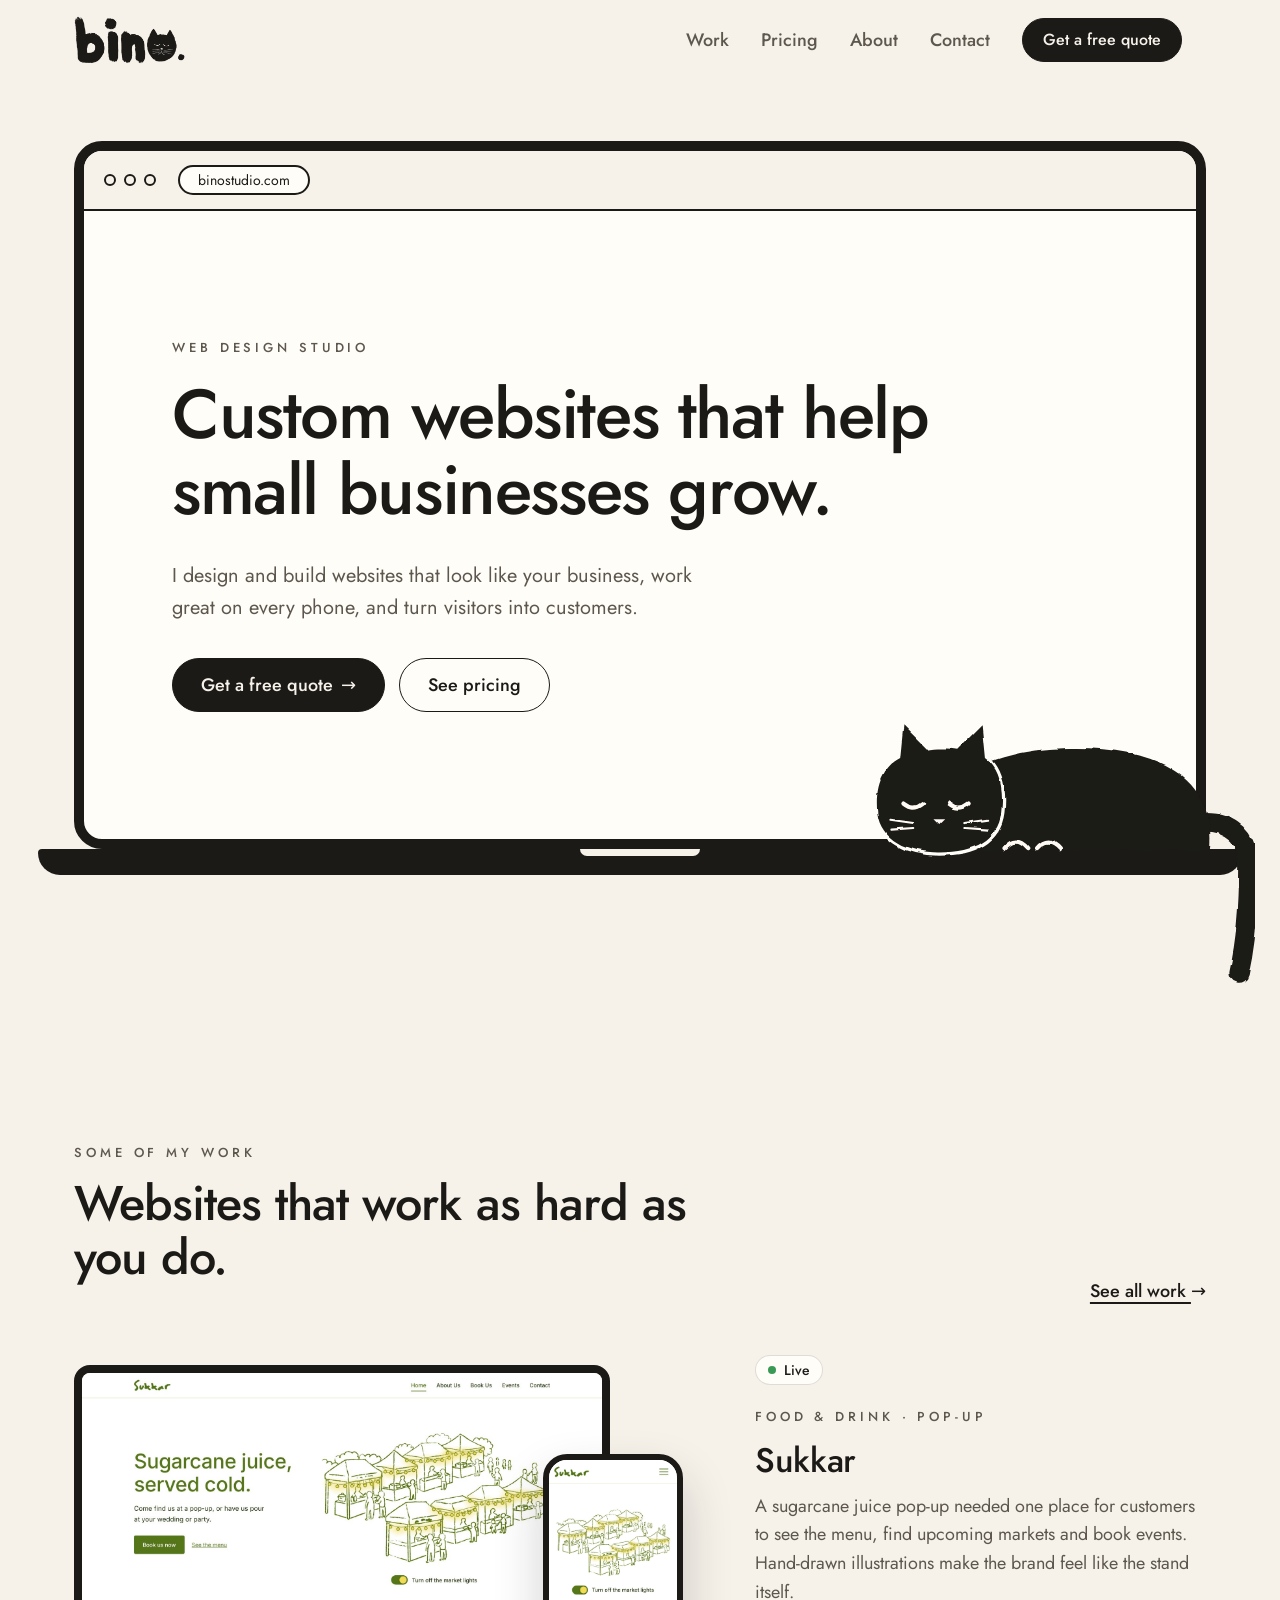
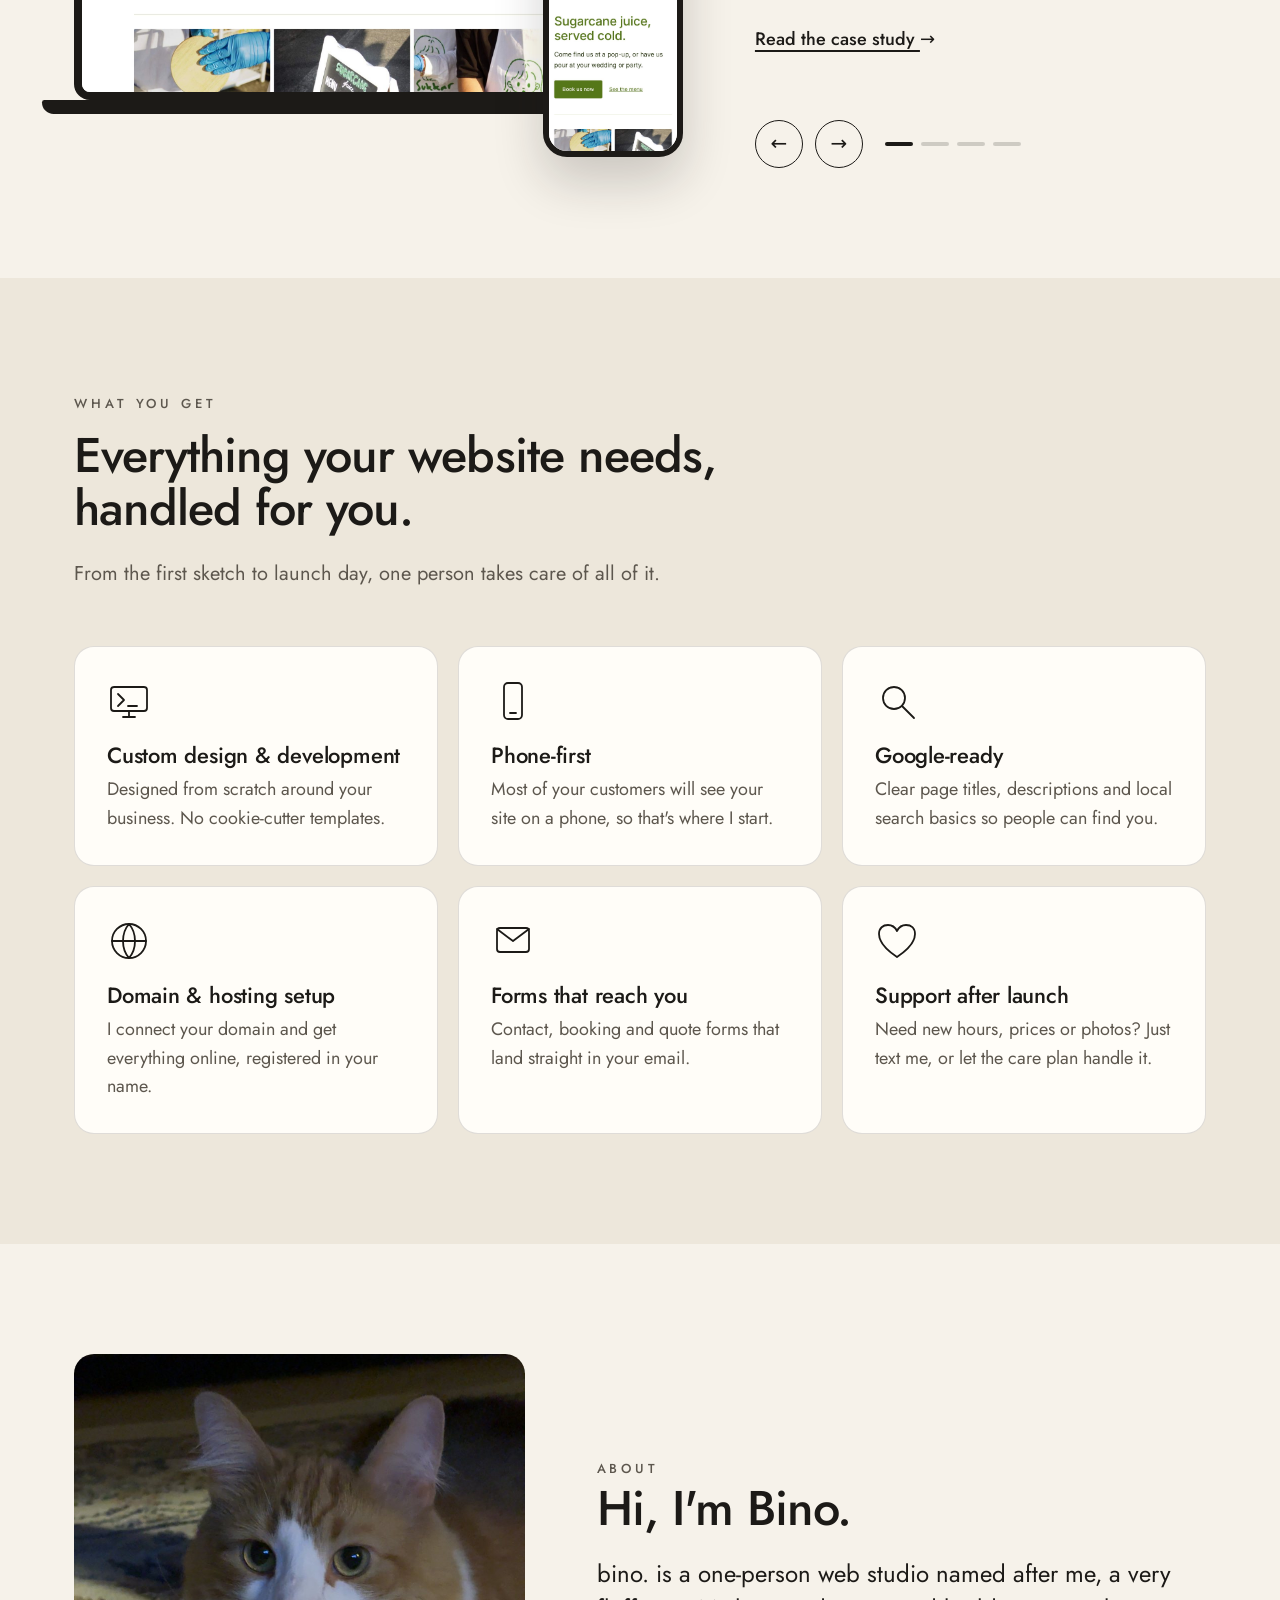
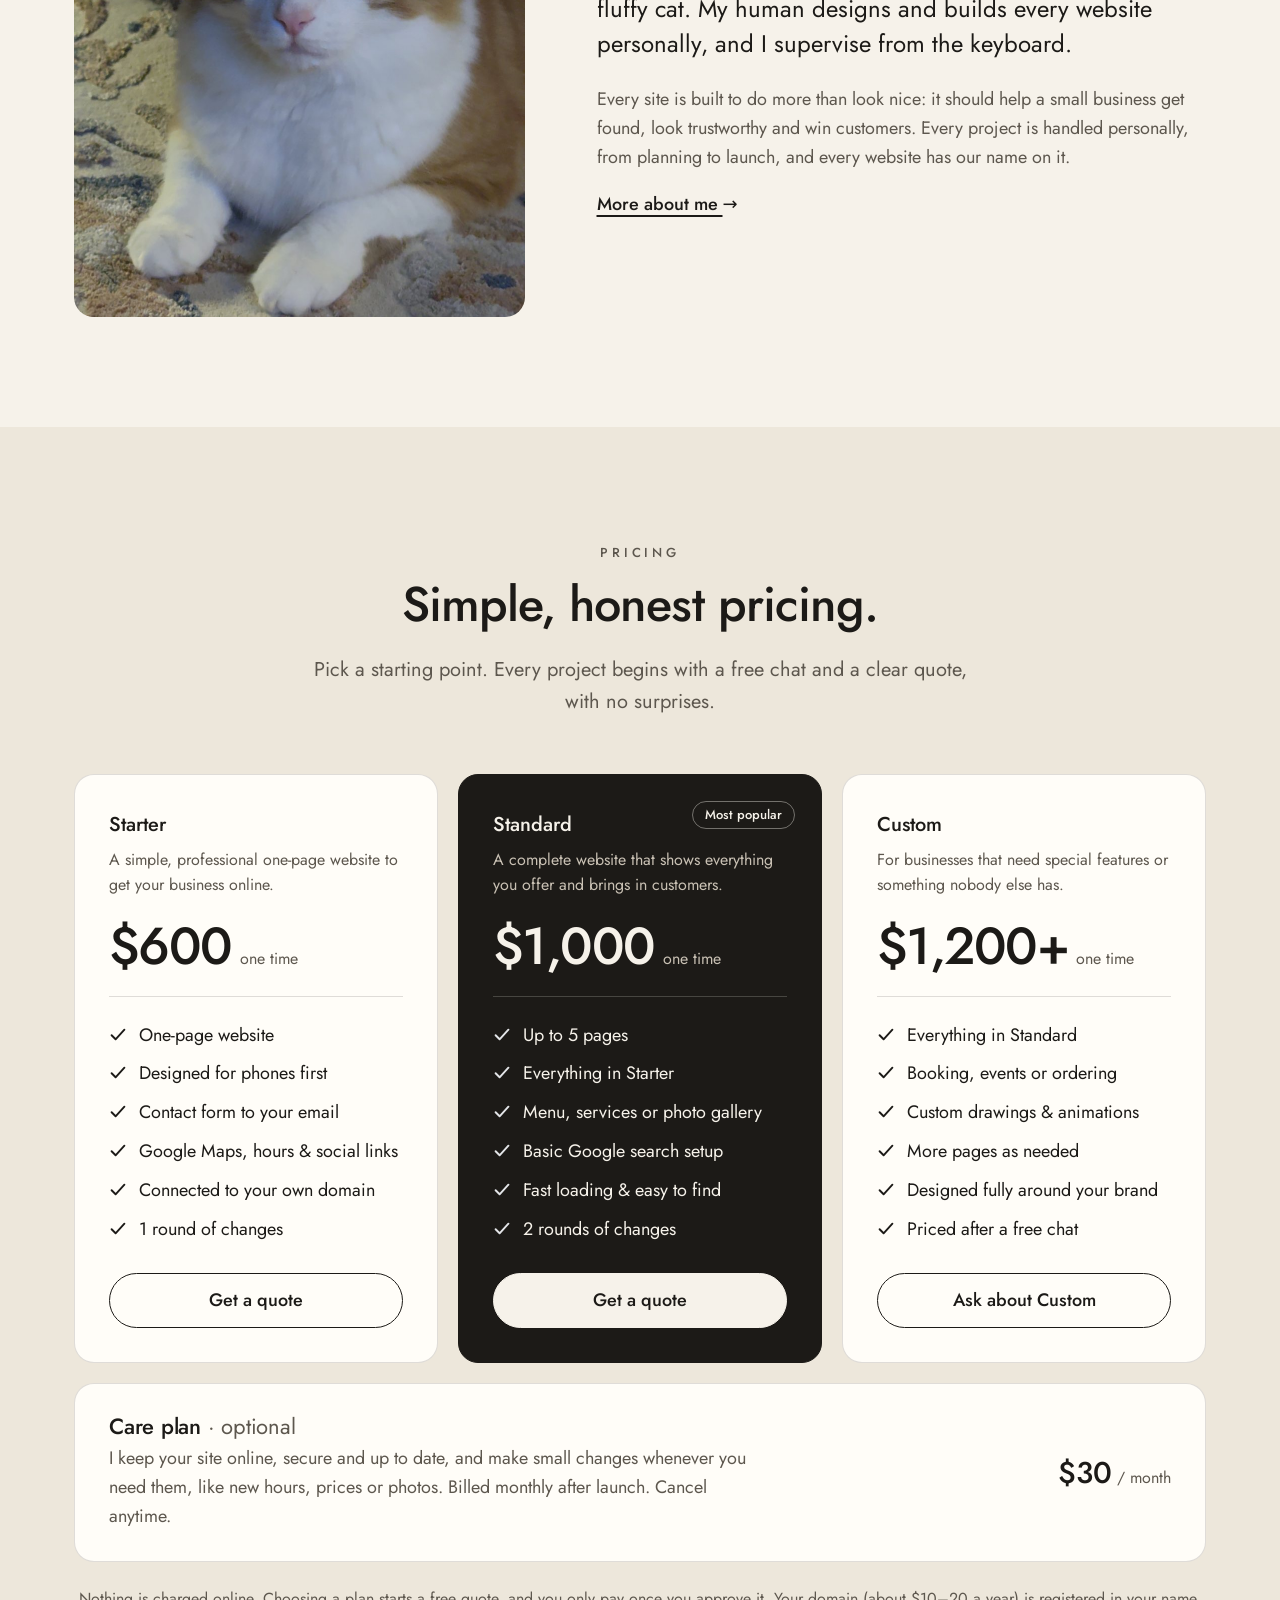
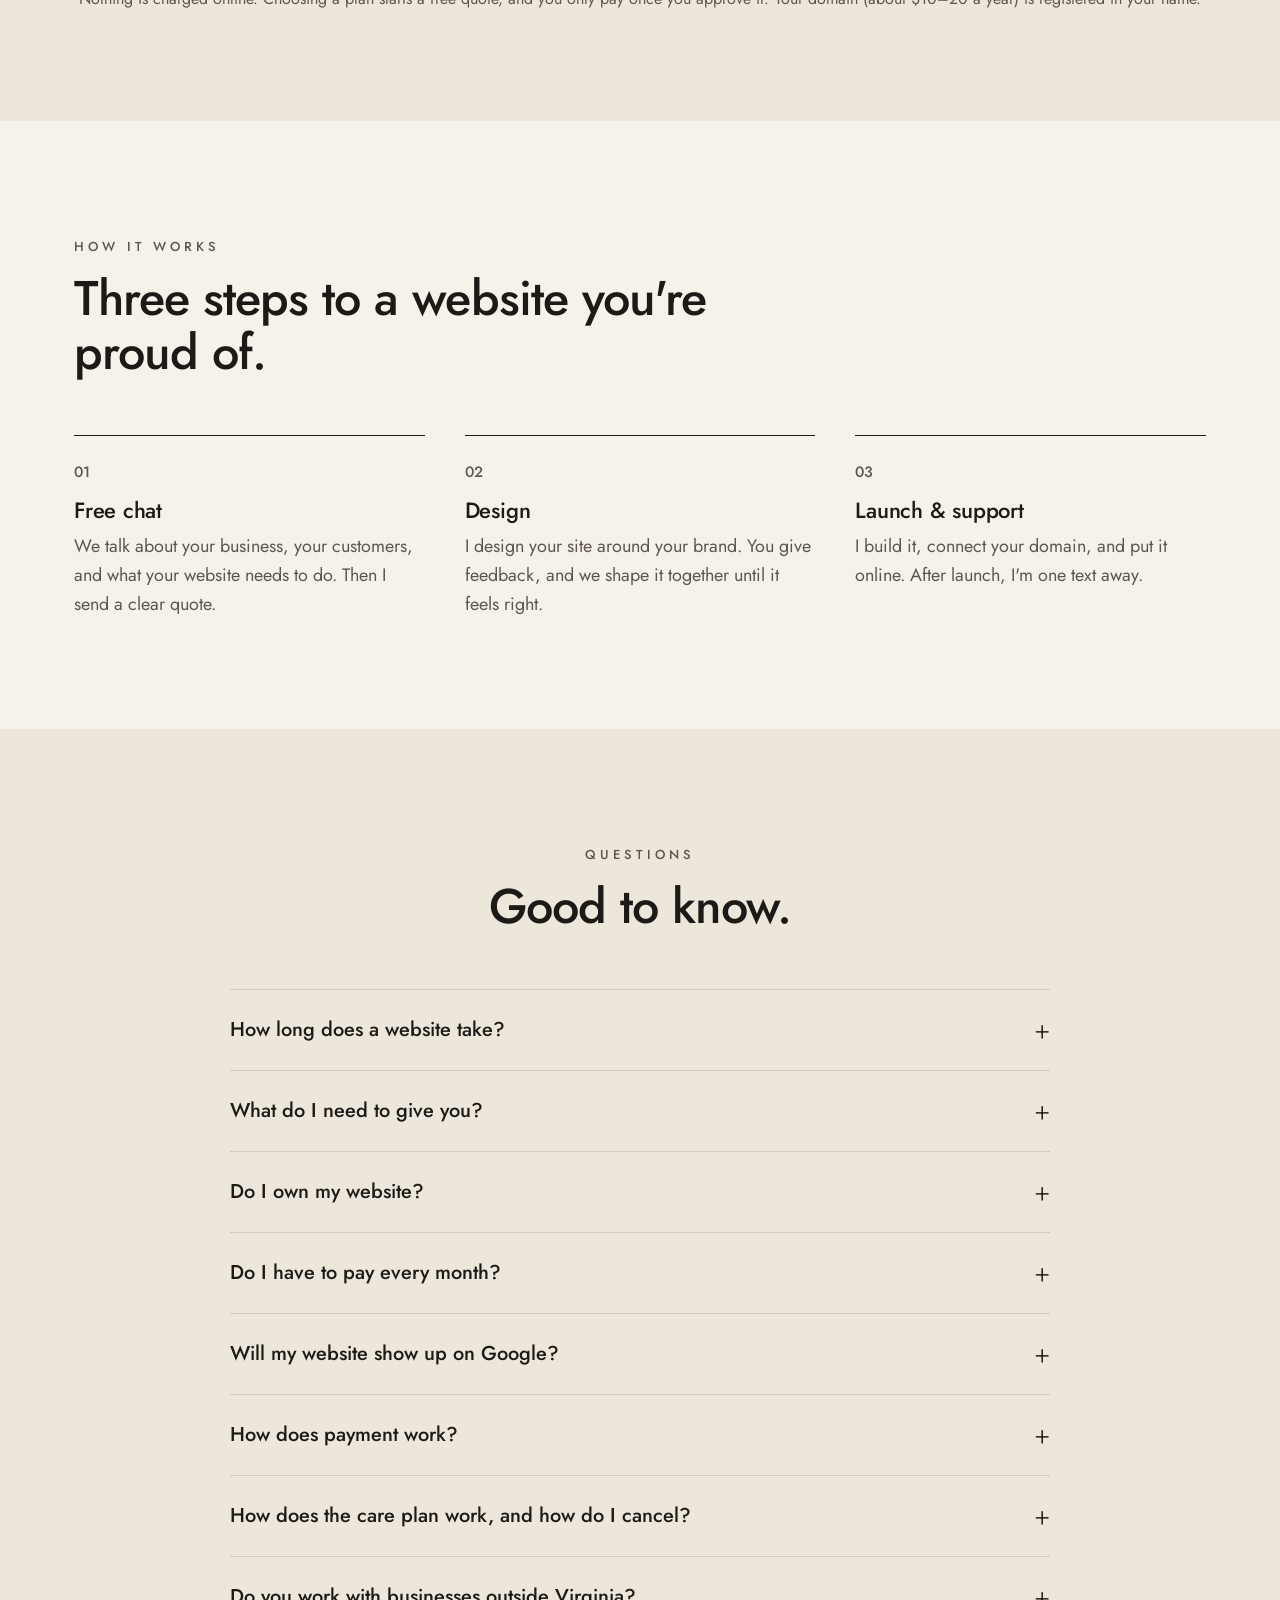
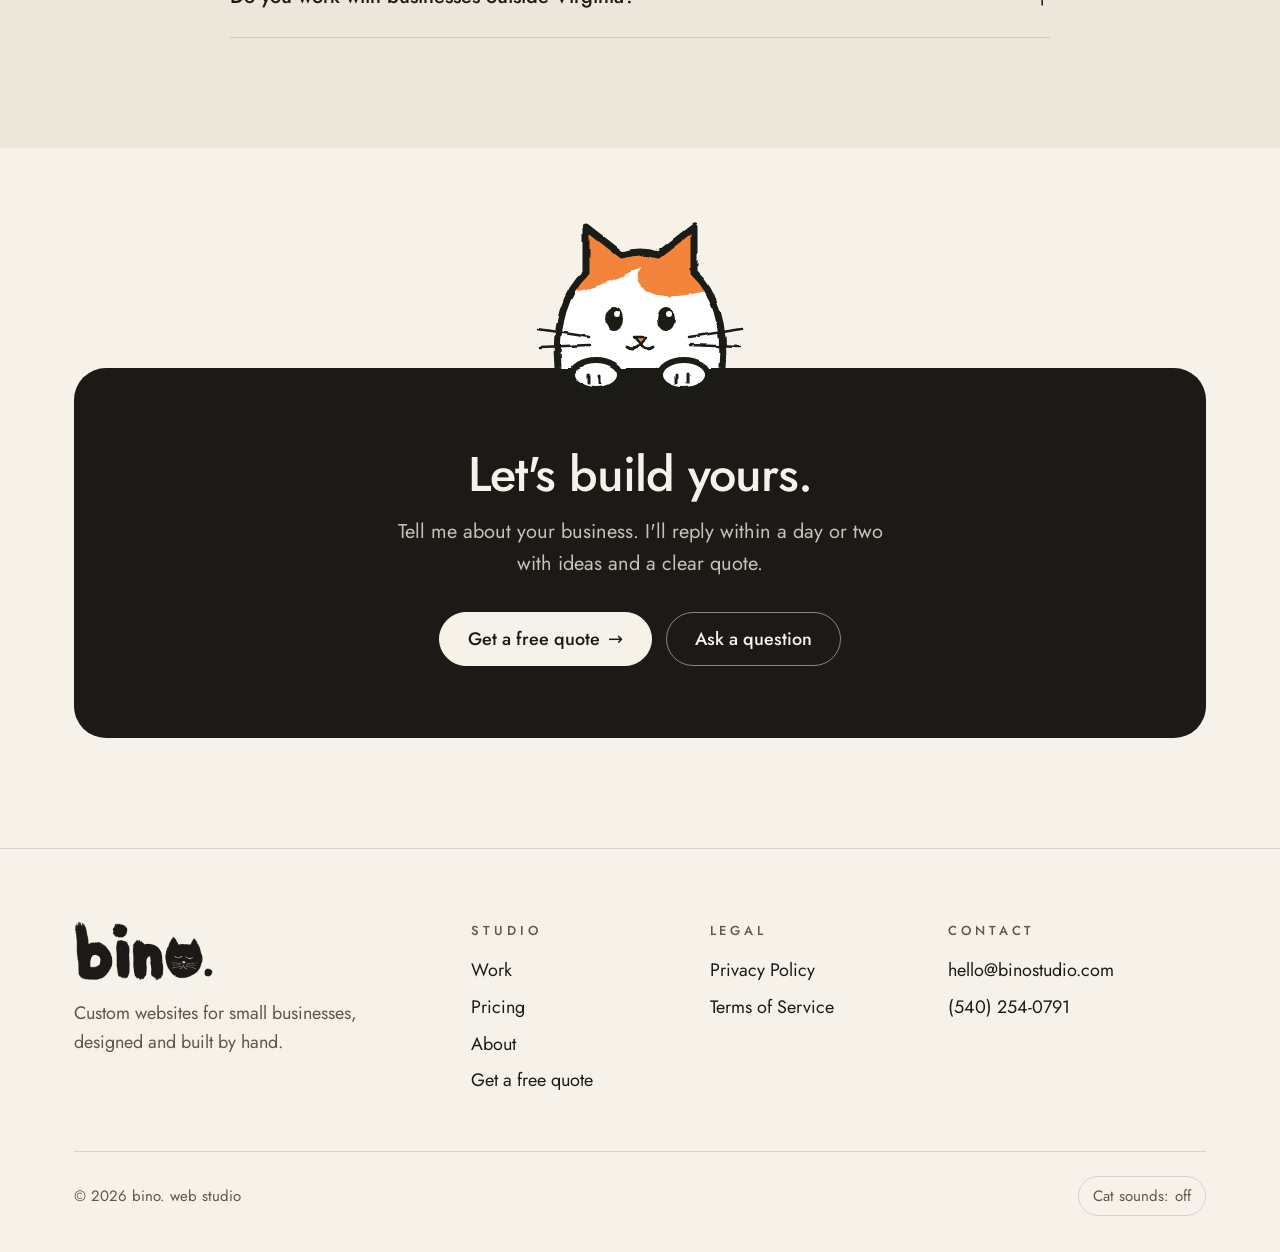
==== index.html @ 80530e07 "bino. web studio website" ====
<!DOCTYPE html>
<html lang="en">
<head>
  <!-- ====== PAGE SETTINGS (not visible on the page) ====== -->
  <meta charset="UTF-8">
  <meta name="viewport" content="width=device-width, initial-scale=1.0">
  <title>bino. web studio · Custom websites for small businesses</title>
  <meta name="description" content="bino. is a one-person web design studio that designs and builds custom websites to help small businesses get found and win customers.">

  <!-- How the page looks when the link is shared -->
  <meta property="og:title" content="bino. web studio · Custom websites for small businesses">
  <meta property="og:description" content="bino. is a one-person web design studio that designs and builds custom websites to help small businesses get found and win customers.">
  <meta property="og:image" content="https://binostudio.com/images/social-preview.png">
  <meta name="twitter:card" content="summary_large_image">

  <!-- Tab icon -->
  <link rel="icon" href="images/logo/favicon.png" type="image/png">
  <link rel="apple-touch-icon" href="images/logo/apple-touch-icon.png">

  <!-- The font lives in /fonts. Preloading makes the text show up faster. -->
  <link rel="preload" href="fonts/jost.woff" as="font" type="font/woff" crossorigin>

  <!-- Our styles, in order: foundation → layout → pieces → pages → cats -->
  <link rel="stylesheet" href="css/base.css">
  <link rel="stylesheet" href="css/layout.css">
  <link rel="stylesheet" href="css/components.css">
  <link rel="stylesheet" href="css/pages.css">
  <link rel="stylesheet" href="css/cats.css">

  <!-- Tells the CSS that JavaScript is on (so scroll animations can run) -->
  <script>document.documentElement.classList.add('js');</script>
</head>
<body>

  <!-- ====== HEADER (same on every page) ====== -->
  <header class="site-header">
    <div class="container">
      <a href="index.html" class="logo"><img src="images/logo/bino-logo.png" alt="bino. home" width="851" height="367"></a>

      <nav class="nav" aria-label="Main">
        <a href="work.html">Work</a>
        <a href="pricing.html">Pricing</a>
        <a href="about.html">About</a>
        <a href="contact.html">Contact</a>
        <a href="start.html" class="button button-small">Get a free quote</a>
      </nav>

      <div class="nav-tools">
        <button class="menu-button button button-outline button-small" type="button" aria-expanded="false">Menu</button>
      </div>
    </div>
  </header>


  <main>

    <!-- ====== 1. HERO: a laptop with a sleeping cat on it ======
         The headline and buttons live INSIDE the laptop screen.
         The cat is drawn in code (SVG) so its body, tail and Zzz's can move separately.
         Pet it with your mouse (or tap on a phone) and it purrs. -->
    <section class="hero">
      <div class="container">
        <div class="laptop">

          <div class="sleepy-cat" data-purr>
            <svg viewBox="0 0 270 240" role="img" aria-label="A black cat sleeping on the laptop, tail hanging off the side">
              <defs>
                <filter id="ink" x="-10%" y="-10%" width="120%" height="120%">
                  <feTurbulence type="fractalNoise" baseFrequency="0.07" numOctaves="3" seed="7" result="noise"/>
                  <feDisplacementMap in="SourceGraphic" in2="noise" scale="3" xChannelSelector="R" yChannelSelector="G"/>
                </filter>
              </defs>

              <!-- Tail: swings slowly from where it joins the body -->
              <g class="cat-tail" filter="url(#ink)">
                <path d="M222 124 C244 122 254 134 254 152 C254 178 252 198 248 216" stroke="#1c1a17" stroke-width="12" stroke-linecap="round" fill="none"/>
              </g>

              <!-- Body: grows a tiny bit taller and back down = breathing -->
              <g class="cat-body" filter="url(#ink)">
                <path d="M58 141 C54 100 90 78 148 78 C204 78 234 100 230 141 Z" fill="#1c1a17"/>
                <path d="M104 140 q7 -8 14 0 M124 140 q7 -8 14 0" stroke="#fffaf3" stroke-width="2.5" stroke-linecap="round" fill="none"/>
              </g>

              <!-- Head: rises a little with each breath -->
              <g class="cat-head" filter="url(#ink)">
                <path d="M26 118 C24 98 32 88 40 84 L42 64 L57 79 C62 78 70 78 75 79 L90 64 L92 84 C100 90 104 100 102 118 C100 134 86 142 64 142 C44 142 28 134 26 118 Z" fill="#1c1a17" stroke="#fffdf8" stroke-width="4" paint-order="stroke"/>
                <path d="M42 112 q6 5 12 0 M70 112 q6 5 12 0" stroke="#fffaf3" stroke-width="2.6" stroke-linecap="round" fill="none"/>
                <path d="M61 121 L67 121 L64 124 Z" fill="#fffaf3"/>
                <path d="M34 122 L48 124 M34 128 L48 127 M94 122 L80 124 M94 128 L80 127" stroke="#fffaf3" stroke-width="1.3" stroke-linecap="round"/>
              </g>
            </svg>

            <!-- The Zzz's float up from the cat's head, one after another -->
            <span class="zzz zzz-1" aria-hidden="true">Z</span>
            <span class="zzz zzz-2" aria-hidden="true">Z</span>
            <span class="zzz zzz-3" aria-hidden="true">z</span>
          </div>

          <!-- The screen -->
          <div class="laptop-screen">
            <div class="browser-bar" aria-hidden="true">
              <span class="browser-dot"></span>
              <span class="browser-dot"></span>
              <span class="browser-dot"></span>
              <span class="browser-address">binostudio.com</span>
            </div>

            <div class="screen-content">
              <span class="label">Web design studio</span>
              <h1>Custom websites that help small businesses grow.</h1>
              <p>I design and build websites that look like your business, work great on every phone, and turn visitors into customers.</p>
              <div class="button-row">
                <a href="start.html" class="button">Get a free quote <span class="arrow">→</span></a>
                <a href="#pricing" class="button button-outline">See pricing</a>
              </div>
            </div>
          </div>

          <!-- The keyboard part under the screen -->
          <div class="laptop-base" aria-hidden="true"></div>
        </div>
      </div>
    </section>


    <!-- ====== 2. SOME OF MY WORK (a slideshow) ======
         showcase.js changes the slides. Each slide has 3 parts with the same
         data-slide number: the laptop screenshot, the phone screenshot, and the text. -->
    <section class="section" id="work">
      <div class="container">
        <div class="section-head" data-reveal>
          <div class="section-intro">
            <span class="label">Some of my work</span>
            <h2>Websites that work as hard as you do.</h2>
          </div>
          <a href="work.html" class="text-link">See all work <span class="arrow">→</span></a>
        </div>

        <div class="showcase" data-showcase data-reveal>
          <div class="device-stage">
            <div class="mock-laptop">
              <div class="mock-screen">
                <img class="slide" data-slide="0" src="images/work/sukkar/sukkar-desktop.jpg" alt="Sukkar home page on a laptop" width="1600" height="1000">
                <img class="slide" data-slide="1" src="images/work/sukkar/sukkar-book-desktop.jpg" alt="Sukkar booking page on a laptop" width="1600" height="1000" loading="lazy">
                <img class="slide" data-slide="2" src="images/work/sukkar/sukkar-events-desktop.jpg" alt="Sukkar events calendar on a laptop" width="1600" height="1000" loading="lazy">
                <div class="slide slide-soon" data-slide="3">
                  <svg viewBox="0 0 320 220" role="img" aria-label="Drawing of a Turkish tea glass and a coffee cup">
                <defs>
                  <filter id="ink-cafe11" x="-10%" y="-10%" width="120%" height="120%">
                    <feTurbulence type="fractalNoise" baseFrequency="0.07" numOctaves="3" seed="4" result="noise"/>
                    <feDisplacementMap in="SourceGraphic" in2="noise" scale="3" xChannelSelector="R" yChannelSelector="G"/>
                  </filter>
                  <clipPath id="tea-glass11"><path d="M72 60 C76 92 98 104 98 124 C98 144 88 160 90 184 L130 184 C132 160 122 144 122 124 C122 104 144 92 148 60 Z"/></clipPath>
                </defs>
                <g filter="url(#ink-cafe11)">
                  <!-- steam -->
                  <path d="M100 48 C90 34 112 26 102 10 M122 50 C112 36 132 28 124 14" stroke="#1c1a17" stroke-width="4" stroke-linecap="round" fill="none"/>
                  <path d="M220 100 C210 86 230 78 220 62 M244 100 C234 86 254 76 244 58" stroke="#1c1a17" stroke-width="4" stroke-linecap="round" fill="none"/>
                  <!-- tea glass on a saucer -->
                  <ellipse cx="110" cy="190" rx="66" ry="12" fill="#ffffff" stroke="#1c1a17" stroke-width="5"/>
                  <rect x="60" y="76" width="100" height="112" fill="#1c1a17" clip-path="url(#tea-glass11)"/>
                  <path d="M72 60 C76 92 98 104 98 124 C98 144 88 160 90 184 L130 184 C132 160 122 144 122 124 C122 104 144 92 148 60 Z" fill="none" stroke="#1c1a17" stroke-width="5" stroke-linejoin="round"/>
                  <path d="M84 86 C88 100 100 108 104 120" stroke="#ffffff" stroke-width="4" stroke-linecap="round" fill="none"/>
                  <!-- coffee cup on a saucer -->
                  <ellipse cx="232" cy="190" rx="60" ry="11" fill="#ffffff" stroke="#1c1a17" stroke-width="5"/>
                  <path d="M266 132 C292 128 294 162 262 164" stroke="#1c1a17" stroke-width="8" stroke-linecap="round" fill="none"/>
                  <path d="M192 118 L272 118 C270 158 254 182 232 182 C210 182 194 158 192 118 Z" fill="#1c1a17"/>
                  <path d="M200 138 l8 -7 l8 7 l8 -7 l8 7 l8 -7 l8 7 l8 -7 l8 7" stroke="#ffffff" stroke-width="2.5" stroke-linejoin="round" stroke-linecap="round" fill="none"/>
                </g>
              </svg>
                  <span class="label">Turkish café · In progress</span>
                </div>
              </div>
            </div>
            <div class="mock-phone">
              <img class="slide" data-slide="0" src="images/work/sukkar/sukkar-phone.jpg" alt="" width="780" height="1688">
              <img class="slide" data-slide="1" src="images/work/sukkar/sukkar-book-phone.jpg" alt="" width="780" height="1688" loading="lazy">
              <img class="slide" data-slide="2" src="images/work/sukkar/sukkar-events-phone.jpg" alt="" width="780" height="1688" loading="lazy">
              <div class="slide slide-soon" data-slide="3"><svg viewBox="0 0 320 220" role="img" aria-label="Drawing of a Turkish tea glass and a coffee cup">
                <defs>
                  <filter id="ink-cafe21" x="-10%" y="-10%" width="120%" height="120%">
                    <feTurbulence type="fractalNoise" baseFrequency="0.07" numOctaves="3" seed="4" result="noise"/>
                    <feDisplacementMap in="SourceGraphic" in2="noise" scale="3" xChannelSelector="R" yChannelSelector="G"/>
                  </filter>
                  <clipPath id="tea-glass21"><path d="M72 60 C76 92 98 104 98 124 C98 144 88 160 90 184 L130 184 C132 160 122 144 122 124 C122 104 144 92 148 60 Z"/></clipPath>
                </defs>
                <g filter="url(#ink-cafe21)">
                  <!-- steam -->
                  <path d="M100 48 C90 34 112 26 102 10 M122 50 C112 36 132 28 124 14" stroke="#1c1a17" stroke-width="4" stroke-linecap="round" fill="none"/>
                  <path d="M220 100 C210 86 230 78 220 62 M244 100 C234 86 254 76 244 58" stroke="#1c1a17" stroke-width="4" stroke-linecap="round" fill="none"/>
                  <!-- tea glass on a saucer -->
                  <ellipse cx="110" cy="190" rx="66" ry="12" fill="#ffffff" stroke="#1c1a17" stroke-width="5"/>
                  <rect x="60" y="76" width="100" height="112" fill="#1c1a17" clip-path="url(#tea-glass21)"/>
                  <path d="M72 60 C76 92 98 104 98 124 C98 144 88 160 90 184 L130 184 C132 160 122 144 122 124 C122 104 144 92 148 60 Z" fill="none" stroke="#1c1a17" stroke-width="5" stroke-linejoin="round"/>
                  <path d="M84 86 C88 100 100 108 104 120" stroke="#ffffff" stroke-width="4" stroke-linecap="round" fill="none"/>
                  <!-- coffee cup on a saucer -->
                  <ellipse cx="232" cy="190" rx="60" ry="11" fill="#ffffff" stroke="#1c1a17" stroke-width="5"/>
                  <path d="M266 132 C292 128 294 162 262 164" stroke="#1c1a17" stroke-width="8" stroke-linecap="round" fill="none"/>
                  <path d="M192 118 L272 118 C270 158 254 182 232 182 C210 182 194 158 192 118 Z" fill="#1c1a17"/>
                  <path d="M200 138 l8 -7 l8 7 l8 -7 l8 7 l8 -7 l8 7 l8 -7 l8 7" stroke="#ffffff" stroke-width="2.5" stroke-linejoin="round" stroke-linecap="round" fill="none"/>
                </g>
              </svg></div>
            </div>
          </div>

          <div>
            <div class="showcase-info" aria-live="polite">
              <div class="info" data-slide="0">
                <span class="status">Live</span><br>
                <span class="label">Food &amp; drink · Pop-up</span>
                <h3>Sukkar</h3>
                <p>A sugarcane juice pop-up needed one place for customers to see the menu, find upcoming markets and book events. Hand-drawn illustrations make the brand feel like the stand itself.</p>
                <a href="sukkar.html" class="text-link">Read the case study <span class="arrow">→</span></a>
              </div>
              <div class="info" data-slide="1">
                <span class="status">Live</span><br>
                <span class="label">Sukkar · Booking</span>
                <h3>Event booking, made simple</h3>
                <p>Couples and party hosts fill out one clear form with their date, guest count and event type, so every booking request arrives with everything needed to send a quote.</p>
                <a href="sukkar.html#solution" class="text-link">See how it works <span class="arrow">→</span></a>
              </div>
              <div class="info" data-slide="2">
                <span class="status">Live</span><br>
                <span class="label">Sukkar · Events</span>
                <h3>A calendar customers actually use</h3>
                <p>An events calendar shows where Sukkar pops up next, so regulars can find the stand without digging through social media.</p>
                <a href="https://sukkarcane.com" class="text-link" target="_blank" rel="noopener">Visit sukkarcane.com <span class="arrow">↗</span></a>
              </div>
              <div class="info" data-slide="3">
                <span class="status status-soon">In progress</span><br>
                <span class="label">Café · Prototype</span>
                <h3>Turkish café</h3>
                <p>A warm, easy-to-use website for a local Turkish café, with the menu, photos, hours and events in one place. Launching soon.</p>
                <a href="work.html#turkish-cafe" class="text-link">More about this project <span class="arrow">→</span></a>
              </div>
            </div>

            <div class="showcase-controls">
              <button class="round-button" type="button" data-prev aria-label="Previous project">←</button>
              <button class="round-button" type="button" data-next aria-label="Next project">→</button>
              <div class="dots">
                <button class="dot" type="button" aria-label="Slide 1"></button>
                <button class="dot" type="button" aria-label="Slide 2"></button>
                <button class="dot" type="button" aria-label="Slide 3"></button>
                <button class="dot" type="button" aria-label="Slide 4"></button>
              </div>
            </div>
          </div>
        </div>
      </div>
    </section>


    <!-- ====== 3. WHAT YOU GET ====== -->
    <section class="section section-soft">
      <div class="container">
        <div class="section-intro" data-reveal>
          <span class="label">What you get</span>
          <h2>Everything your website needs, handled for you.</h2>
          <p>From the first sketch to launch day, one person takes care of all of it.</p>
        </div>

        <div class="icon-grid">
          <div class="card" data-reveal><svg class="icon" viewBox="0 0 44 44" aria-hidden="true"><rect x="4" y="8" width="36" height="24" rx="3"/><path d="M16 38 H28 M22 32 V38 M11 15 L17 21 L11 27 M21 27 H30"/></svg><h3>Custom design &amp; development</h3><p>Designed from scratch around your business. No cookie-cutter templates.</p></div>
          <div class="card" data-reveal><svg class="icon" viewBox="0 0 44 44" aria-hidden="true"><rect x="13" y="4" width="18" height="36" rx="4"/><path d="M19 34 H25"/></svg><h3>Phone-first</h3><p>Most of your customers will see your site on a phone, so that's where I start.</p></div>
          <div class="card" data-reveal><svg class="icon" viewBox="0 0 44 44" aria-hidden="true"><circle cx="19" cy="19" r="11"/><path d="M27 27 L39 39"/></svg><h3>Google-ready</h3><p>Clear page titles, descriptions and local search basics so people can find you.</p></div>
          <div class="card" data-reveal><svg class="icon" viewBox="0 0 44 44" aria-hidden="true"><circle cx="22" cy="22" r="17"/><path d="M5 22 H39 M22 5 C14 14 14 30 22 39 M22 5 C30 14 30 30 22 39"/></svg><h3>Domain &amp; hosting setup</h3><p>I connect your domain and get everything online, registered in your name.</p></div>
          <div class="card" data-reveal><svg class="icon" viewBox="0 0 44 44" aria-hidden="true"><path d="M6 10 L22 22 L38 10"/><rect x="6" y="9" width="32" height="24" rx="3"/></svg><h3>Forms that reach you</h3><p>Contact, booking and quote forms that land straight in your email.</p></div>
          <div class="card" data-reveal><svg class="icon" viewBox="0 0 44 44" aria-hidden="true"><path d="M22 38 C10 30 4 23 4 15 C4 9 8 6 13 6 C17 6 20 8 22 12 C24 8 27 6 31 6 C36 6 40 9 40 15 C40 23 34 30 22 38 Z"/></svg><h3>Support after launch</h3><p>Need new hours, prices or photos? Just text me, or let the care plan handle it.</p></div>
        </div>
      </div>
    </section>


    <!-- ====== 4. ABOUT (short) ====== -->
    <section class="section">
      <div class="container about-grid">
        <div data-reveal>
          <div class="portrait"><img src="images/about/bino-1.jpg" alt="Bino, a fluffy orange and white cat" width="900" height="1125" loading="lazy"></div>
        </div>
        <div data-reveal>
          <span class="label">About</span>
          <h2>Hi, I'm Bino.</h2>
          <p class="lead">bino. is a one-person web studio named after me, a very fluffy cat. My human designs and builds every website personally, and I supervise from the keyboard.</p>
          <p>Every site is built to do more than look nice: it should help a small business get found, look trustworthy and win customers. Every project is handled personally, from planning to launch, and every website has our name on it.</p>
          <a href="about.html" class="text-link">More about me <span class="arrow">→</span></a>
        </div>
      </div>
    </section>


    <!-- ====== 5. PRICING ====== -->
    <section class="section section-soft" id="pricing">
      <div class="container">
        <div class="section-intro is-centered" data-reveal>
          <span class="label">Pricing</span>
          <h2>Simple, honest pricing.</h2>
          <p>Pick a starting point. Every project begins with a free chat and a clear quote, with no surprises.</p>
        </div>

        <div class="plan-grid">
          <article class="plan-card" data-reveal>
            <span class="plan-name">Starter</span>
            <p class="plan-for">A simple, professional one-page website to get your business online.</p>
            <div class="price"><strong>$600</strong><span>one time</span></div>
            <ul class="check-list">
              <li>One-page website</li>
              <li>Designed for phones first</li>
              <li>Contact form to your email</li>
              <li>Google Maps, hours &amp; social links</li>
              <li>Connected to your own domain</li>
              <li>1 round of changes</li>
            </ul>
            <a href="start.html?package=starter" class="button button-outline">Get a quote</a>
          </article>

          <article class="plan-card plan-card-featured" data-reveal>
            <span class="plan-badge">Most popular</span>
            <span class="plan-name">Standard</span>
            <p class="plan-for">A complete website that shows everything you offer and brings in customers.</p>
            <div class="price"><strong>$1,000</strong><span>one time</span></div>
            <ul class="check-list">
              <li>Up to 5 pages</li>
              <li>Everything in Starter</li>
              <li>Menu, services or photo gallery</li>
              <li>Basic Google search setup</li>
              <li>Fast loading &amp; easy to find</li>
              <li>2 rounds of changes</li>
            </ul>
            <a href="start.html?package=standard" class="button button-light">Get a quote</a>
          </article>

          <article class="plan-card" data-reveal>
            <span class="plan-name">Custom</span>
            <p class="plan-for">For businesses that need special features or something nobody else has.</p>
            <div class="price"><strong>$1,200+</strong><span>one time</span></div>
            <ul class="check-list">
              <li>Everything in Standard</li>
              <li>Booking, events or ordering</li>
              <li>Custom drawings &amp; animations</li>
              <li>More pages as needed</li>
              <li>Designed fully around your brand</li>
              <li>Priced after a free chat</li>
            </ul>
            <a href="start.html?package=custom" class="button button-outline">Ask about Custom</a>
          </article>
        </div>

        <div class="care-plan" data-reveal>
          <div>
            <h3>Care plan <span class="optional">· optional</span></h3>
            <p>I keep your site online, secure and up to date, and make small changes whenever you need them, like new hours, prices or photos. Billed monthly after launch. Cancel anytime.</p>
          </div>
          <div class="care-price">$30<span> / month</span></div>
        </div>

        <p class="pricing-note">Nothing is charged online. Choosing a plan starts a free quote, and you only pay once you approve it. Your domain (about $10–20 a year) is registered in your name.</p>

      </div>
    </section>


    <!-- ====== 6. HOW IT WORKS ====== -->
    <section class="section">
      <div class="container">
        <div class="section-intro" data-reveal>
          <span class="label">How it works</span>
          <h2>Three steps to a website you're proud of.</h2>
        </div>

        <ol class="steps">
          <li data-reveal>
            <span class="step-number">01</span>
            <h3>Free chat</h3>
            <p>We talk about your business, your customers, and what your website needs to do. Then I send a clear quote.</p>
          </li>
          <li data-reveal>
            <span class="step-number">02</span>
            <h3>Design</h3>
            <p>I design your site around your brand. You give feedback, and we shape it together until it feels right.</p>
          </li>
          <li data-reveal>
            <span class="step-number">03</span>
            <h3>Launch &amp; support</h3>
            <p>I build it, connect your domain, and put it online. After launch, I'm one text away.</p>
          </li>
        </ol>
      </div>
    </section>


    <!-- ====== 7. FAQ ====== -->
    <section class="section section-soft">
      <div class="container">
        <div class="section-intro is-centered" data-reveal>
          <span class="label">Questions</span>
          <h2>Good to know.</h2>
        </div>

        <div class="faq">
          <details>
            <summary>How long does a website take?</summary>
            <p>Most sites are ready in 1 to 4 weeks. It depends on the size of the site and how quickly I get your photos and text.</p>
          </details>
          <details>
            <summary>What do I need to give you?</summary>
            <p>Your logo, photos, and the details of what you sell. If you don't have everything, that's okay. I'll send you a simple checklist and help with the rest.</p>
          </details>
          <details>
            <summary>Do I own my website?</summary>
            <p>Yes. Once the project is paid in full, the website and its content are yours, and your domain is always registered in your name.</p>
          </details>
          <details>
            <summary>Do I have to pay every month?</summary>
            <p>No. The care plan is optional. Without it, I set up your hosting in your name and hand everything over. You can always ask me for changes later.</p>
          </details>
          <details>
            <summary>Will my website show up on Google?</summary>
            <p>Every Standard and Custom site gets a basic Google setup: clear page titles, descriptions, and a Google Business Profile link. Nobody can promise the #1 spot, but you'll be set up the right way.</p>
          </details>
          <details>
            <summary>How does payment work?</summary>
            <p>Nothing is charged on this website. Choosing a plan just starts a free quote request. After a short chat, I send a written quote. When you're happy with it, you pay a 50% deposit through a secure online invoice (card or bank transfer), and the rest before your site goes live.</p>
          </details>
          <details>
            <summary>How does the care plan work, and how do I cancel?</summary>
            <p>The care plan is optional and only starts after your site launches. It's billed automatically once a month to the card you choose. You can cancel anytime by emailing hello@binostudio.com, or from the billing link in your receipt, and it stops at the end of that month.</p>
          </details>
          <details>
            <summary>Do you work with businesses outside Virginia?</summary>
            <p>Yes. Everything can be done over email, phone and video calls, so it doesn't matter where your business is.</p>
          </details>
        </div>

      </div>
    </section>

    <!-- ====== CALL TO ACTION: Bino peeks over the black box ======
         Bino's eyes follow your mouse. Click him and he meows (if cat sounds are on). -->
    <section class="section">
      <div class="container">
        <div class="cta" data-reveal>
          <button class="peek-cat" type="button" data-meow aria-label="Bino the cat. Click to say hi.">
            <svg viewBox="0 0 220 200" aria-hidden="true">
              <defs>
                <filter id="ink-peek" x="-10%" y="-10%" width="120%" height="120%">
                  <feTurbulence type="fractalNoise" baseFrequency="0.06" numOctaves="3" seed="5" result="noise"/>
                  <feDisplacementMap in="SourceGraphic" in2="noise" scale="3.5" xChannelSelector="R" yChannelSelector="G"/>
                </filter>
                <clipPath id="peek-head"><path d="M28 171 C24 128 36 94 56 76 L56 30 L92 58 C104 54 116 54 128 58 L164 30 L164 76 C184 94 196 128 192 171 Z"/></clipPath>
              </defs>
              <g filter="url(#ink-peek)">
                <!-- head: white with an orange cap, like the real Bino -->
                <path d="M28 171 C24 128 36 94 56 76 L56 30 L92 58 C104 54 116 54 128 58 L164 30 L164 76 C184 94 196 128 192 171 Z" fill="#ffffff"/>
                <path class="peek-ear-left" d="M0 0 H220 V96 C186 84 160 104 128 98 C110 94 104 82 110 70 C96 78 70 90 40 96 C24 99 10 96 0 92 Z" fill="#f2853a" clip-path="url(#peek-head)"/>
                <path d="M28 171 C24 128 36 94 56 76 L56 30 L92 58 C104 54 116 54 128 58 L164 30 L164 76 C184 94 196 128 192 171" fill="none" stroke="#1c1a17" stroke-width="7" stroke-linejoin="round"/>
                <!-- open eyes (they follow your mouse) -->
                <g class="peek-eyes">
                  <g class="peek-pupil">
                    <ellipse cx="84" cy="122" rx="9" ry="12" fill="#1c1a17"/>
                    <ellipse cx="136" cy="122" rx="9" ry="12" fill="#1c1a17"/>
                    <circle cx="87" cy="117" r="3" fill="#ffffff"/>
                    <circle cx="139" cy="117" r="3" fill="#ffffff"/>
                  </g>
                </g>
                <!-- happy eyes ^ ^ (show after a click) -->
                <path class="peek-happy" d="M74 126 Q84 112 94 126 M126 126 Q136 112 146 126" stroke="#1c1a17" stroke-width="5" stroke-linecap="round" fill="none"/>
                <!-- nose, mouth, whiskers -->
                <path d="M104 140 L116 140 L110 147 Z" fill="#f2853a" stroke="#1c1a17" stroke-width="2.5" stroke-linejoin="round"/>
                <path d="M110 147 q-6 8 -13 3 M110 147 q6 8 13 3" stroke="#1c1a17" stroke-width="3" stroke-linecap="round" fill="none"/>
                <path d="M8 132 L60 140 M10 150 L60 148 M212 132 L160 140 M210 150 L160 148" stroke="#1c1a17" stroke-width="2.5" stroke-linecap="round"/>
                <!-- paws resting on the edge of the box -->
                <g fill="#ffffff" stroke="#1c1a17" stroke-width="6">
                  <ellipse cx="66" cy="178" rx="24" ry="15"/>
                  <ellipse cx="154" cy="178" rx="24" ry="15"/>
                </g>
                <path d="M58 186 v-8 M70 186 v-8 M146 186 v-8 M158 186 v-8" stroke="#1c1a17" stroke-width="3" stroke-linecap="round"/>
              </g>
            </svg>
          </button>

          <h2>Let's build yours.</h2>
          <p>Tell me about your business. I'll reply within a day or two with ideas and a clear quote.</p>
          <div class="button-row">
            <a href="start.html" class="button button-light">Get a free quote <span class="arrow">→</span></a>
            <a href="contact.html" class="button button-outline">Ask a question</a>
          </div>
        </div>
      </div>
    </section>

  </main>

  <!-- ====== FOOTER (same on every page) ====== -->
  <footer class="site-footer">
    <div class="container">
      <div class="footer-grid">
        <div>
          <a href="index.html" class="logo logo-footer"><img src="images/logo/bino-logo.png" alt="bino. home" width="851" height="367"></a>
          <p class="footer-tagline">Custom websites for small businesses, designed and built by hand.</p>
        </div>
        <div>
          <span class="label footer-title">Studio</span>
          <ul>
            <li><a href="work.html">Work</a></li>
            <li><a href="pricing.html">Pricing</a></li>
            <li><a href="about.html">About</a></li>
            <li><a href="start.html">Get a free quote</a></li>
          </ul>
        </div>
        <div>
          <span class="label footer-title">Legal</span>
          <ul>
            <li><a href="privacy.html">Privacy Policy</a></li>
            <li><a href="terms.html">Terms of Service</a></li>
          </ul>
        </div>
        <div>
          <span class="label footer-title">Contact</span>
          <ul>
            <li><a href="mailto:hello@binostudio.com">hello@binostudio.com</a></li>
            <li><a href="tel:+15402540791">(540) 254-0791</a></li>
          </ul>
        </div>
      </div>
      <p class="footer-bottom">
        <span>© <span class="year">2026</span> bino. web studio</span>
        <button class="sound-toggle" type="button" aria-pressed="false">Cat sounds: <span class="sound-state">off</span></button>
      </p>
    </div>
  </footer>


  <!-- Scripts go at the end so the page shows up first -->
  <script src="js/main.js"></script>
  <script src="js/sound.js"></script>
  <script src="js/cats.js"></script>
  <script src="js/showcase.js"></script>
</body>
</html>
---- css/base.css ----
/* ==========================================================
   base.css — the foundation of the whole site
   ----------------------------------------------------------
   1. Font (saved in the /fonts folder, so it loads fast)
   2. Brand colors & sizes (change them here, they update everywhere)
   3. Reset (removes browser default spacing)
   4. Text styles (headings, paragraphs, links)
   ========================================================== */


/* ---------- 1. Font ----------
   Jost: clean and friendly. One file has every weight. */
@font-face {
  font-family: 'Jost';
  src: url('../fonts/jost.woff') format('woff');
  font-weight: 100 900;
  font-display: swap;
}


/* ---------- 2. Brand colors & sizes ----------
   Black and off-white. (The only orange on the site is Bino himself.)
   Use them anywhere like:  color: var(--ink);                       */
:root {
  --ink: #1c1a17;          /* our black (warm, like the logo ink) */
  --paper: #f6f2ea;        /* off-white page background */
  --card: #fffdf8;         /* slightly lighter, for cards and the laptop screen */
  --soft: #ede7db;         /* slightly darker, for alternating sections */
  --line: rgba(28, 26, 23, 0.14); /* thin borders */
  --muted: #5d574e;        /* softer text for descriptions */

  --font: 'Jost', system-ui, sans-serif;

  --page-width: 1180px;    /* max width of the content */
  --gutter: 24px;          /* space on the left/right edges on phones */
  --radius: 20px;          /* how round our corners are */
}


/* ---------- 3. Reset ---------- */
*,
*::before,
*::after {
  box-sizing: border-box; /* padding no longer makes boxes bigger */
}

html {
  scroll-behavior: smooth;
}

/* When a link jumps to a section (like #pricing), leave room for the sticky header */
[id] {
  scroll-margin-top: 96px;
}

body {
  margin: 0;
  background: var(--paper);
  color: var(--ink);
  font-family: var(--font);
  font-size: 18px;
  line-height: 1.6;
  -webkit-font-smoothing: antialiased;
}

img,
svg {
  display: block;
  max-width: 100%;
}

::selection {
  background: var(--ink);
  color: var(--paper);
}


/* ---------- 4. Text styles ---------- */
h1,
h2,
h3 {
  margin: 0 0 0.45em;
  line-height: 1.1;
  font-weight: 500;
  letter-spacing: -0.02em;
}

h1 { font-size: clamp(40px, 5.4vw, 70px); }  /* clamp = small on phones, big on laptops */
h2 { font-size: clamp(32px, 3.8vw, 50px); }
h3 { font-size: 22px; letter-spacing: -0.01em; }

p { margin: 0 0 1em; }

a { color: inherit; }

/* The small spaced-out uppercase labels, like "WEB STUDIO" in the logo */
.label {
  display: inline-block;
  font-size: 13px;
  font-weight: 500;
  letter-spacing: 0.3em;
  text-transform: uppercase;
  color: var(--muted);
}

/* Text that is hidden on screen but still read by screen readers */
.sr-only {
  position: absolute;
  width: 1px;
  height: 1px;
  overflow: hidden;
  clip: rect(0 0 0 0);
  white-space: nowrap;
}

/* A visible outline when someone uses the keyboard (Tab key) to move around */
:focus-visible {
  outline: 3px solid var(--ink);
  outline-offset: 3px;
  border-radius: 8px;
}
---- css/layout.css ----
/* ==========================================================
   layout.css — the big building blocks of every page
   ----------------------------------------------------------
   1. Container (keeps content centered and not too wide)
   2. Header + navigation
   3. Sections (the stacked parts of each page)
   4. Footer
   ========================================================== */


/* ---------- 1. Container ---------- */
.container {
  width: 100%;
  max-width: var(--page-width);
  margin: 0 auto;
  padding: 0 var(--gutter);
}

.container-narrow {
  max-width: 820px;
}


/* ---------- 2. Header + navigation ----------
   The header sticks to the top while you scroll. */
.site-header {
  position: sticky;
  top: 0;
  z-index: 40;
  padding: 16px 0;
  background: rgba(246, 242, 234, 0.92);
  backdrop-filter: blur(8px);
  -webkit-backdrop-filter: blur(8px);
  border-bottom: 1px solid transparent;
  transition: border-color 0.2s ease;
}

/* main.js adds "is-scrolled" once you scroll down a bit */
.site-header.is-scrolled {
  border-bottom-color: var(--line);
}

.site-header .container {
  display: flex;
  align-items: center;
  justify-content: space-between;
  gap: 24px;
}

/* Your hand-drawn "bino." logo in the top left */
.logo {
  display: block;
  flex-shrink: 0;
}

.logo img {
  height: 48px;  /* change this number to make the logo bigger or smaller */
  width: auto;
}

.nav {
  margin-left: auto; /* pushes the menu to the right side */
  display: flex;
  align-items: center;
  gap: 32px;
}

.nav a:not(.button) {
  text-decoration: none;
  font-weight: 500;
  color: var(--muted);
  transition: color 0.15s ease;
}

.nav a:not(.button):hover,
.nav a[aria-current="page"] {
  color: var(--ink);
}

.nav a[aria-current="page"] {
  text-decoration: underline;
  text-underline-offset: 8px;
  text-decoration-thickness: 2px;
}

.nav-tools {
  display: flex;
  align-items: center;
  gap: 10px;
}

/* The "Menu" button only shows on phones
   (".nav-tools" in front makes this rule stronger than the .button style) */
.nav-tools .menu-button {
  display: none;
}

/* ---- Phone layout for the header (screens smaller than 860px) ---- */
@media (max-width: 860px) {
  .nav-tools .menu-button {
    display: inline-flex;
  }

  .logo img {
    height: 40px;
  }

  /* The nav becomes a dropdown panel under the header */
  .nav {
    display: none;
    position: absolute;
    top: calc(100% + 6px);
    left: var(--gutter);
    right: var(--gutter);
    flex-direction: column;
    align-items: flex-start;
    gap: 20px;
    padding: 26px;
    background: var(--card);
    border: 1px solid var(--line);
    border-radius: var(--radius);
    box-shadow: 0 20px 40px rgba(28, 26, 23, 0.12);
    font-size: 20px;
  }

  .nav a:not(.button) {
    color: var(--ink);
  }

  /* main.js adds the class "is-open" when you tap Menu */
  .nav.is-open {
    display: flex;
  }
}


/* ---------- 3. Sections ---------- */
.section {
  padding: 110px 0;
}

/* A section with a slightly darker background */
.section-soft {
  background: var(--soft);
}

.section-intro {
  max-width: 660px;
  margin-bottom: 56px;
}

.section-intro.is-centered {
  margin-left: auto;
  margin-right: auto;
  text-align: center;
}

.section-intro .label {
  margin-bottom: 14px;
}

.section-intro p {
  color: var(--muted);
  font-size: 20px;
  margin: 0;
}

/* A heading row with a link on the right ("See all work →") */
.section-head {
  display: flex;
  flex-wrap: wrap;
  align-items: flex-end;
  justify-content: space-between;
  gap: 24px;
  margin-bottom: 48px;
}

.section-head .section-intro {
  margin-bottom: 0;
}

@media (max-width: 860px) {
  .section {
    padding: 72px 0;
  }

  .section-intro {
    margin-bottom: 40px;
  }
}


/* ---------- 4. Footer ---------- */
.site-footer {
  border-top: 1px solid var(--line);
  padding: 72px 0 36px;
}

.footer-grid {
  display: grid;
  grid-template-columns: 1.8fr 1fr 1fr 1.3fr;
  gap: 40px;
}

.logo-footer img {
  height: 60px;
}

.footer-tagline {
  margin: 18px 0 0;
  max-width: 300px;
  color: var(--muted);
}

.footer-title {
  display: block;
  margin-bottom: 14px;
}

.footer-grid ul {
  list-style: none;
  margin: 0;
  padding: 0;
  display: flex;
  flex-direction: column;
  gap: 8px;
}

.footer-grid a {
  text-decoration: none;
}

.footer-grid a:hover {
  text-decoration: underline;
  text-underline-offset: 4px;
}

.footer-bottom {
  margin: 56px 0 0;
  padding-top: 24px;
  border-top: 1px solid var(--line);
  font-size: 15px;
  color: var(--muted);
  display: flex;
  flex-wrap: wrap;
  justify-content: space-between;
  align-items: center;
  gap: 12px;
}

@media (max-width: 900px) {
  .footer-grid {
    grid-template-columns: 1fr 1fr;
  }

  .footer-grid > :first-child {
    grid-column: 1 / -1;
  }
}
---- css/components.css ----
/* ==========================================================
   components.css — small reusable pieces (used on many pages)
   ----------------------------------------------------------
   1. Buttons + links
   2. Sound toggle (footer)
   3. Scroll reveal (things gently fade up as you scroll)
   4. Page header (top of each inside page)
   5. Cards + icon cards ("What you get")
   6. Steps ("How it works")
   7. Pricing
   8. FAQ (questions you can click open)
   9. Call-to-action box (Bino peeks over it)
   10. Forms (Get a quote + Contact)
   11. Contact page layout
   12. Legal pages (Privacy + Terms)
   ========================================================== */


/* ---------- 1. Buttons + links ---------- */
.button {
  display: inline-flex;
  align-items: center;
  justify-content: center;
  gap: 8px;
  min-height: 52px;            /* big enough to tap with a thumb */
  padding: 12px 28px;
  border: 1.5px solid var(--ink);
  border-radius: 999px;        /* fully rounded "pill" shape */
  background: var(--ink);
  color: var(--paper);
  font: inherit;
  font-weight: 500;
  text-decoration: none;
  cursor: pointer;
  transition: transform 0.15s ease, background 0.15s ease, color 0.15s ease;
}

.button:hover {
  transform: translateY(-2px);
}

/* An outlined version of the button */
.button-outline {
  background: transparent;
  color: var(--ink);
}

.button-outline:hover {
  background: var(--ink);
  color: var(--paper);
}

/* A light version, used on the black box */
.button-light {
  background: var(--paper);
  color: var(--ink);
  border-color: var(--paper);
}

.button-small {
  min-height: 44px;
  padding: 8px 20px;
  font-size: 16px;
}

.button-row {
  display: flex;
  flex-wrap: wrap;
  gap: 14px;
}

/* Little arrow that slides on hover */
.arrow {
  display: inline-block;
  transition: transform 0.2s ease;
}

a:hover .arrow {
  transform: translateX(4px);
}

/* A simple underlined text link */
.text-link {
  font-weight: 500;
  text-decoration: underline;
  text-decoration-thickness: 1.5px;
  text-underline-offset: 5px;
}


/* ---------- 2. Sound toggle (footer) ---------- */
.sound-toggle {
  display: inline-flex;
  align-items: center;
  gap: 6px;
  min-height: 40px;
  padding: 4px 14px;
  border: 1px solid var(--line);
  border-radius: 999px;
  background: none;
  color: inherit;
  font: inherit;
  font-size: 15px;
  cursor: pointer;
}

.sound-toggle[aria-pressed="true"] {
  border-color: var(--ink);
  color: var(--ink);
}


/* ---------- 3. Scroll reveal ----------
   Anything with  data-reveal  fades up when it scrolls into view.
   (Only when JavaScript is running, so nothing is ever hidden by mistake.) */
.js [data-reveal] {
  opacity: 0;
  translate: 0 24px;
  transition: opacity 0.7s ease, translate 0.7s ease;
}

.js [data-reveal].is-visible {
  opacity: 1;
  translate: 0 0;
}


/* ---------- 4. Page header (top of each inside page) ---------- */
.page-header {
  padding: 80px 0 40px;
}

.page-header .label {
  margin-bottom: 16px;
}

.page-header h1 {
  max-width: 860px;
}

.page-header p {
  max-width: 620px;
  color: var(--muted);
  font-size: 20px;
}

.page-header.is-centered {
  text-align: center;
}

.page-header.is-centered h1,
.page-header.is-centered p {
  margin-left: auto;
  margin-right: auto;
}

.page-header.is-centered .button-row {
  justify-content: center;
}

/* "Home / Work / Sukkar" */
.breadcrumb {
  display: flex;
  gap: 10px;
  margin-bottom: 28px;
  font-size: 15px;
  color: var(--muted);
}

.breadcrumb a {
  text-decoration: none;
}

.breadcrumb a:hover {
  text-decoration: underline;
}


/* ---------- 5. Cards + icon cards ---------- */
.card {
  padding: 32px;
  background: var(--card);
  border: 1px solid var(--line);
  border-radius: var(--radius);
}

.card h3 {
  margin-bottom: 8px;
}

.card p {
  margin: 0;
  color: var(--muted);
}

.icon-grid {
  display: grid;
  grid-template-columns: repeat(3, minmax(0, 1fr));
  gap: 20px;
}

.icon {
  width: 44px;
  height: 44px;
  margin-bottom: 20px;
  fill: none;
  stroke: var(--ink);
  stroke-width: 1.8;
  stroke-linecap: round;
  stroke-linejoin: round;
}

@media (max-width: 900px) {
  .icon-grid {
    grid-template-columns: repeat(2, minmax(0, 1fr));
  }
}

@media (max-width: 600px) {
  .icon-grid {
    grid-template-columns: 1fr;
  }
}


/* ---------- 6. Steps ("How it works") ---------- */
.steps {
  list-style: none;
  margin: 0;
  padding: 0;
  display: grid;
  grid-template-columns: repeat(3, minmax(0, 1fr));
  gap: 40px;
}

.steps li {
  border-top: 1.5px solid var(--ink);
  padding-top: 24px;
}

.steps p {
  margin: 0;
  color: var(--muted);
}

.step-number {
  display: block;
  margin-bottom: 14px;
  font-size: 15px;
  font-weight: 500;
  color: var(--muted);
}

@media (max-width: 860px) {
  .steps {
    grid-template-columns: 1fr;
    gap: 32px;
  }
}


/* ---------- 7. Pricing ---------- */
.plan-grid {
  display: grid;
  grid-template-columns: repeat(3, minmax(0, 1fr));
  gap: 20px;
  align-items: stretch;
}

.plan-card {
  position: relative;
  display: flex;
  flex-direction: column;
  padding: 34px;
  background: var(--card);
  border: 1px solid var(--line);
  border-radius: var(--radius);
}

.plan-name {
  font-size: 20px;
  font-weight: 500;
  margin-bottom: 6px;
}

.plan-for {
  min-height: 3.2em;
  margin: 0 0 22px;
  color: var(--muted);
  font-size: 16px;
}

.price {
  display: flex;
  align-items: baseline;
  gap: 8px;
  margin-bottom: 24px;
  padding-bottom: 24px;
  border-bottom: 1px solid var(--line);
}

.price strong {
  font-size: 52px;
  font-weight: 500;
  letter-spacing: -0.03em;
  line-height: 1;
}

.price span {
  color: var(--muted);
  font-size: 16px;
}

/* The featured plan is black */
.plan-card-featured {
  background: var(--ink);
  color: var(--paper);
  border-color: var(--ink);
}

.plan-card-featured .plan-for,
.plan-card-featured .price span {
  color: #c9c1b4;
}

.plan-card-featured .price {
  border-color: rgba(246, 242, 234, 0.2);
}

.plan-card-featured .check-list li::before {
  filter: invert(1);
}

.plan-badge {
  position: absolute;
  top: 26px;
  right: 26px;
  padding: 3px 12px;
  border: 1px solid rgba(246, 242, 234, 0.4);
  border-radius: 999px;
  font-size: 13px;
  font-weight: 500;
}

/* The button sits at the bottom of every card, even if the lists are different lengths */
.plan-card .button {
  margin-top: auto;
}

/* A list with little check marks */
.check-list {
  list-style: none;
  margin: 0 0 30px;
  padding: 0;
  display: flex;
  flex-direction: column;
  gap: 10px;
}

.check-list li {
  position: relative;
  padding-left: 30px;
}

.check-list li::before {
  content: "";
  position: absolute;
  left: 0;
  top: 7px;
  width: 17px;
  height: 13px;
  background: url("data:image/svg+xml,%3Csvg xmlns='http://www.w3.org/2000/svg' viewBox='0 0 20 16'%3E%3Cpath d='M2 9 L7 14 L18 2' stroke='%231c1a17' stroke-width='2.4' fill='none' stroke-linecap='round' stroke-linejoin='round'/%3E%3C/svg%3E") no-repeat center / contain;
}

/* The wide "Care plan" row under the cards */
.care-plan {
  display: flex;
  align-items: center;
  justify-content: space-between;
  gap: 32px;
  margin-top: 20px;
  padding: 30px 34px;
  background: var(--card);
  border: 1px solid var(--line);
  border-radius: var(--radius);
}

.care-plan h3 {
  margin: 0 0 6px;
}

.care-plan p {
  margin: 0;
  max-width: 640px;
  color: var(--muted);
}

.care-price {
  flex-shrink: 0;
  font-size: 30px;
  font-weight: 500;
}

.care-price span {
  font-size: 16px;
  color: var(--muted);
  font-weight: 400;
}

.pricing-note {
  margin: 24px 0 0;
  color: var(--muted);
  font-size: 16px;
  text-align: center;
}

@media (max-width: 960px) {
  .plan-grid {
    grid-template-columns: 1fr;
  }

  .plan-for {
    min-height: 0;
  }

  .care-plan {
    flex-direction: column;
    align-items: flex-start;
  }
}


/* ---------- 8. FAQ ---------- */
.faq {
  max-width: 820px;
  margin: 0 auto;
  border-top: 1px solid var(--line);
}

.faq details {
  border-bottom: 1px solid var(--line);
}

.faq summary {
  display: flex;
  justify-content: space-between;
  align-items: center;
  gap: 16px;
  padding: 24px 0;
  font-size: 20px;
  font-weight: 500;
  cursor: pointer;
  list-style: none; /* hides the default little triangle */
}

.faq summary::-webkit-details-marker {
  display: none;
}

/* A "+" that turns into a "–" when the question is open */
.faq summary::after {
  content: "+";
  flex-shrink: 0;
  font-size: 28px;
  font-weight: 300;
  line-height: 1;
}

.faq details[open] summary::after {
  content: "–";
}

.faq details p {
  margin: 0 0 24px;
  max-width: 680px;
  color: var(--muted);
}


/* ---------- 9. Call-to-action box (Bino peeks over the top) ---------- */
.cta {
  position: relative;
  margin-top: 110px; /* room for Bino's head above the box */
  padding: 80px 40px 72px;
  background: var(--ink);
  color: var(--paper);
  border-radius: 32px;
  text-align: center;
}

.cta h2 {
  margin-bottom: 14px;
}

.cta p {
  max-width: 520px;
  margin: 0 auto 32px;
  color: #c9c1b4;
  font-size: 20px;
}

.cta .button-row {
  justify-content: center;
}

.cta .button-outline {
  color: var(--paper);
  border-color: rgba(246, 242, 234, 0.5);
}

.cta .button-outline:hover {
  background: var(--paper);
  color: var(--ink);
}

@media (max-width: 700px) {
  .cta {
    padding: 64px 22px 52px;
    margin-top: 90px;
  }
}


/* ---------- 10. Forms ---------- */
.form-section {
  padding: 24px 0 110px;
}

.form {
  display: flex;
  flex-direction: column;
  gap: 24px;
  max-width: 820px;
  margin: 0 auto;
}

/* Each group of questions ("About you", "Your business"...) */
.form fieldset {
  margin: 0;
  padding: 34px;
  background: var(--card);
  border: 1px solid var(--line);
  border-radius: var(--radius);
  display: flex;
  flex-direction: column;
  gap: 22px;
}

.form legend {
  float: left;          /* puts the title inside the box instead of on the border */
  width: 100%;
  margin-bottom: 4px;
  font-size: 13px;
  font-weight: 500;
  letter-spacing: 0.3em;
  text-transform: uppercase;
  color: var(--muted);
}

/* Two questions side by side (stack on phones) */
.field-row {
  display: grid;
  grid-template-columns: repeat(2, minmax(0, 1fr));
  gap: 22px;
}

.field {
  display: flex;
  flex-direction: column;
  gap: 8px;
}

.field label,
.field-title {
  font-weight: 500;
}

.optional {
  font-weight: 400;
  color: var(--muted);
}

/* Text boxes, dropdowns and big text areas all look the same */
.form input[type="text"],
.form input[type="email"],
.form input[type="tel"],
.form select,
.form textarea {
  width: 100%;
  min-height: 52px;
  padding: 12px 16px;
  border: 1px solid rgba(28, 26, 23, 0.3);
  border-radius: 12px;
  background: var(--paper);
  color: var(--ink);
  font: inherit;
}

.form input:focus,
.form select:focus,
.form textarea:focus {
  outline: none;
  border-color: var(--ink);
  box-shadow: 0 0 0 3px rgba(28, 26, 23, 0.12);
}

.form textarea {
  resize: vertical;
}

.form input::placeholder,
.form textarea::placeholder {
  color: #8c8579;
}

/* The round/square choices become pill buttons */
.choice-list {
  display: flex;
  flex-wrap: wrap;
  gap: 10px;
}

.choice {
  display: inline-flex;
  align-items: center;
  gap: 8px;
  min-height: 44px;
  padding: 8px 16px;
  border: 1px solid rgba(28, 26, 23, 0.3);
  border-radius: 999px;
  cursor: pointer;
}

.choice input {
  accent-color: var(--paper);
  width: 18px;
  height: 18px;
  margin: 0;
}

/* A choice that is picked turns black */
.choice:has(input:checked) {
  background: var(--ink);
  border-color: var(--ink);
  color: var(--paper);
}

.form > .button {
  align-self: flex-start;
}

.form-note {
  margin: 0;
  color: var(--muted);
  font-size: 15px;
}

@media (max-width: 700px) {
  .form fieldset {
    padding: 24px 20px;
  }

  .field-row {
    grid-template-columns: 1fr;
  }
}


/* ---------- 11. Contact page layout ---------- */
.contact-grid {
  display: grid;
  grid-template-columns: 1fr 1.4fr;
  gap: 56px;
  align-items: start;
}

.contact-details {
  display: flex;
  flex-direction: column;
}

.contact-item {
  padding: 22px 0;
  border-bottom: 1px solid var(--line);
}

.contact-item:first-child {
  border-top: 1px solid var(--line);
}

.contact-item .label {
  display: block;
  margin-bottom: 4px;
}

.contact-item p {
  margin: 0;
  font-size: 22px;
}

.contact-item a {
  text-decoration: none;
}

.contact-item a:hover {
  text-decoration: underline;
  text-underline-offset: 5px;
}

.contact-grid .form {
  margin: 0;
  width: 100%;
  padding: 34px;
  background: var(--card);
  border: 1px solid var(--line);
  border-radius: var(--radius);
}

@media (max-width: 860px) {
  .contact-grid {
    grid-template-columns: 1fr;
  }

  .contact-grid .form {
    padding: 24px 20px;
  }
}


/* ---------- 12. Legal pages (Privacy + Terms) ---------- */
.legal {
  padding-bottom: 110px;
}

.legal h2 {
  margin: 48px 0 12px;
  font-size: 26px;
}

.legal p,
.legal li {
  color: var(--muted);
}

.legal ul {
  padding-left: 22px;
}

.legal li {
  margin-bottom: 6px;
}

.legal strong {
  color: var(--ink);
  font-weight: 500;
}

.legal-updated {
  color: var(--muted);
  font-size: 16px;
}
---- css/pages.css ----
/* ==========================================================
   pages.css — bigger pieces used on certain pages
   ----------------------------------------------------------
   1. Device mockups (laptop + phone frames for screenshots)
   2. "Some of my work" showcase that rotates (Home page)
   3. Work page list
   4. Case study page
   5. About (Home preview + About page)
   ========================================================== */


/* ---------- 1. Device mockups ---------- */
.device {
  position: relative;
}

/* Laptop: black frame + screen + thin keyboard base */
.mock-laptop {
  position: relative;
}

.mock-screen {
  position: relative;
  aspect-ratio: 16 / 10;
  overflow: hidden;
  border: 8px solid var(--ink);
  border-radius: 16px;
  background: var(--card);
}

.mock-laptop::after {
  content: "";
  display: block;
  height: 14px;
  margin: 0 -6%;
  background: var(--ink);
  border-radius: 3px 3px 14px 14px;
}

/* Phone: rounded black frame */
.mock-phone {
  position: absolute;
  right: 0;
  bottom: 0;
  width: 23%;
  aspect-ratio: 390 / 844;
  overflow: hidden;
  border: 6px solid var(--ink);
  border-radius: 24px;
  background: var(--card);
  box-shadow: 0 24px 50px rgba(28, 26, 23, 0.2);
}

.mock-screen img,
.mock-phone img {
  position: absolute;
  inset: 0;
  width: 100%;
  height: 100%;
  object-fit: cover;
  object-position: top;
}

/* The stage leaves room on the right/bottom for the phone */
.device-stage {
  position: relative;
  padding: 0 12% 7% 0;
}


/* ---------- 2. "Some of my work" showcase ----------
   Every screenshot is stacked in the same place; only the one with
   "is-active" is visible. showcase.js moves "is-active" every few seconds. */
.showcase {
  display: grid;
  grid-template-columns: 1.35fr 1fr;
  gap: 72px;
  align-items: center;
}

.slide {
  opacity: 0;
  transform: scale(1.03);
  transition: opacity 0.8s ease, transform 1.2s ease;
}

.slide.is-active {
  opacity: 1;
  transform: none;
}

/* The phone gently rises each time the slide changes */
.mock-phone.is-moving {
  animation: phone-rise 0.9s ease;
}

@keyframes phone-rise {
  0%   { transform: translateY(14px); }
  100% { transform: none; }
}

/* A "coming soon" screen for projects that are still being built */
.slide-soon {
  position: absolute;
  inset: 0;
  display: flex;
  flex-direction: column;
  align-items: center;
  justify-content: center;
  gap: 12px;
  padding: 24px;
  background: var(--soft);
  text-align: center;
}

.slide-soon svg {
  width: 44%;
}

.slide-soon .label {
  font-size: 11px;
}

.mock-phone .slide-soon svg {
  width: 80%;
}

.mock-phone .slide-soon .label {
  display: none;
}

/* The text on the right that changes with the slides */
.showcase-info {
  position: relative;
  min-height: 330px;
}

.info {
  display: none;
}

.info.is-active {
  display: block;
  animation: info-in 0.6s ease;
}

@keyframes info-in {
  from { opacity: 0; translate: 0 12px; }
  to   { opacity: 1; translate: 0 0; }
}

.info .label {
  margin-bottom: 14px;
}

.info h3 {
  font-size: 34px;
  margin-bottom: 12px;
}

.info p {
  color: var(--muted);
}

.status {
  display: inline-flex;
  align-items: center;
  gap: 8px;
  margin-bottom: 16px;
  padding: 3px 12px;
  border: 1px solid var(--line);
  border-radius: 999px;
  font-size: 14px;
  font-weight: 500;
  background: var(--card);
}

.status::before {
  content: "";
  width: 8px;
  height: 8px;
  border-radius: 50%;
  background: #3a9a55;
}

.status-soon::before {
  background: #b8b0a2;
}

/* Arrows, dots and the "01 / 04" counter */
.showcase-controls {
  display: flex;
  align-items: center;
  gap: 12px;
  margin-top: 36px;
}

.round-button {
  display: grid;
  place-items: center;
  width: 48px;
  height: 48px;
  border: 1px solid var(--ink);
  border-radius: 50%;
  background: transparent;
  color: var(--ink);
  font: inherit;
  font-size: 20px;
  cursor: pointer;
  transition: background 0.15s ease, color 0.15s ease;
}

.round-button:hover {
  background: var(--ink);
  color: var(--paper);
}

.dots {
  display: flex;
  gap: 8px;
  margin: 0 10px;
}

.dot {
  width: 28px;
  height: 4px;
  padding: 0;
  border: 0;
  border-radius: 4px;
  background: rgba(28, 26, 23, 0.18);
  cursor: pointer;
}

.dot[aria-current="true"] {
  background: var(--ink);
}

@media (max-width: 960px) {
  .showcase {
    grid-template-columns: 1fr;
    gap: 44px;
  }

  .showcase-info {
    min-height: 0;
  }
}


/* ---------- 3. Work page list ---------- */
.project {
  display: grid;
  grid-template-columns: 1.3fr 1fr;
  gap: 64px;
  align-items: center;
  padding: 64px 0;
  border-top: 1px solid var(--line);
}

.project:first-child {
  border-top: 0;
  padding-top: 0;
}

.project h2 {
  font-size: clamp(32px, 3.4vw, 44px);
}

.project p {
  color: var(--muted);
}

.project .label {
  margin-bottom: 14px;
}

.project-meta {
  display: flex;
  flex-wrap: wrap;
  gap: 8px;
  margin: 0 0 28px;
  padding: 0;
  list-style: none;
}

.project-meta li {
  padding: 4px 12px;
  border: 1px solid var(--line);
  border-radius: 999px;
  font-size: 14px;
  color: var(--muted);
}

@media (max-width: 960px) {
  .project {
    grid-template-columns: 1fr;
    gap: 36px;
  }
}


/* ---------- 4. Case study page ---------- */
.case-hero {
  max-width: 1000px;
  margin: 0 auto;
}

.case-facts {
  display: grid;
  grid-template-columns: repeat(4, minmax(0, 1fr));
  gap: 0;
  margin: 80px 0 0;
  border-top: 1px solid var(--line);
  border-bottom: 1px solid var(--line);
}

.case-facts div {
  padding: 24px 24px 24px 0;
}

.case-facts dt {
  margin-bottom: 6px;
}

.case-facts dd {
  margin: 0;
}

.case-body {
  display: grid;
  grid-template-columns: 220px 1fr;
  gap: 72px;
  align-items: start;
}

/* Table of contents that stays in view while you read */
.toc {
  position: sticky;
  top: 110px;
}

.toc ol {
  list-style: none;
  margin: 14px 0 0;
  padding: 0;
  display: flex;
  flex-direction: column;
  gap: 10px;
}

.toc a {
  color: var(--muted);
  text-decoration: none;
}

.toc a:hover {
  color: var(--ink);
}

.case-section {
  padding-bottom: 56px;
  margin-bottom: 56px;
  border-bottom: 1px solid var(--line);
}

.case-section:last-child {
  border-bottom: 0;
  margin-bottom: 0;
}

.case-section h2 {
  font-size: 36px;
}

.case-section p,
.case-section li {
  color: var(--muted);
  font-size: 19px;
}

.case-section ul {
  padding-left: 22px;
}

.case-section li {
  margin-bottom: 8px;
}

.case-section strong {
  color: var(--ink);
  font-weight: 500;
}

.case-photos {
  display: grid;
  grid-template-columns: 1fr 1fr 1.2fr;
  gap: 20px;
  align-items: center;
  margin-top: 36px;
}

.case-photos img {
  width: 100%;
  height: auto;
  border-radius: 16px;
}

.case-phones {
  display: flex;
  gap: 20px;
  margin-top: 36px;
}

.case-phones .mock-phone {
  position: relative;
  width: 31%;
  box-shadow: none;
}

@media (max-width: 960px) {
  .case-facts {
    grid-template-columns: 1fr 1fr;
  }

  .case-body {
    grid-template-columns: 1fr;
    gap: 32px;
  }

  .toc {
    position: static;
  }

  .case-photos {
    grid-template-columns: 1fr 1fr;
  }

  .case-photos img:last-child {
    grid-column: 1 / -1;
  }
}


/* ---------- 5. About ---------- */
.about-grid {
  display: grid;
  grid-template-columns: 0.85fr 1.15fr;
  gap: 72px;
  align-items: center;
}

.portrait {
  position: relative;
  aspect-ratio: 4 / 5;
  overflow: hidden;
  border-radius: var(--radius);
  background: var(--soft);
}

.portrait img {
  width: 100%;
  height: 100%;
  object-fit: cover;
}

/* Until there's a photo, Bino sits in the frame */
.portrait-placeholder {
  display: grid;
  place-items: center;
}

.portrait-placeholder svg {
  width: 48%;
}

.about-grid .lead {
  font-size: 24px;
  line-height: 1.45;
}

.about-grid p {
  color: var(--muted);
}

.about-grid .lead {
  color: var(--ink);
}

.signature {
  margin-top: 28px;
  font-weight: 500;
}

@media (max-width: 860px) {
  .about-grid {
    grid-template-columns: 1fr;
    gap: 40px;
  }

  .portrait {
    max-width: 360px;
  }
}
---- css/cats.css ----
/* ==========================================================
   cats.css — everything about the cats 🐾
   ----------------------------------------------------------
   1. Hero: laptop screen + the sleeping, breathing cat
   2. Bino peeking over the black box (eyes follow your mouse)
   3. Little "hop" when a cat is clicked
   4. Reduced motion (for visitors who turn animations off)
   ========================================================== */


/* ---------- 1. Hero: laptop + sleeping cat ---------- */
.hero {
  position: relative;
  padding: 36px 0 20px;
  overflow-x: clip; /* the tail never causes sideways scrolling on phones */
}

/* The hero is a bit wider than the rest of the page so the laptop can be big */
.hero .container {
  position: relative;
  max-width: 1260px;
  padding: 0 64px;
}

/* The whole laptop. --cat-size controls how big the cat is. */
.laptop {
  --cat-size: 440px;   /* how big the cat is */
  --base-height: 26px; /* how thick the keyboard part is */
  position: relative;
  width: 100%;
  margin: 24px auto calc(var(--cat-size) * 0.3); /* room under the laptop for the hanging tail */
}

/* The screen: a thick ink frame with rounded corners.
   aspect-ratio 16 / 10 gives it the shape of a real laptop screen */
.laptop-screen {
  position: relative;
  aspect-ratio: 16 / 10;
  display: flex;
  flex-direction: column;
  border: 10px solid var(--ink);
  border-radius: 28px;
  background: var(--card);
  overflow: hidden;
}

/* The fake browser bar at the top of the screen */
.browser-bar {
  display: flex;
  align-items: center;
  gap: 8px;
  padding: 14px 20px;
  border-bottom: 2px solid var(--ink);
  background: var(--paper);
}

.browser-dot {
  width: 12px;
  height: 12px;
  border-radius: 50%;
  border: 2px solid var(--ink);
}

.browser-address {
  margin-left: 14px;
  padding: 2px 18px;
  border: 2px solid var(--ink);
  border-radius: 999px;
  background: var(--card);
  font-size: 14px;
}

/* The text and buttons inside the screen, centered from top to bottom */
.screen-content {
  position: relative;
  flex-grow: 1;
  display: flex;
  flex-direction: column;
  justify-content: center;
  padding: 48px 88px;
}

.screen-content .label {
  display: block;
  margin-bottom: 18px;
  color: var(--muted);
}

.screen-content h1 {
  max-width: 880px;
}

.screen-content p {
  max-width: 560px;
  font-size: 20px;
  margin-bottom: 34px;
  color: var(--muted);
}

/* The keyboard base: a bit wider than the screen, with a little notch */
.laptop-base {
  position: relative;
  height: var(--base-height);
  margin: 0 -36px;
  background: var(--ink);
  border-radius: 4px 4px 22px 22px;
}

.laptop-base::after {
  content: "";
  position: absolute;
  top: 0;
  left: 50%;
  width: 120px;
  height: 7px;
  transform: translateX(-50%);
  background: var(--paper);
  border-radius: 0 0 10px 10px;
}


/* ---------- The sleeping cat ----------
   The cat lies on the keyboard at the right end, in front of the screen,
   with its tail hanging off the edge of the laptop.
   (The numbers line up the bottom of the drawn body with the top of the keyboard.) */
.sleepy-cat {
  position: absolute;
  z-index: 2;
  width: var(--cat-size);
  right: calc(-36px - var(--cat-size) * 0.075);
  bottom: calc(var(--base-height) - var(--cat-size) * 0.3667 - 2px);
  pointer-events: none; /* the empty space around the cat doesn't block clicks... */
}

.sleepy-cat svg {
  width: 100%;
  overflow: visible;
}

/* ...only the cat itself can be petted */
.sleepy-cat svg g {
  pointer-events: visiblePainted;
  cursor: grab;
}

/* Breathing: the body gets a little taller, then relaxes (every 3.6 seconds) */
.cat-body {
  transform-box: view-box;
  transform-origin: 145px 141px; /* the bottom of the body stays put */
  animation: breathe 3.6s ease-in-out infinite;
}

.cat-head {
  animation: head-bob 3.6s ease-in-out infinite;
}

@keyframes breathe {
  0%, 100% { transform: scaleY(1); }
  45%      { transform: scaleY(1.07); }
}

@keyframes head-bob {
  0%, 100% { transform: translateY(0); }
  45%      { transform: translateY(-2px); }
}

/* Tail: gently swings back and forth from where it joins the body */
.cat-tail {
  transform-box: view-box;
  transform-origin: 222px 124px;
  animation: tail-swing 2.8s ease-in-out infinite;
}

@keyframes tail-swing {
  0%, 100% { transform: rotate(-5deg); }
  50%      { transform: rotate(6deg); }
}

/* Zzz's: each one floats up from the head, grows, and fades away */
.zzz {
  position: absolute;
  left: 22%;
  top: 22%;
  font-weight: 500;
  color: var(--ink);
  line-height: 1;
  opacity: 0;
  animation: float-zzz 4.5s ease-out infinite;
}

.zzz-1 { font-size: 26px; animation-delay: 0s; }
.zzz-2 { font-size: 36px; animation-delay: 1.5s; }
.zzz-3 { font-size: 24px; animation-delay: 3s; }

@keyframes float-zzz {
  0%   { opacity: 0; transform: translate(0, 0) rotate(-8deg) scale(0.6); }
  15%  { opacity: 1; }
  80%  { opacity: 1; }
  100% { opacity: 0; transform: translate(-40px, -90px) rotate(8deg) scale(1.2); }
}

/* Purring: the sleeping cat trembles softly while you pet it */
.sleepy-cat.is-talking svg {
  animation: purr-shake 0.12s linear infinite;
}

.sleepy-cat.is-talking .zzz {
  animation-play-state: paused;
  opacity: 0;
}

@keyframes purr-shake {
  0%, 100% { translate: 0 0; }
  50%      { translate: 0.6px -0.6px; }
}


/* ---------- 2. Bino peeking over the black box ---------- */
.peek-cat {
  position: absolute;
  left: 50%;
  top: 0;
  width: 220px;
  transform: translate(-50%, -85.5%); /* lines the bottom of Bino's head up with the top of the box */
  cursor: pointer;
  background: none;
  border: 0;
  padding: 0;
}

.peek-cat svg {
  width: 100%;
  overflow: visible;
}

/* the pupils move with your mouse (cats.js) */
.peek-pupil {
  transition: transform 0.08s linear;
}

/* the ears twitch when you hover */
.peek-cat:hover .peek-ear-left {
  animation: ear-twitch 0.5s ease;
}

.peek-ear-left {
  transform-box: view-box;
  transform-origin: 110px 120px;
}

@keyframes ear-twitch {
  30% { transform: rotate(-4deg); }
  60% { transform: rotate(2deg); }
}

/* happy squint after a click: open eyes hide, ^ ^ eyes show */
.peek-happy {
  opacity: 0;
}

.peek-cat.is-happy .peek-eyes {
  opacity: 0;
}

.peek-cat.is-happy .peek-happy {
  opacity: 1;
}

@media (max-width: 700px) {
  .peek-cat {
    width: 170px;
  }
}


/* ---------- Phones: smaller laptop + cat ---------- */
@media (max-width: 760px) {
  .hero .container {
    padding: 0 var(--gutter);
  }

  .laptop {
    --cat-size: 230px;
    --base-height: 16px;
  }

  /* On phones the screen is taller than wide, so it grows to fit the text */
  .laptop-screen {
    aspect-ratio: auto;
    border-width: 7px;
    border-radius: 20px;
  }

  .browser-bar {
    padding: 10px 14px;
  }

  .browser-address {
    display: none;
  }

  .screen-content {
    padding: 34px 22px calc(var(--cat-size) * 0.45); /* leaves room so the cat doesn't cover the buttons */
  }

  .screen-content p {
    font-size: 18px;
  }

  .laptop-base {
    margin: 0 -14px;
  }

  .sleepy-cat {
    right: calc(-14px - var(--cat-size) * 0.075);
  }

  /* on small screens the Zzz's would float over the buttons, so they rest */
  .zzz {
    display: none;
  }

  .screen-content h1 {
    font-size: clamp(34px, 9.6vw, 44px);
  }
}


/* ---------- 3. Hop ---------- */
.hop {
  animation: hop 0.4s ease;
}

@keyframes hop {
  0%, 100% { translate: 0 0; }
  40%      { translate: 0 -14px; }
}


/* ---------- 4. Reduced motion ----------
   Some people get dizzy from movement and turn it off on their device.
   For them, everything stays still. */
@media (prefers-reduced-motion: reduce) {
  .cat-body,
  .cat-head,
  .cat-tail,
  .zzz,
  .hop,
  .sleepy-cat.is-talking svg,
  .mock-phone.is-moving,
  .info.is-active {
    animation: none;
  }

  .slide {
    transition: none;
  }

  .zzz-2 {
    opacity: 1;
    transform: translate(-20px, -40px);
  }

  .js [data-reveal] {
    opacity: 1;
    translate: 0 0;
  }

  html {
    scroll-behavior: auto;
  }
}
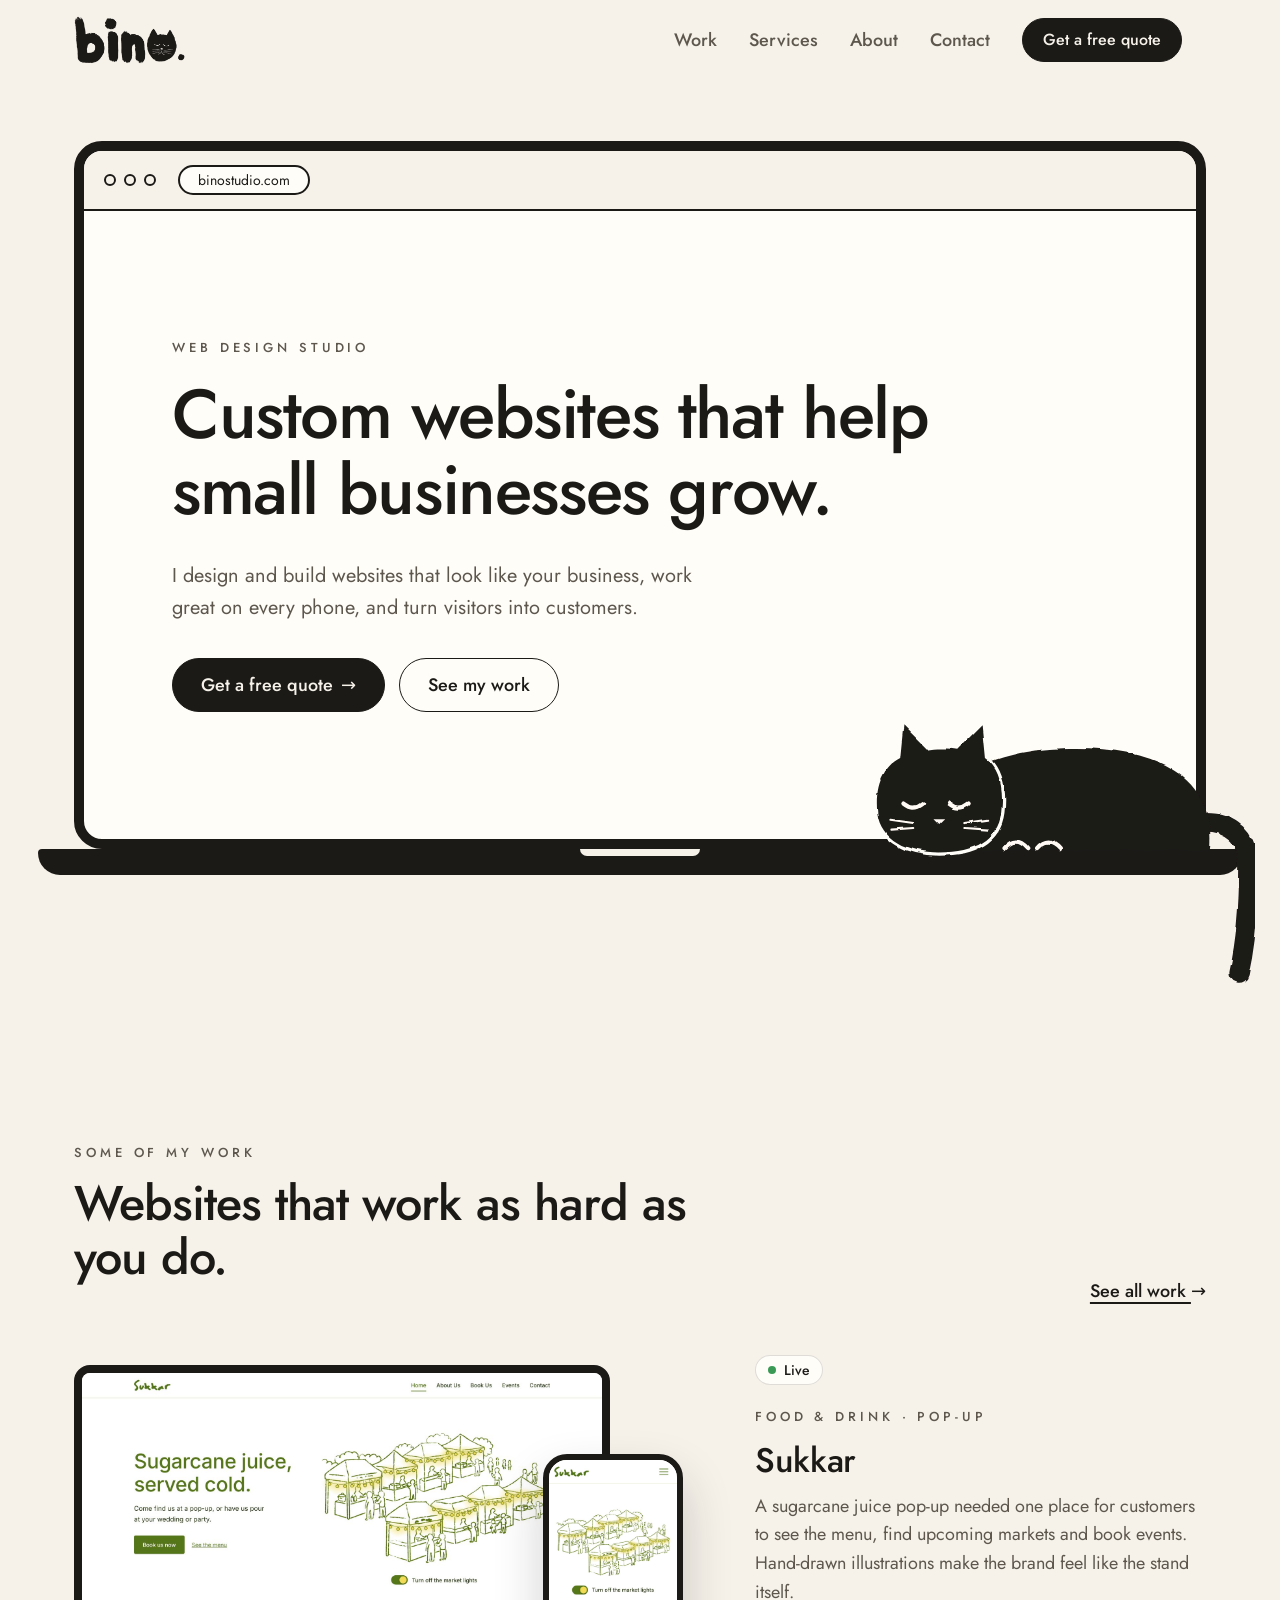
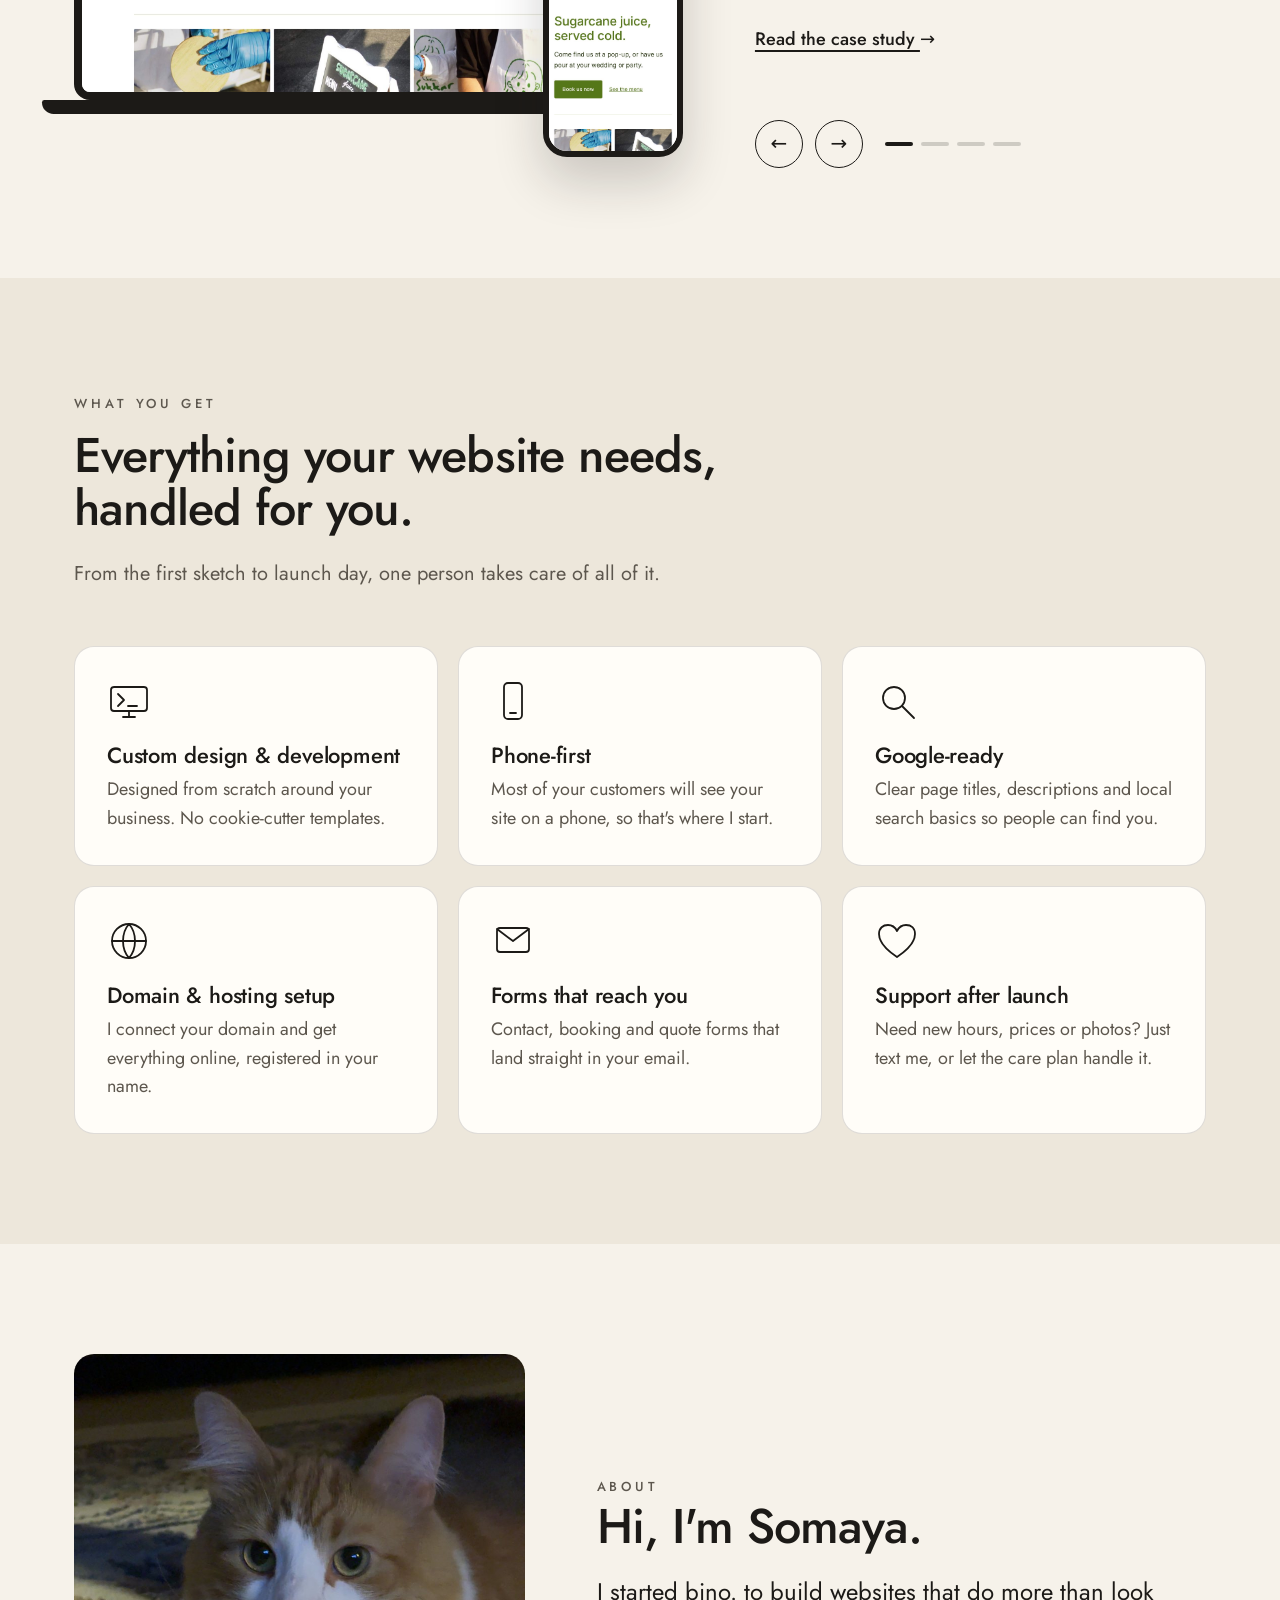
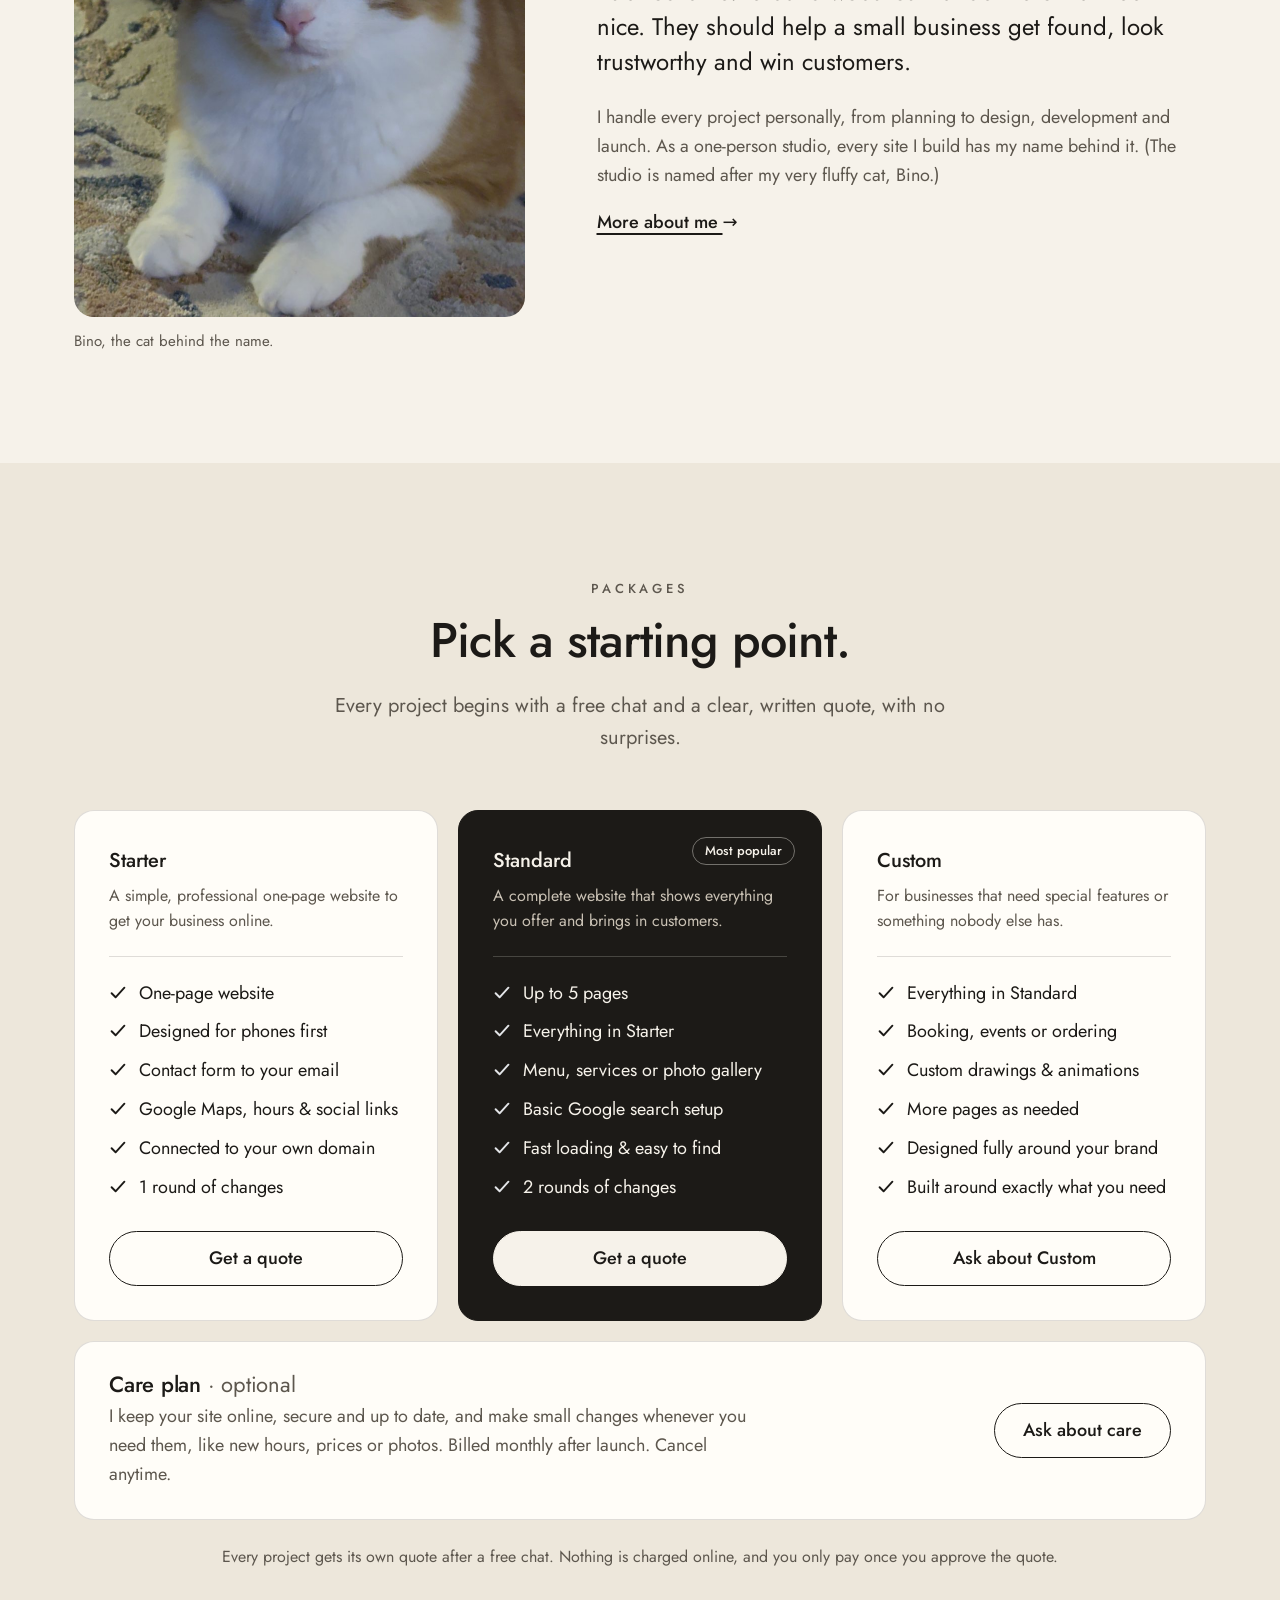
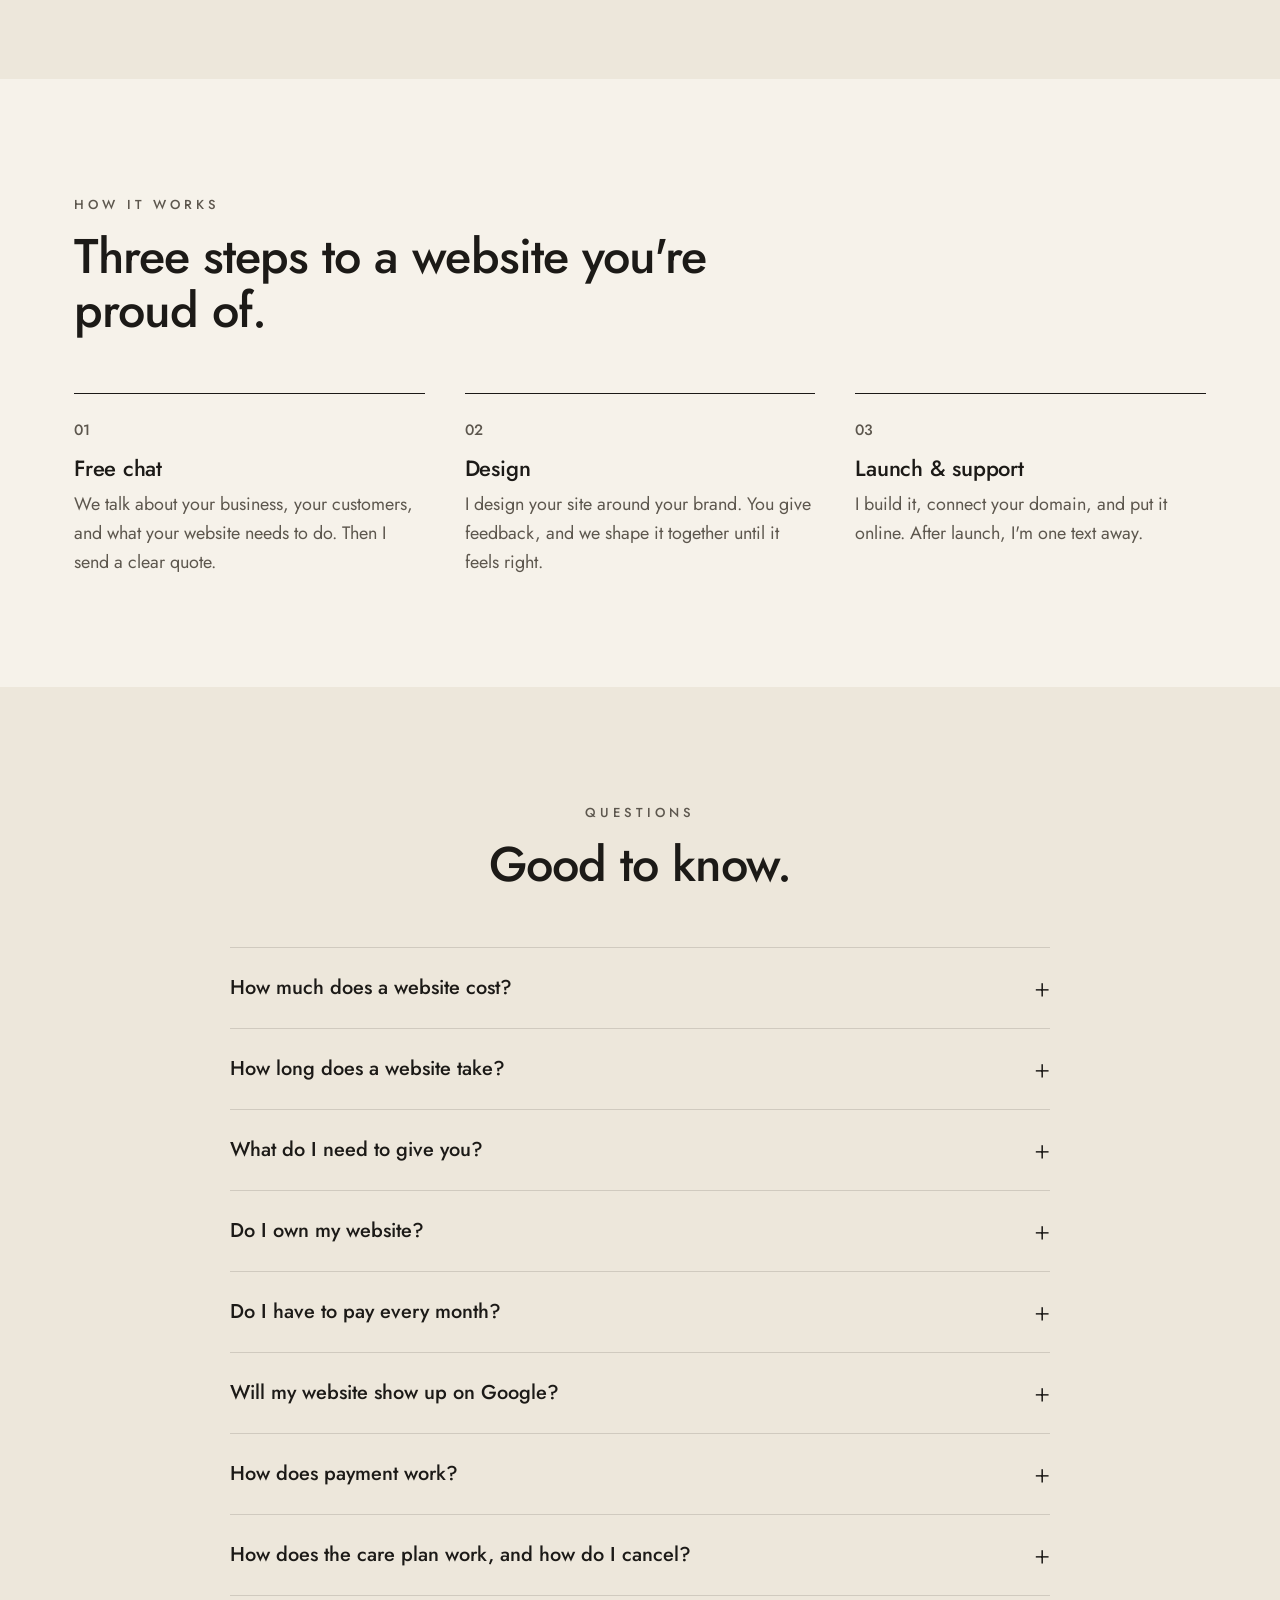
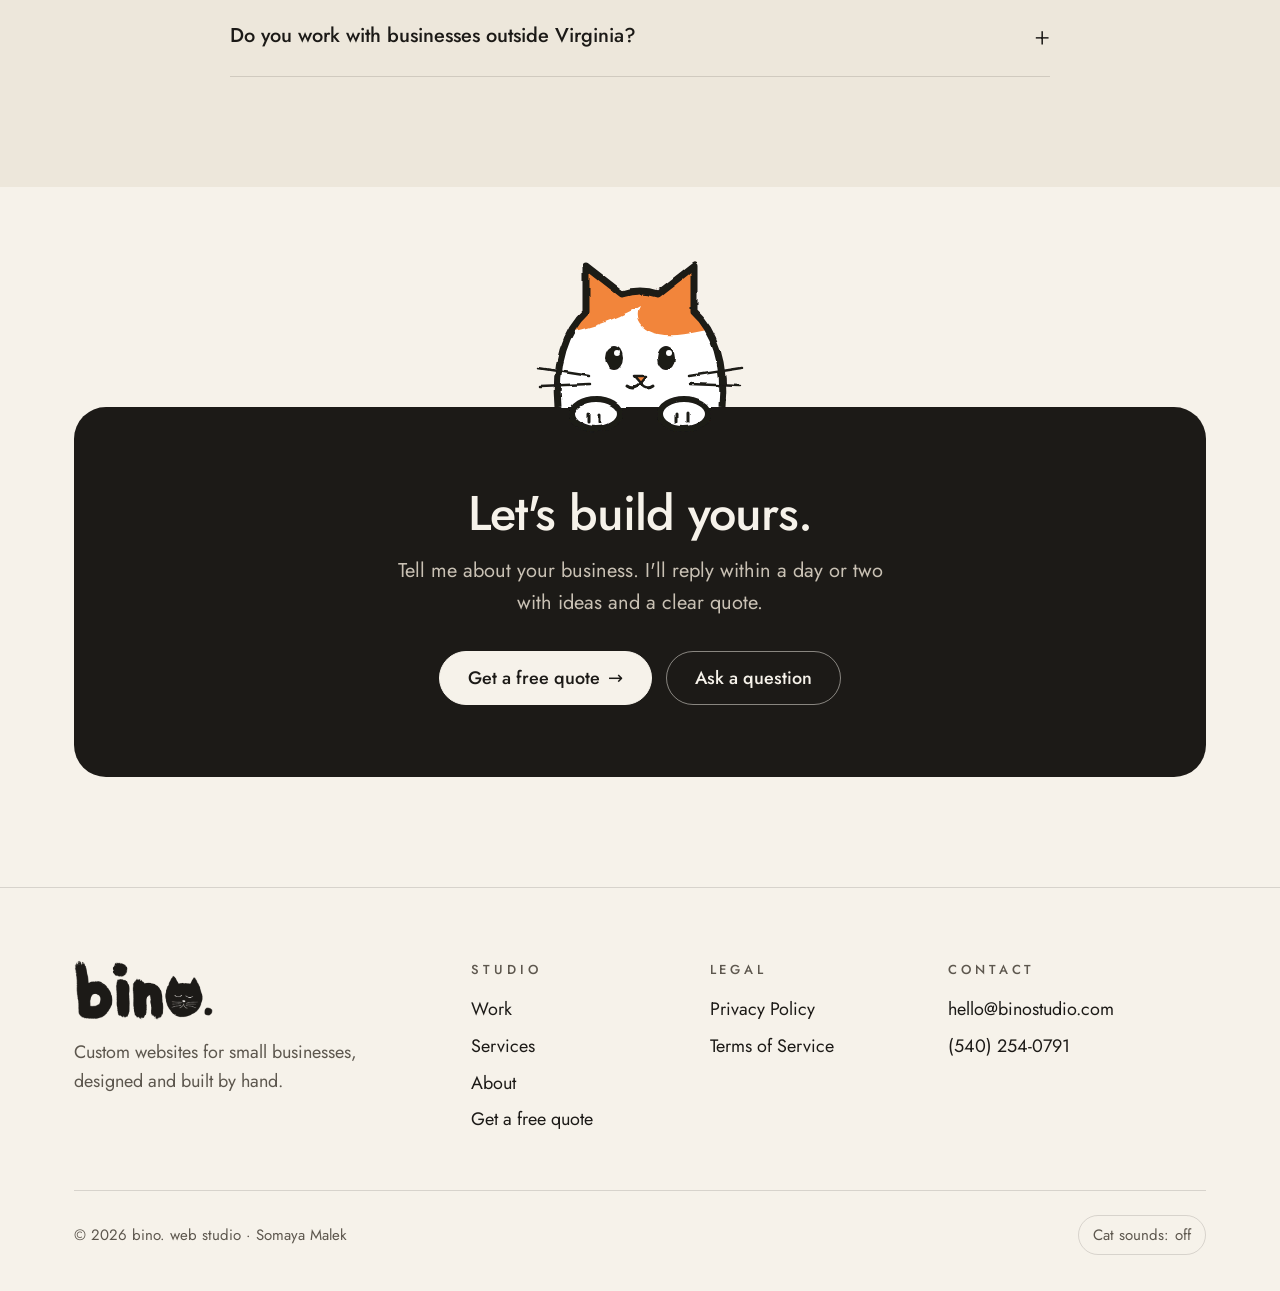
==== commit c8056840: "Remove prices, add Somaya Malek, rename Pricing to Services" ====
--- a/index.html
+++ b/index.html
@@ -39,7 +39,7 @@
 
       <nav class="nav" aria-label="Main">
         <a href="work.html">Work</a>
-        <a href="pricing.html">Pricing</a>
+        <a href="services.html">Services</a>
         <a href="about.html">About</a>
         <a href="contact.html">Contact</a>
         <a href="start.html" class="button button-small">Get a free quote</a>
@@ -112,7 +112,7 @@
               <p>I design and build websites that look like your business, work great on every phone, and turn visitors into customers.</p>
               <div class="button-row">
                 <a href="start.html" class="button">Get a free quote <span class="arrow">→</span></a>
-                <a href="#pricing" class="button button-outline">See pricing</a>
+                <a href="#work" class="button button-outline">See my work</a>
               </div>
             </div>
           </div>
@@ -147,19 +147,19 @@
                 <div class="slide slide-soon" data-slide="3">
                   <svg viewBox="0 0 320 220" role="img" aria-label="Drawing of a Turkish tea glass and a coffee cup">
                 <defs>
-                  <filter id="ink-cafe11" x="-10%" y="-10%" width="120%" height="120%">
+                  <filter id="ink-cafe111" x="-10%" y="-10%" width="120%" height="120%">
                     <feTurbulence type="fractalNoise" baseFrequency="0.07" numOctaves="3" seed="4" result="noise"/>
                     <feDisplacementMap in="SourceGraphic" in2="noise" scale="3" xChannelSelector="R" yChannelSelector="G"/>
                   </filter>
-                  <clipPath id="tea-glass11"><path d="M72 60 C76 92 98 104 98 124 C98 144 88 160 90 184 L130 184 C132 160 122 144 122 124 C122 104 144 92 148 60 Z"/></clipPath>
+                  <clipPath id="tea-glass111"><path d="M72 60 C76 92 98 104 98 124 C98 144 88 160 90 184 L130 184 C132 160 122 144 122 124 C122 104 144 92 148 60 Z"/></clipPath>
                 </defs>
-                <g filter="url(#ink-cafe11)">
+                <g filter="url(#ink-cafe111)">
                   <!-- steam -->
                   <path d="M100 48 C90 34 112 26 102 10 M122 50 C112 36 132 28 124 14" stroke="#1c1a17" stroke-width="4" stroke-linecap="round" fill="none"/>
                   <path d="M220 100 C210 86 230 78 220 62 M244 100 C234 86 254 76 244 58" stroke="#1c1a17" stroke-width="4" stroke-linecap="round" fill="none"/>
                   <!-- tea glass on a saucer -->
                   <ellipse cx="110" cy="190" rx="66" ry="12" fill="#ffffff" stroke="#1c1a17" stroke-width="5"/>
-                  <rect x="60" y="76" width="100" height="112" fill="#1c1a17" clip-path="url(#tea-glass11)"/>
+                  <rect x="60" y="76" width="100" height="112" fill="#1c1a17" clip-path="url(#tea-glass111)"/>
                   <path d="M72 60 C76 92 98 104 98 124 C98 144 88 160 90 184 L130 184 C132 160 122 144 122 124 C122 104 144 92 148 60 Z" fill="none" stroke="#1c1a17" stroke-width="5" stroke-linejoin="round"/>
                   <path d="M84 86 C88 100 100 108 104 120" stroke="#ffffff" stroke-width="4" stroke-linecap="round" fill="none"/>
                   <!-- coffee cup on a saucer -->
@@ -179,19 +179,19 @@
               <img class="slide" data-slide="2" src="images/work/sukkar/sukkar-events-phone.jpg" alt="" width="780" height="1688" loading="lazy">
               <div class="slide slide-soon" data-slide="3"><svg viewBox="0 0 320 220" role="img" aria-label="Drawing of a Turkish tea glass and a coffee cup">
                 <defs>
-                  <filter id="ink-cafe21" x="-10%" y="-10%" width="120%" height="120%">
+                  <filter id="ink-cafe211" x="-10%" y="-10%" width="120%" height="120%">
                     <feTurbulence type="fractalNoise" baseFrequency="0.07" numOctaves="3" seed="4" result="noise"/>
                     <feDisplacementMap in="SourceGraphic" in2="noise" scale="3" xChannelSelector="R" yChannelSelector="G"/>
                   </filter>
-                  <clipPath id="tea-glass21"><path d="M72 60 C76 92 98 104 98 124 C98 144 88 160 90 184 L130 184 C132 160 122 144 122 124 C122 104 144 92 148 60 Z"/></clipPath>
+                  <clipPath id="tea-glass211"><path d="M72 60 C76 92 98 104 98 124 C98 144 88 160 90 184 L130 184 C132 160 122 144 122 124 C122 104 144 92 148 60 Z"/></clipPath>
                 </defs>
-                <g filter="url(#ink-cafe21)">
+                <g filter="url(#ink-cafe211)">
                   <!-- steam -->
                   <path d="M100 48 C90 34 112 26 102 10 M122 50 C112 36 132 28 124 14" stroke="#1c1a17" stroke-width="4" stroke-linecap="round" fill="none"/>
                   <path d="M220 100 C210 86 230 78 220 62 M244 100 C234 86 254 76 244 58" stroke="#1c1a17" stroke-width="4" stroke-linecap="round" fill="none"/>
                   <!-- tea glass on a saucer -->
                   <ellipse cx="110" cy="190" rx="66" ry="12" fill="#ffffff" stroke="#1c1a17" stroke-width="5"/>
-                  <rect x="60" y="76" width="100" height="112" fill="#1c1a17" clip-path="url(#tea-glass21)"/>
+                  <rect x="60" y="76" width="100" height="112" fill="#1c1a17" clip-path="url(#tea-glass211)"/>
                   <path d="M72 60 C76 92 98 104 98 124 C98 144 88 160 90 184 L130 184 C132 160 122 144 122 124 C122 104 144 92 148 60 Z" fill="none" stroke="#1c1a17" stroke-width="5" stroke-linejoin="round"/>
                   <path d="M84 86 C88 100 100 108 104 120" stroke="#ffffff" stroke-width="4" stroke-linecap="round" fill="none"/>
                   <!-- coffee cup on a saucer -->
@@ -277,33 +277,35 @@
     <section class="section">
       <div class="container about-grid">
         <div data-reveal>
-          <div class="portrait"><img src="images/about/bino-1.jpg" alt="Bino, a fluffy orange and white cat" width="900" height="1125" loading="lazy"></div>
+          <figure class="portrait-figure">
+            <div class="portrait"><img src="images/about/bino-1.jpg" alt="Bino, a fluffy orange and white cat" width="900" height="1125" loading="lazy"></div>
+            <figcaption>Bino, the cat behind the name.</figcaption>
+          </figure>
         </div>
         <div data-reveal>
           <span class="label">About</span>
-          <h2>Hi, I'm Bino.</h2>
-          <p class="lead">bino. is a one-person web studio named after me, a very fluffy cat. My human designs and builds every website personally, and I supervise from the keyboard.</p>
-          <p>Every site is built to do more than look nice: it should help a small business get found, look trustworthy and win customers. Every project is handled personally, from planning to launch, and every website has our name on it.</p>
+          <h2>Hi, I'm Somaya.</h2>
+          <p class="lead">I started bino. to build websites that do more than look nice. They should help a small business get found, look trustworthy and win customers.</p>
+          <p>I handle every project personally, from planning to design, development and launch. As a one-person studio, every site I build has my name behind it. (The studio is named after my very fluffy cat, Bino.)</p>
           <a href="about.html" class="text-link">More about me <span class="arrow">→</span></a>
         </div>
       </div>
     </section>
 
 
-    <!-- ====== 5. PRICING ====== -->
-    <section class="section section-soft" id="pricing">
+    <!-- ====== 5. PACKAGES ====== -->
+    <section class="section section-soft" id="services">
       <div class="container">
         <div class="section-intro is-centered" data-reveal>
-          <span class="label">Pricing</span>
-          <h2>Simple, honest pricing.</h2>
-          <p>Pick a starting point. Every project begins with a free chat and a clear quote, with no surprises.</p>
+          <span class="label">Packages</span>
+          <h2>Pick a starting point.</h2>
+          <p>Every project begins with a free chat and a clear, written quote, with no surprises.</p>
         </div>
 
         <div class="plan-grid">
           <article class="plan-card" data-reveal>
             <span class="plan-name">Starter</span>
             <p class="plan-for">A simple, professional one-page website to get your business online.</p>
-            <div class="price"><strong>$600</strong><span>one time</span></div>
             <ul class="check-list">
               <li>One-page website</li>
               <li>Designed for phones first</li>
@@ -319,7 +321,6 @@
             <span class="plan-badge">Most popular</span>
             <span class="plan-name">Standard</span>
             <p class="plan-for">A complete website that shows everything you offer and brings in customers.</p>
-            <div class="price"><strong>$1,000</strong><span>one time</span></div>
             <ul class="check-list">
               <li>Up to 5 pages</li>
               <li>Everything in Starter</li>
@@ -334,14 +335,13 @@
           <article class="plan-card" data-reveal>
             <span class="plan-name">Custom</span>
             <p class="plan-for">For businesses that need special features or something nobody else has.</p>
-            <div class="price"><strong>$1,200+</strong><span>one time</span></div>
             <ul class="check-list">
               <li>Everything in Standard</li>
               <li>Booking, events or ordering</li>
               <li>Custom drawings &amp; animations</li>
               <li>More pages as needed</li>
               <li>Designed fully around your brand</li>
-              <li>Priced after a free chat</li>
+              <li>Built around exactly what you need</li>
             </ul>
             <a href="start.html?package=custom" class="button button-outline">Ask about Custom</a>
           </article>
@@ -352,10 +352,10 @@
             <h3>Care plan <span class="optional">· optional</span></h3>
             <p>I keep your site online, secure and up to date, and make small changes whenever you need them, like new hours, prices or photos. Billed monthly after launch. Cancel anytime.</p>
           </div>
-          <div class="care-price">$30<span> / month</span></div>
-        </div>
-
-        <p class="pricing-note">Nothing is charged online. Choosing a plan starts a free quote, and you only pay once you approve it. Your domain (about $10–20 a year) is registered in your name.</p>
+          <a href="start.html?package=care" class="button button-outline">Ask about care</a>
+        </div>
+
+        <p class="pricing-note">Every project gets its own quote after a free chat. Nothing is charged online, and you only pay once you approve the quote.</p>
 
       </div>
     </section>
@@ -399,6 +399,10 @@
         </div>
 
         <div class="faq">
+          <details>
+            <summary>How much does a website cost?</summary>
+            <p>It depends on how many pages and features you need. After a short, free chat, I send you a clear written quote with no surprises. You only pay once you approve it.</p>
+          </details>
           <details>
             <summary>How long does a website take?</summary>
             <p>Most sites are ready in 1 to 4 weeks. It depends on the size of the site and how quickly I get your photos and text.</p>
@@ -504,7 +508,7 @@
           <span class="label footer-title">Studio</span>
           <ul>
             <li><a href="work.html">Work</a></li>
-            <li><a href="pricing.html">Pricing</a></li>
+            <li><a href="services.html">Services</a></li>
             <li><a href="about.html">About</a></li>
             <li><a href="start.html">Get a free quote</a></li>
           </ul>
@@ -525,7 +529,7 @@
         </div>
       </div>
       <p class="footer-bottom">
-        <span>© <span class="year">2026</span> bino. web studio</span>
+        <span>© <span class="year">2026</span> bino. web studio · Somaya Malek</span>
         <button class="sound-toggle" type="button" aria-pressed="false">Cat sounds: <span class="sound-state">off</span></button>
       </p>
     </div>
--- a/css/pages.css
+++ b/css/pages.css
@@ -501,3 +501,24 @@
     max-width: 360px;
   }
 }
+
+/* The caption under Bino's photo */
+.portrait-figure {
+  margin: 0;
+}
+
+.portrait-figure figcaption {
+  margin-top: 12px;
+  font-size: 15px;
+  color: var(--muted);
+}
+
+/* Packages without prices: a thin line between the description and the list */
+.plan-for {
+  padding-bottom: 22px;
+  border-bottom: 1px solid var(--line);
+}
+
+.plan-card-featured .plan-for {
+  border-color: rgba(246, 242, 234, 0.2);
+}
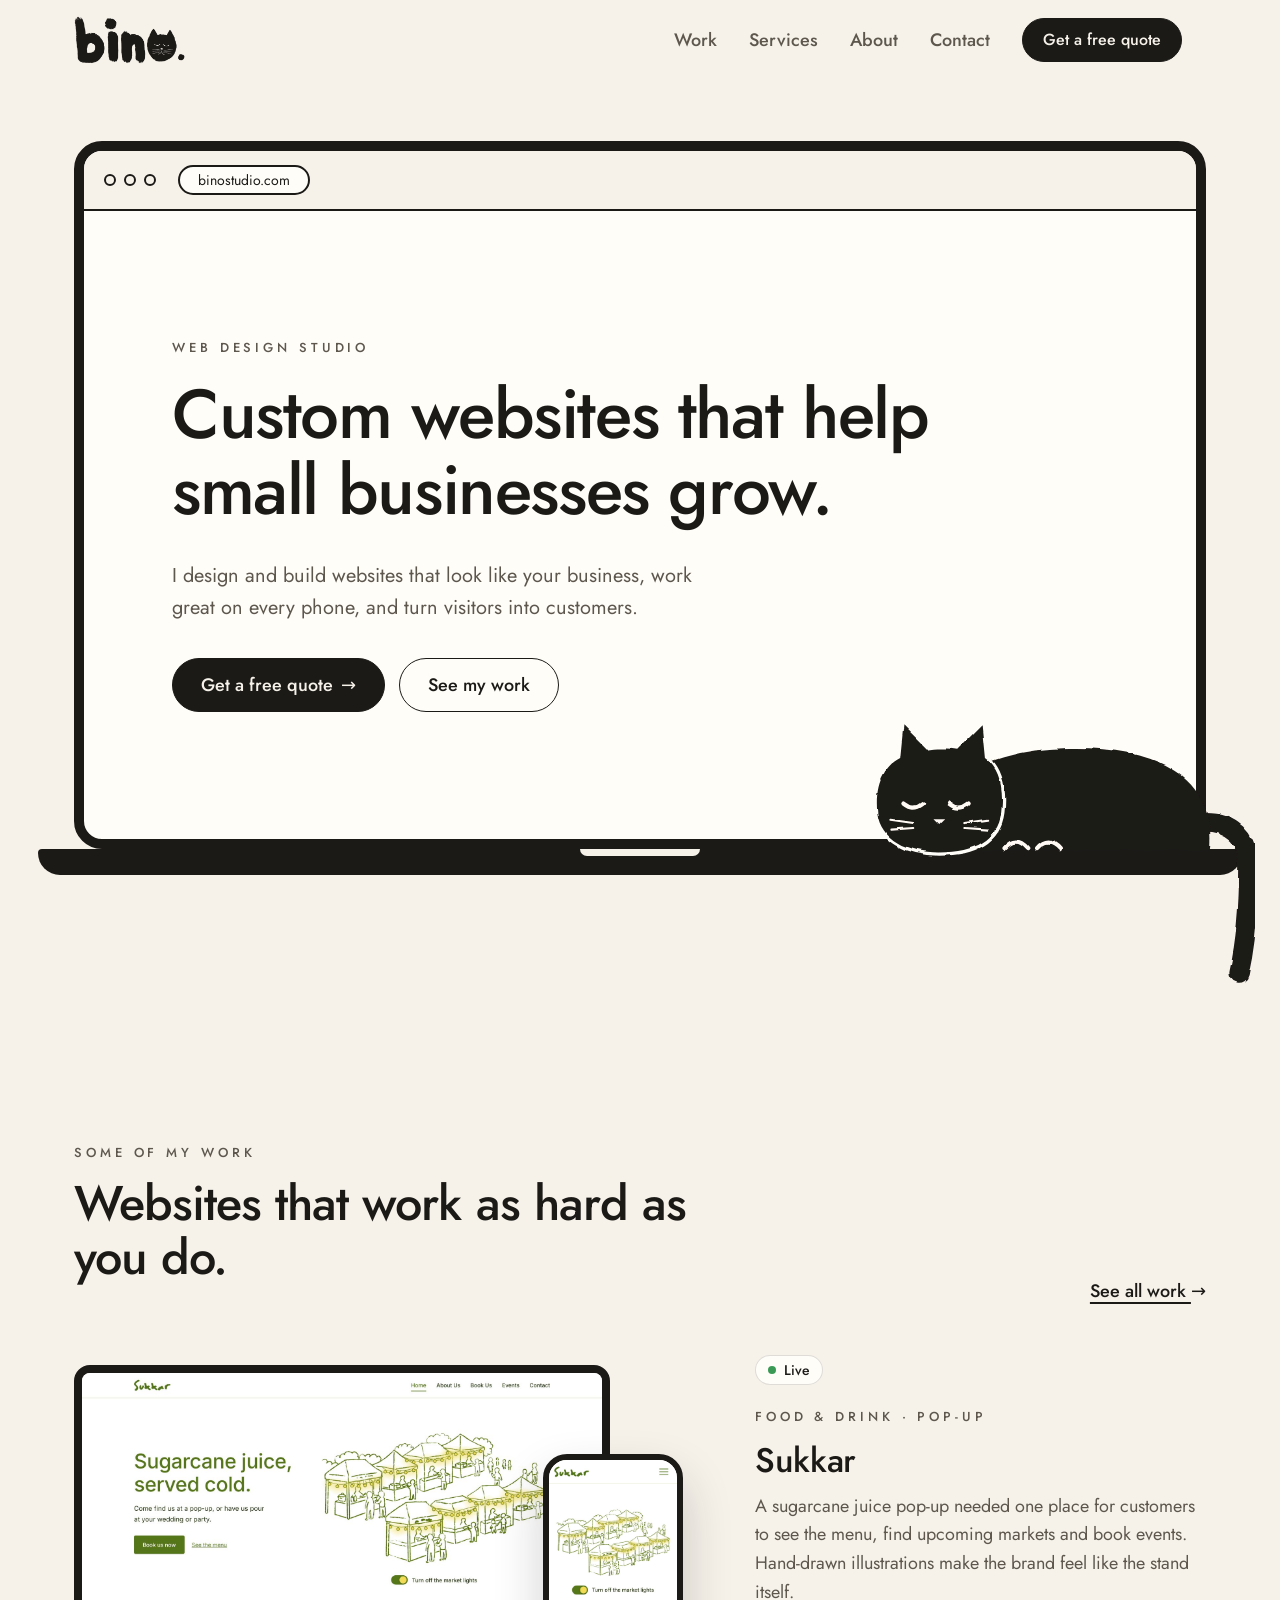
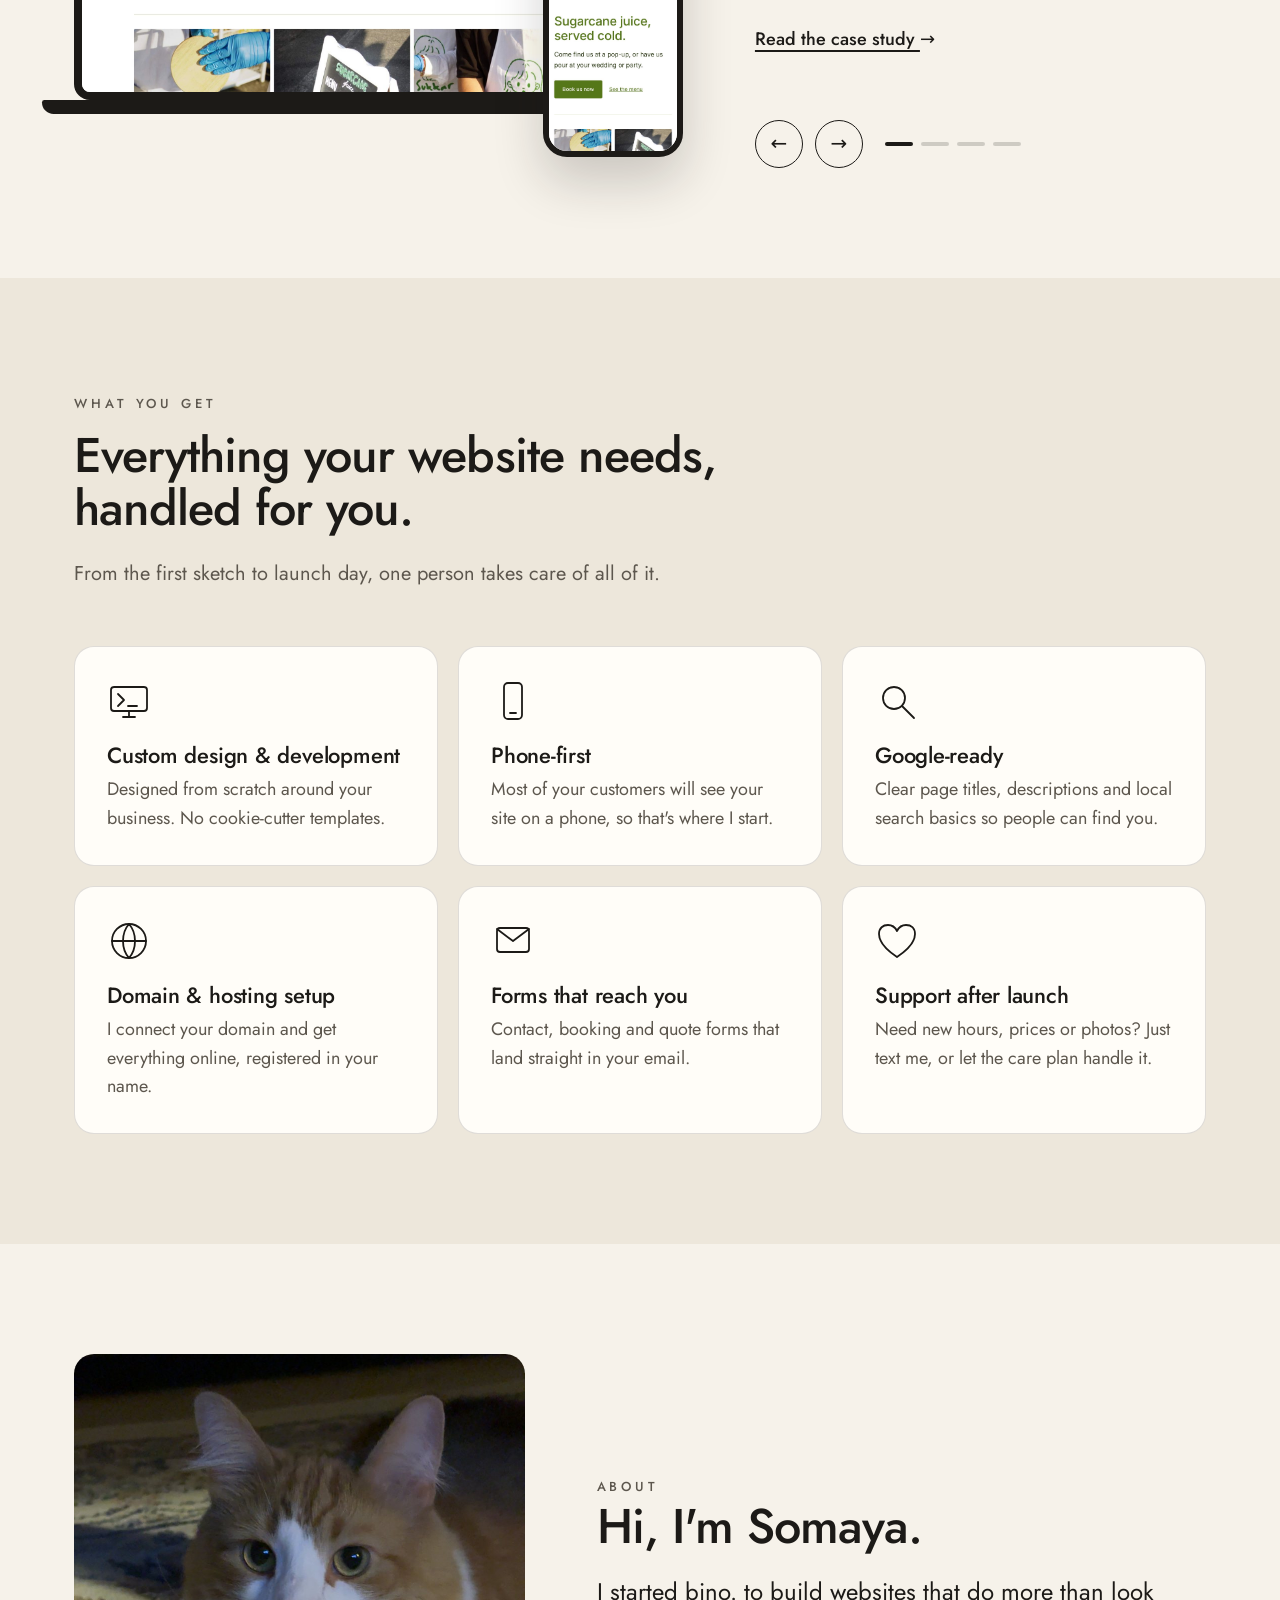
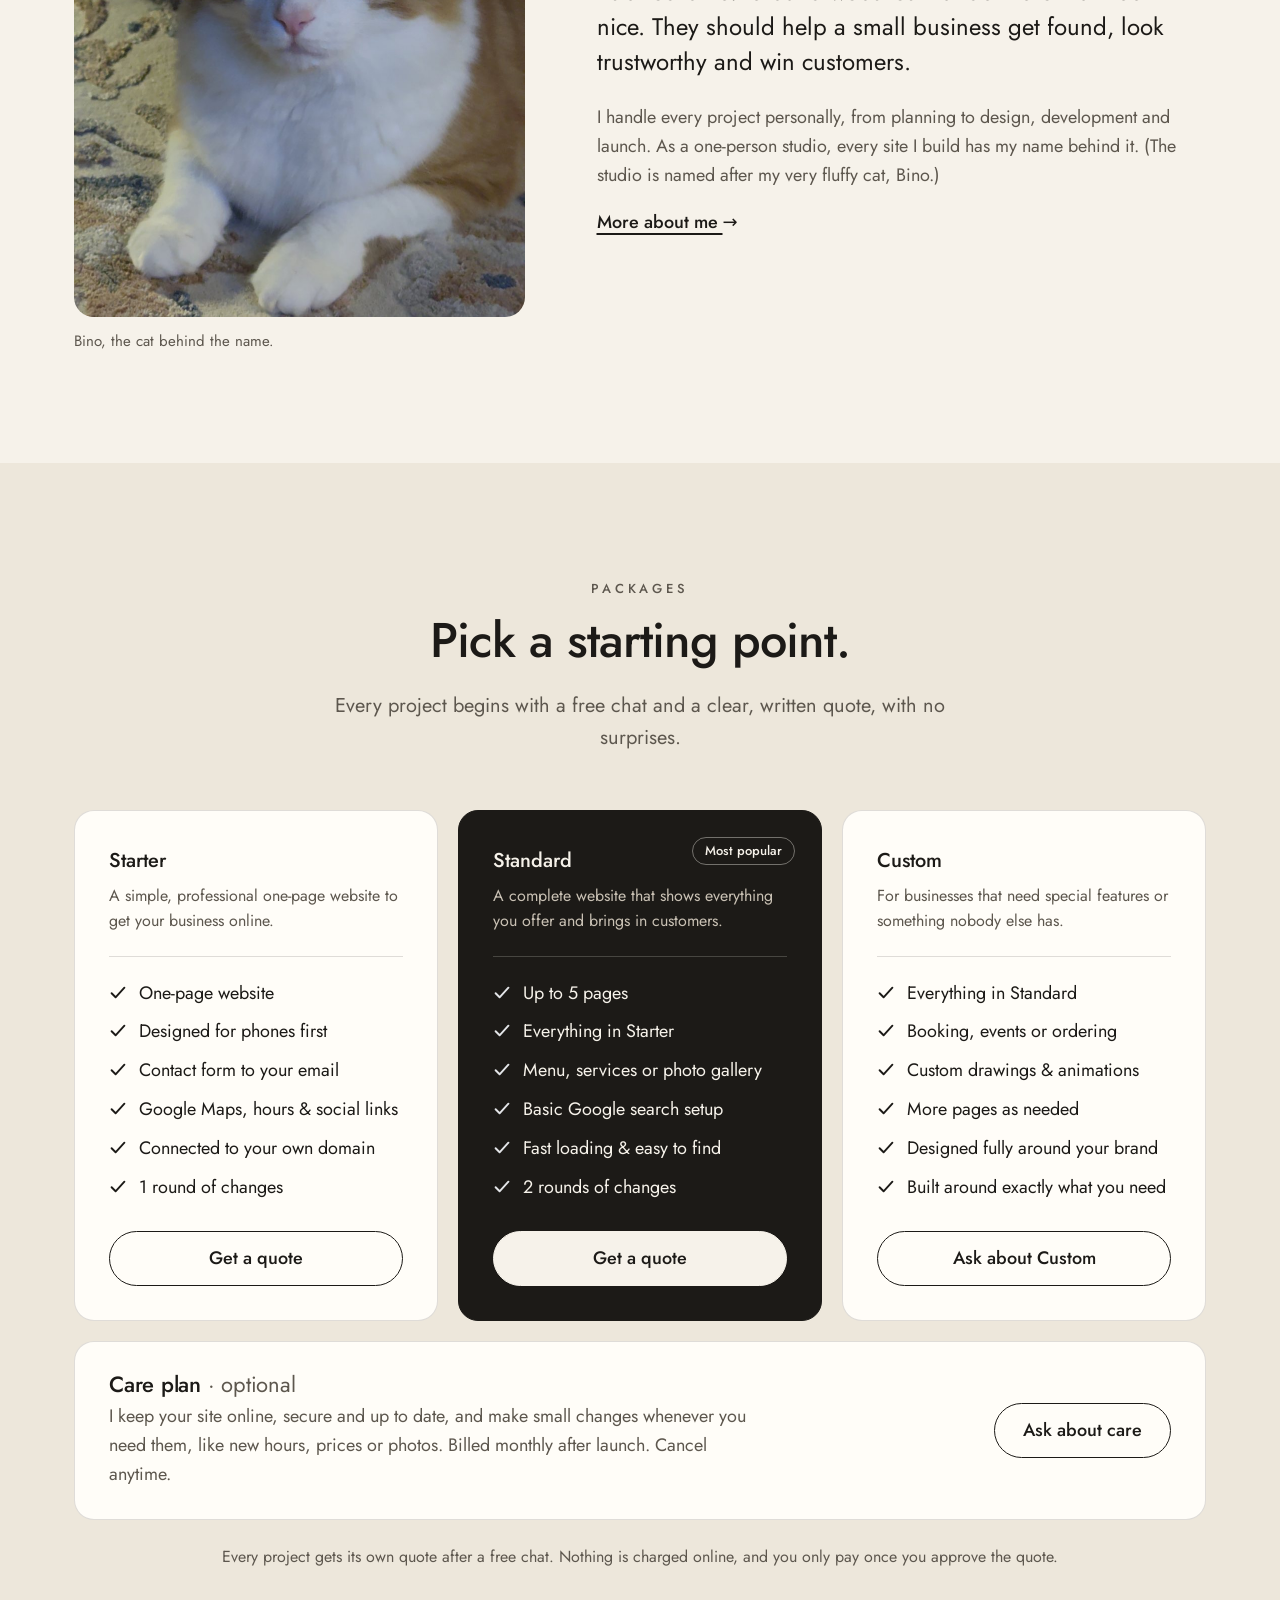
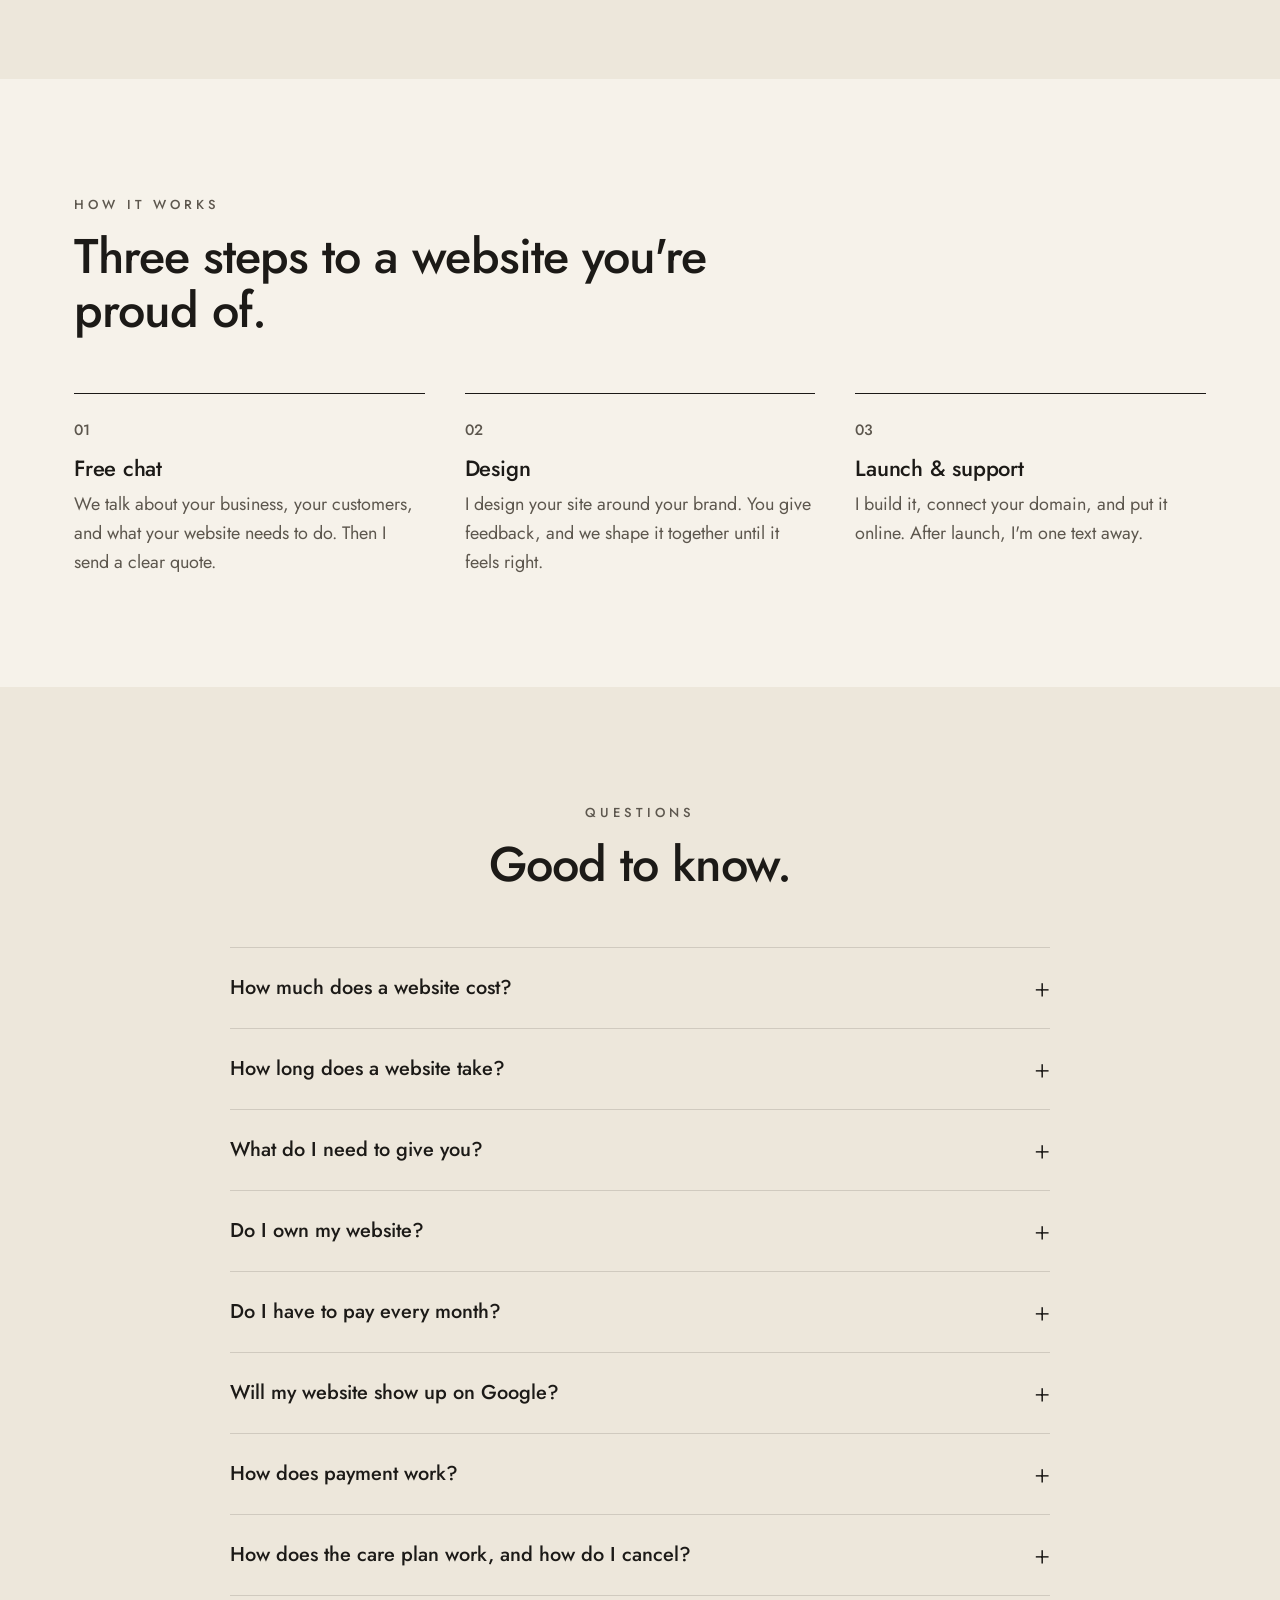
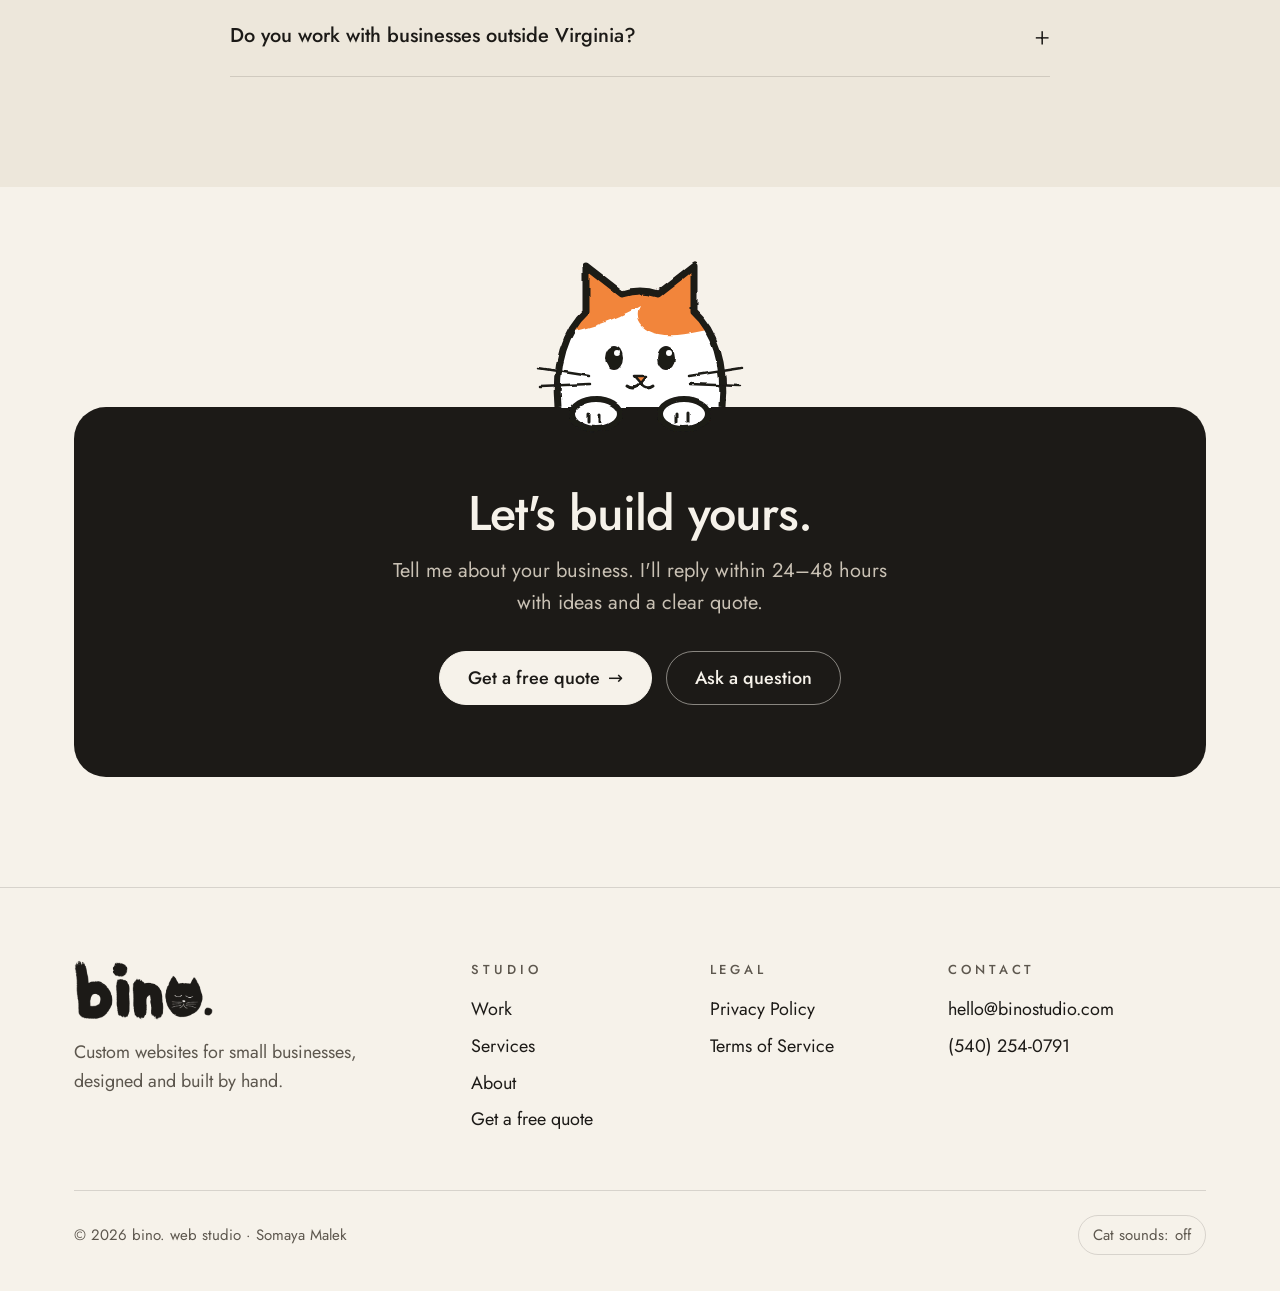
==== commit dd733406: "Contact layout, tighter quote header, reply time 24-48 hours" ====
--- a/index.html
+++ b/index.html
@@ -485,7 +485,7 @@
           </button>
 
           <h2>Let's build yours.</h2>
-          <p>Tell me about your business. I'll reply within a day or two with ideas and a clear quote.</p>
+          <p>Tell me about your business. I'll reply within 24–48 hours with ideas and a clear quote.</p>
           <div class="button-row">
             <a href="start.html" class="button button-light">Get a free quote <span class="arrow">→</span></a>
             <a href="contact.html" class="button button-outline">Ask a question</a>
--- a/css/components.css
+++ b/css/components.css
@@ -154,6 +154,11 @@
   margin-right: auto;
 }
 
+/* Less space between the intro and the form (quote page) */
+.page-header.is-tight {
+  padding-bottom: 8px;
+}
+
 .page-header.is-centered .button-row {
   justify-content: center;
 }
@@ -674,6 +679,24 @@
   align-items: start;
 }
 
+/* Contact page: intro sits in the left column so the form lines up with it */
+.contact-section {
+  padding-top: 80px;
+}
+
+.contact-intro {
+  margin-bottom: 40px;
+}
+
+.contact-intro .label {
+  margin-bottom: 16px;
+}
+
+.contact-intro p {
+  color: var(--muted);
+  font-size: 20px;
+}
+
 .contact-details {
   display: flex;
   flex-direction: column;
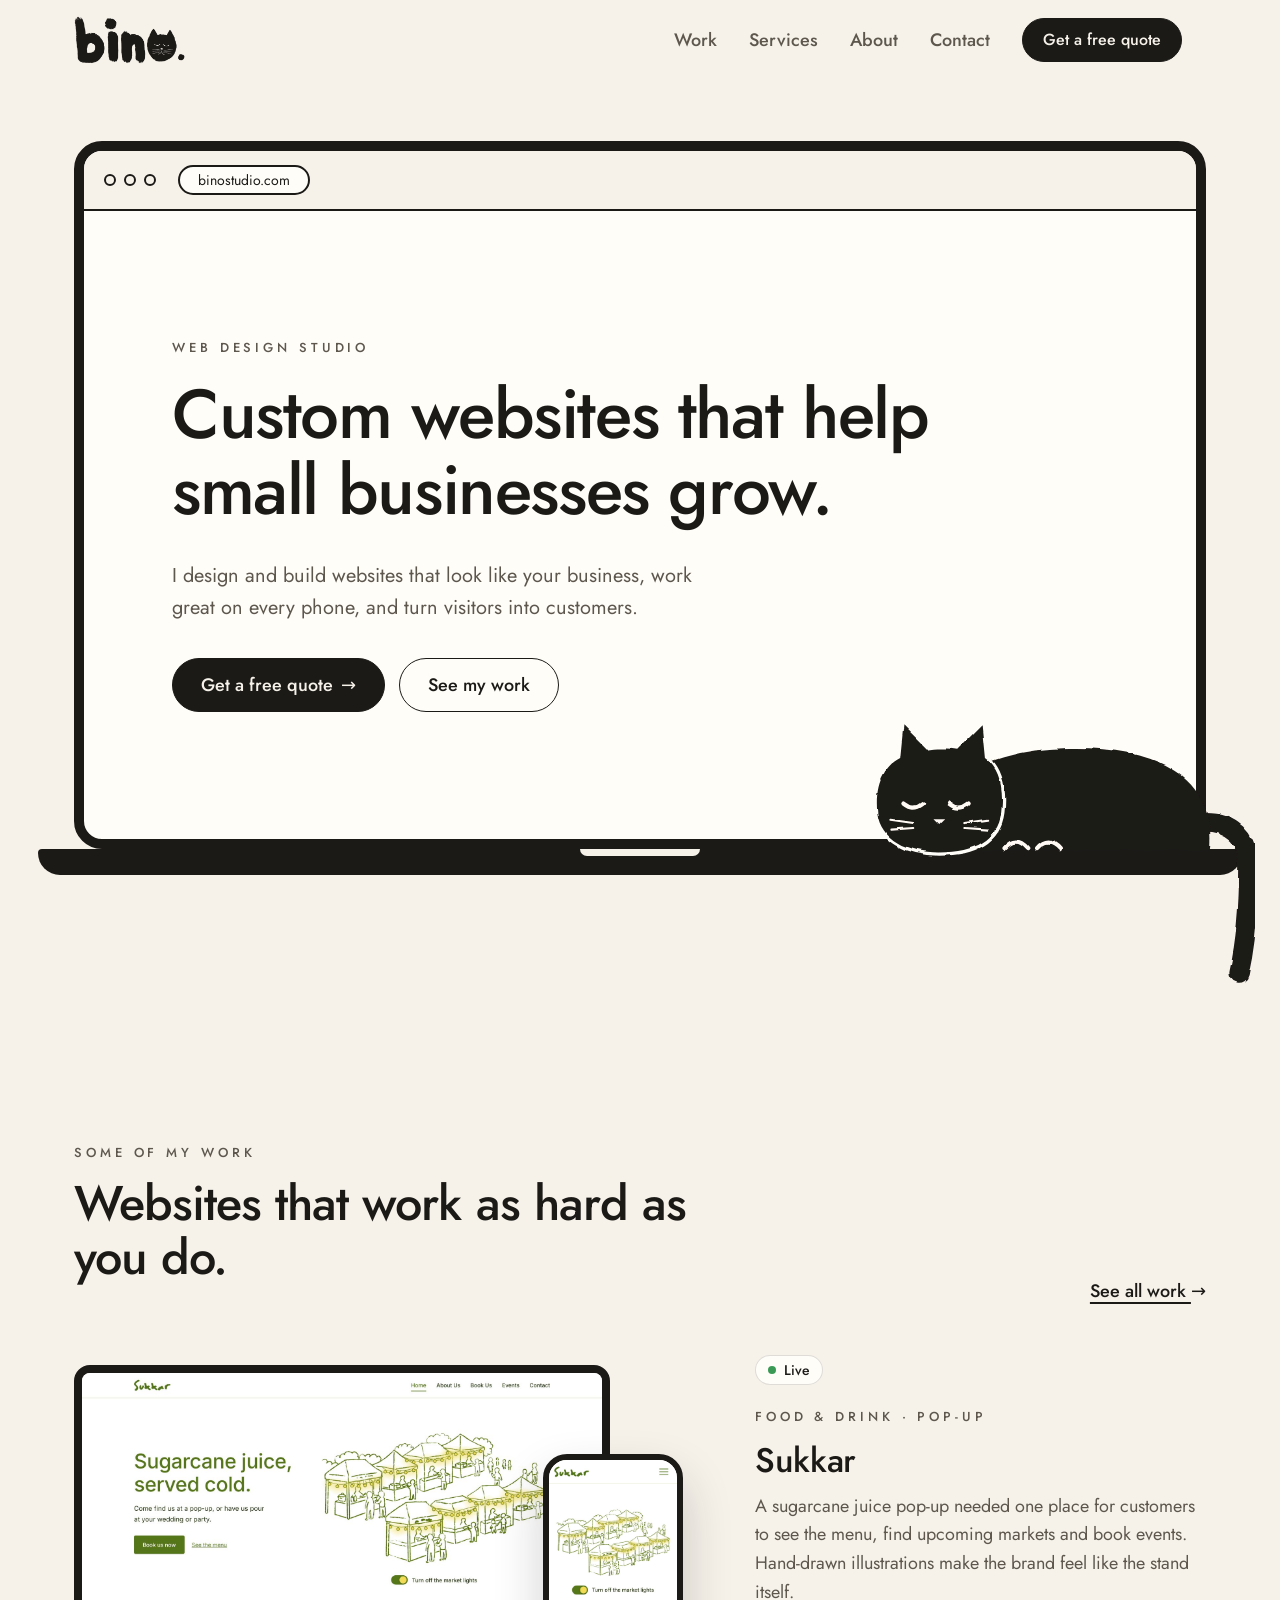
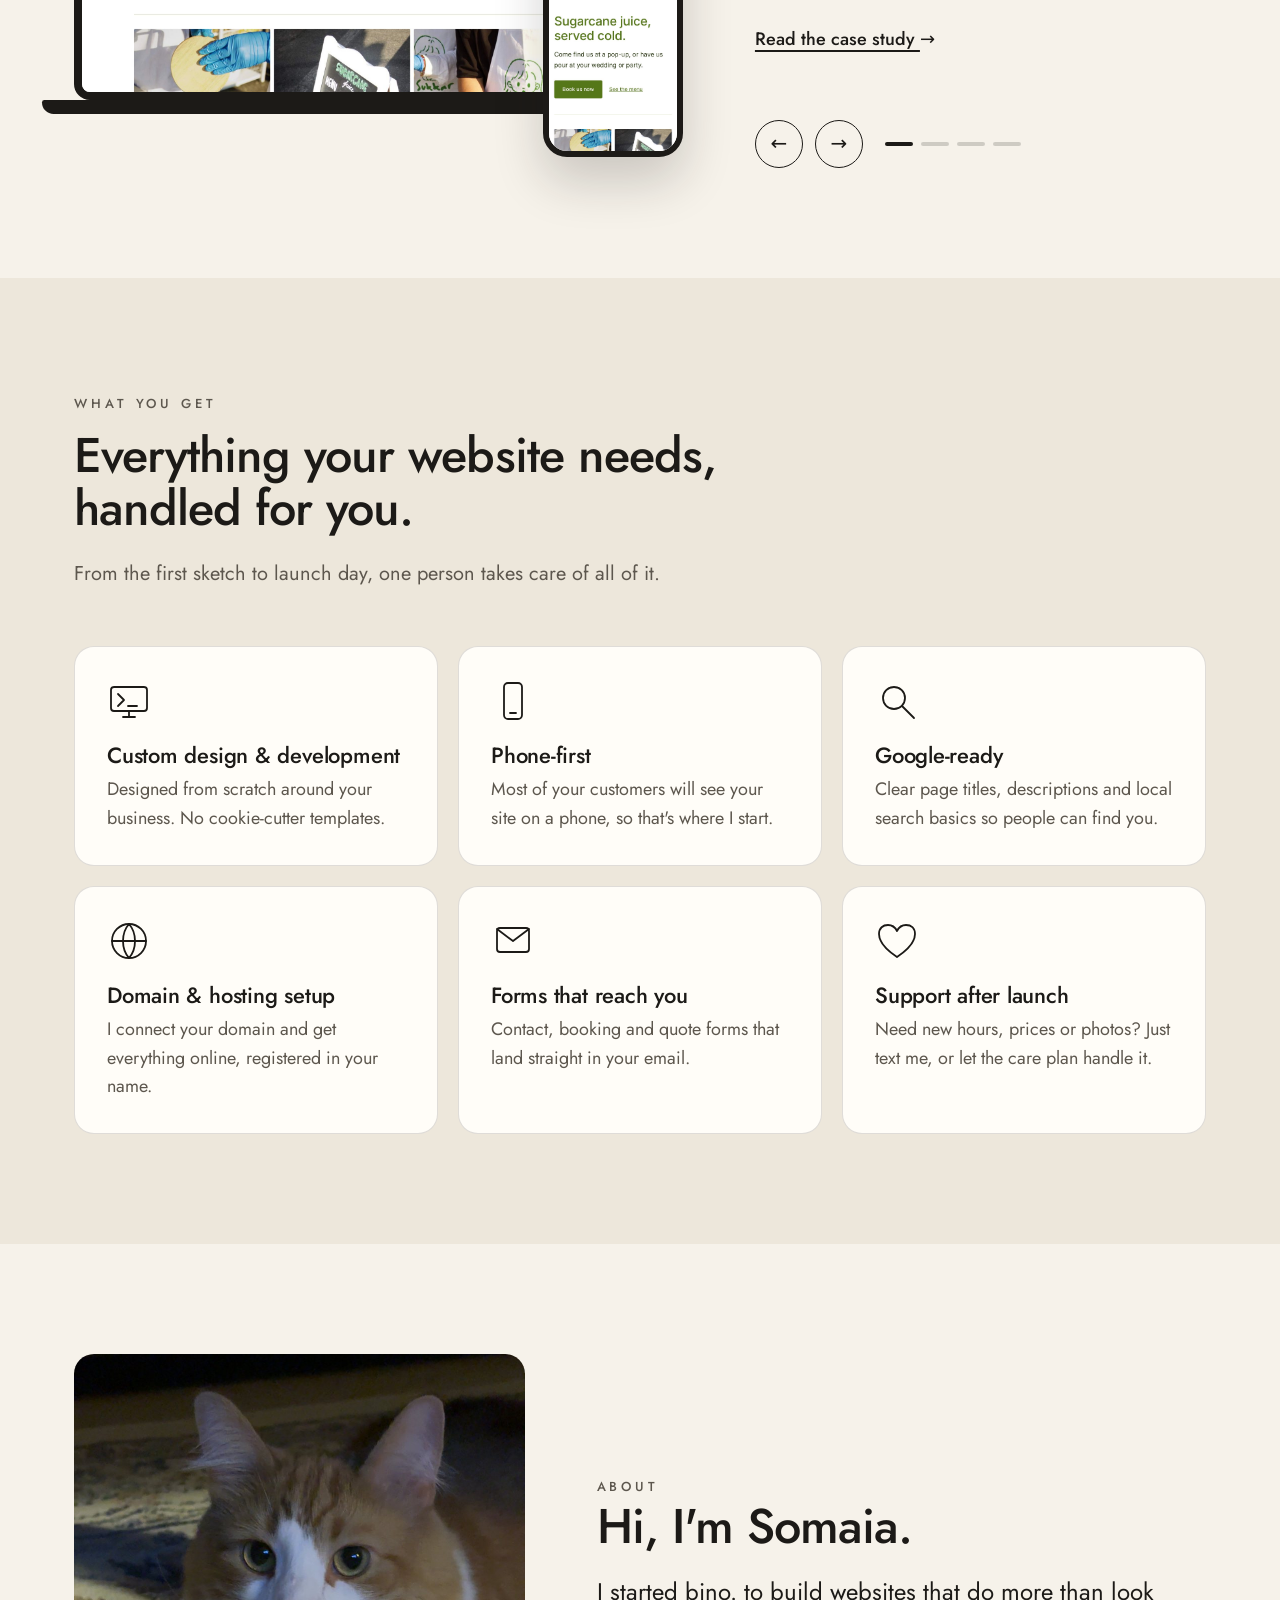
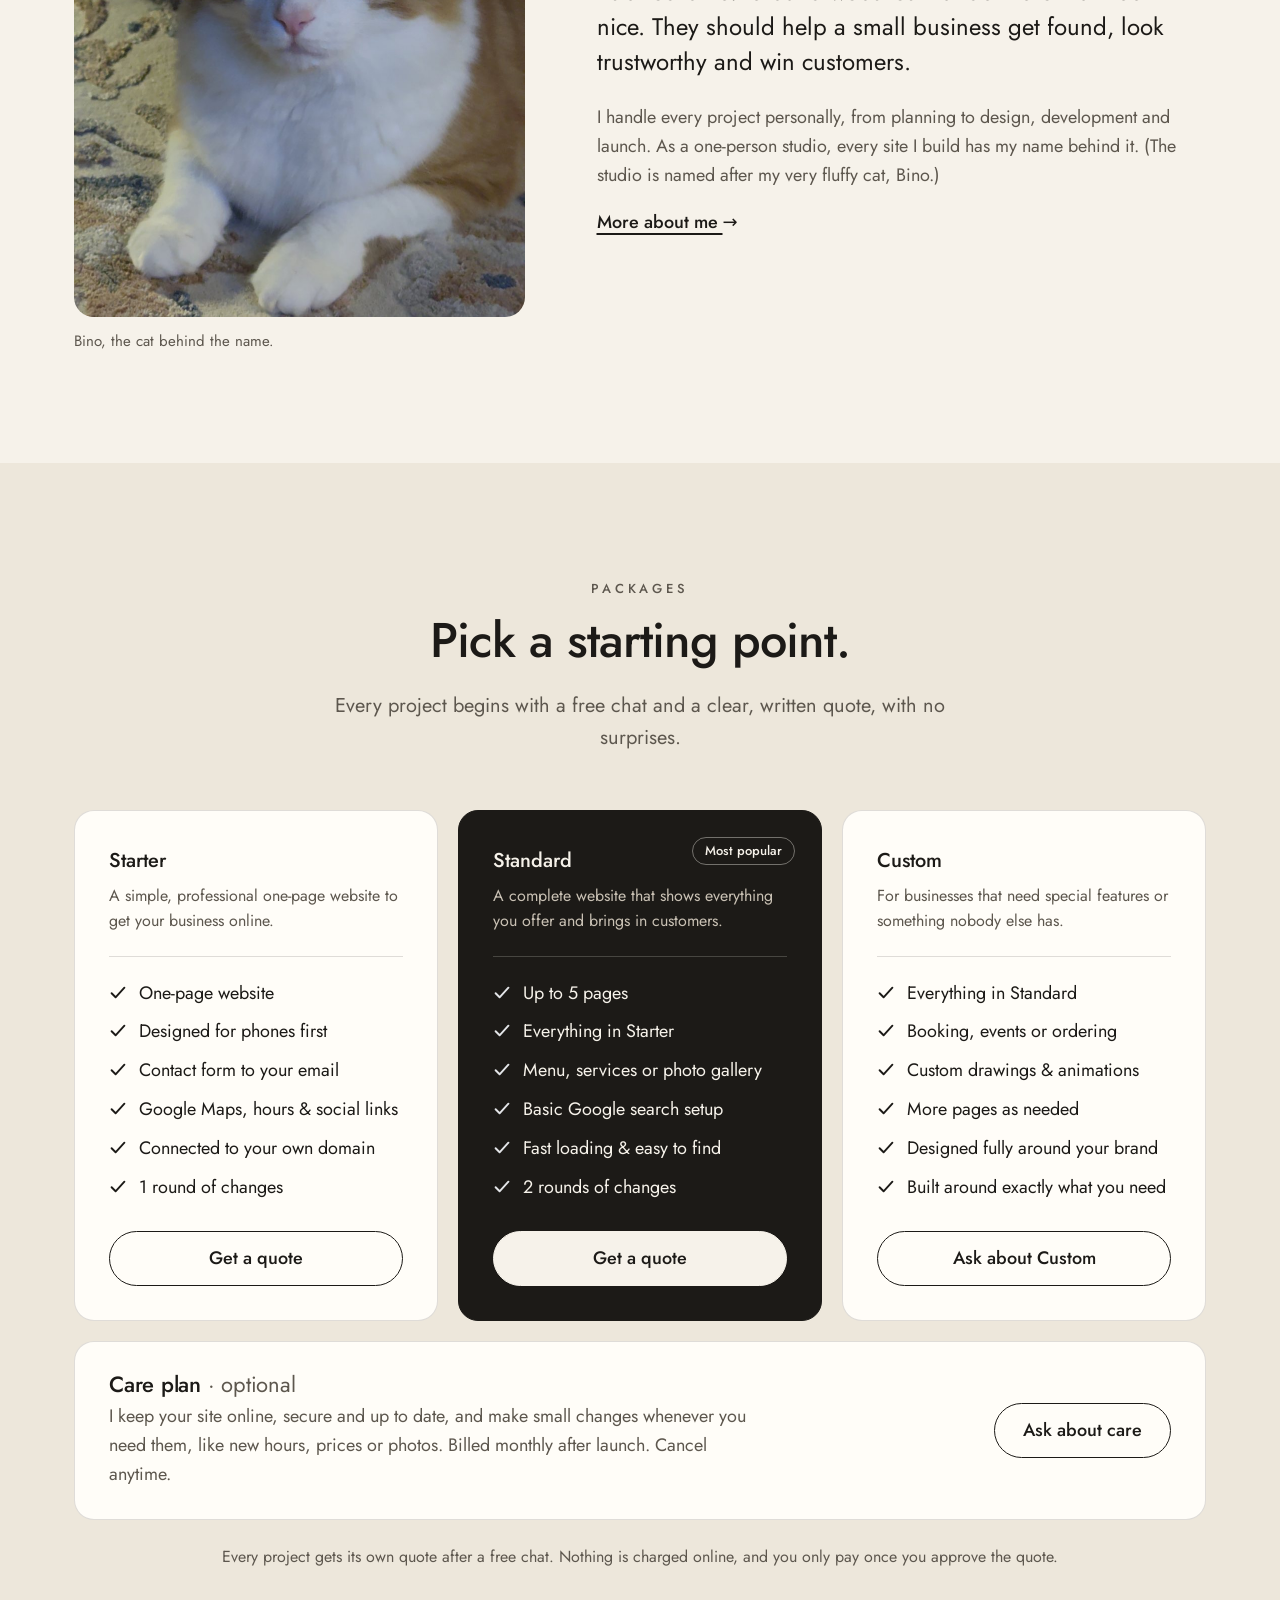
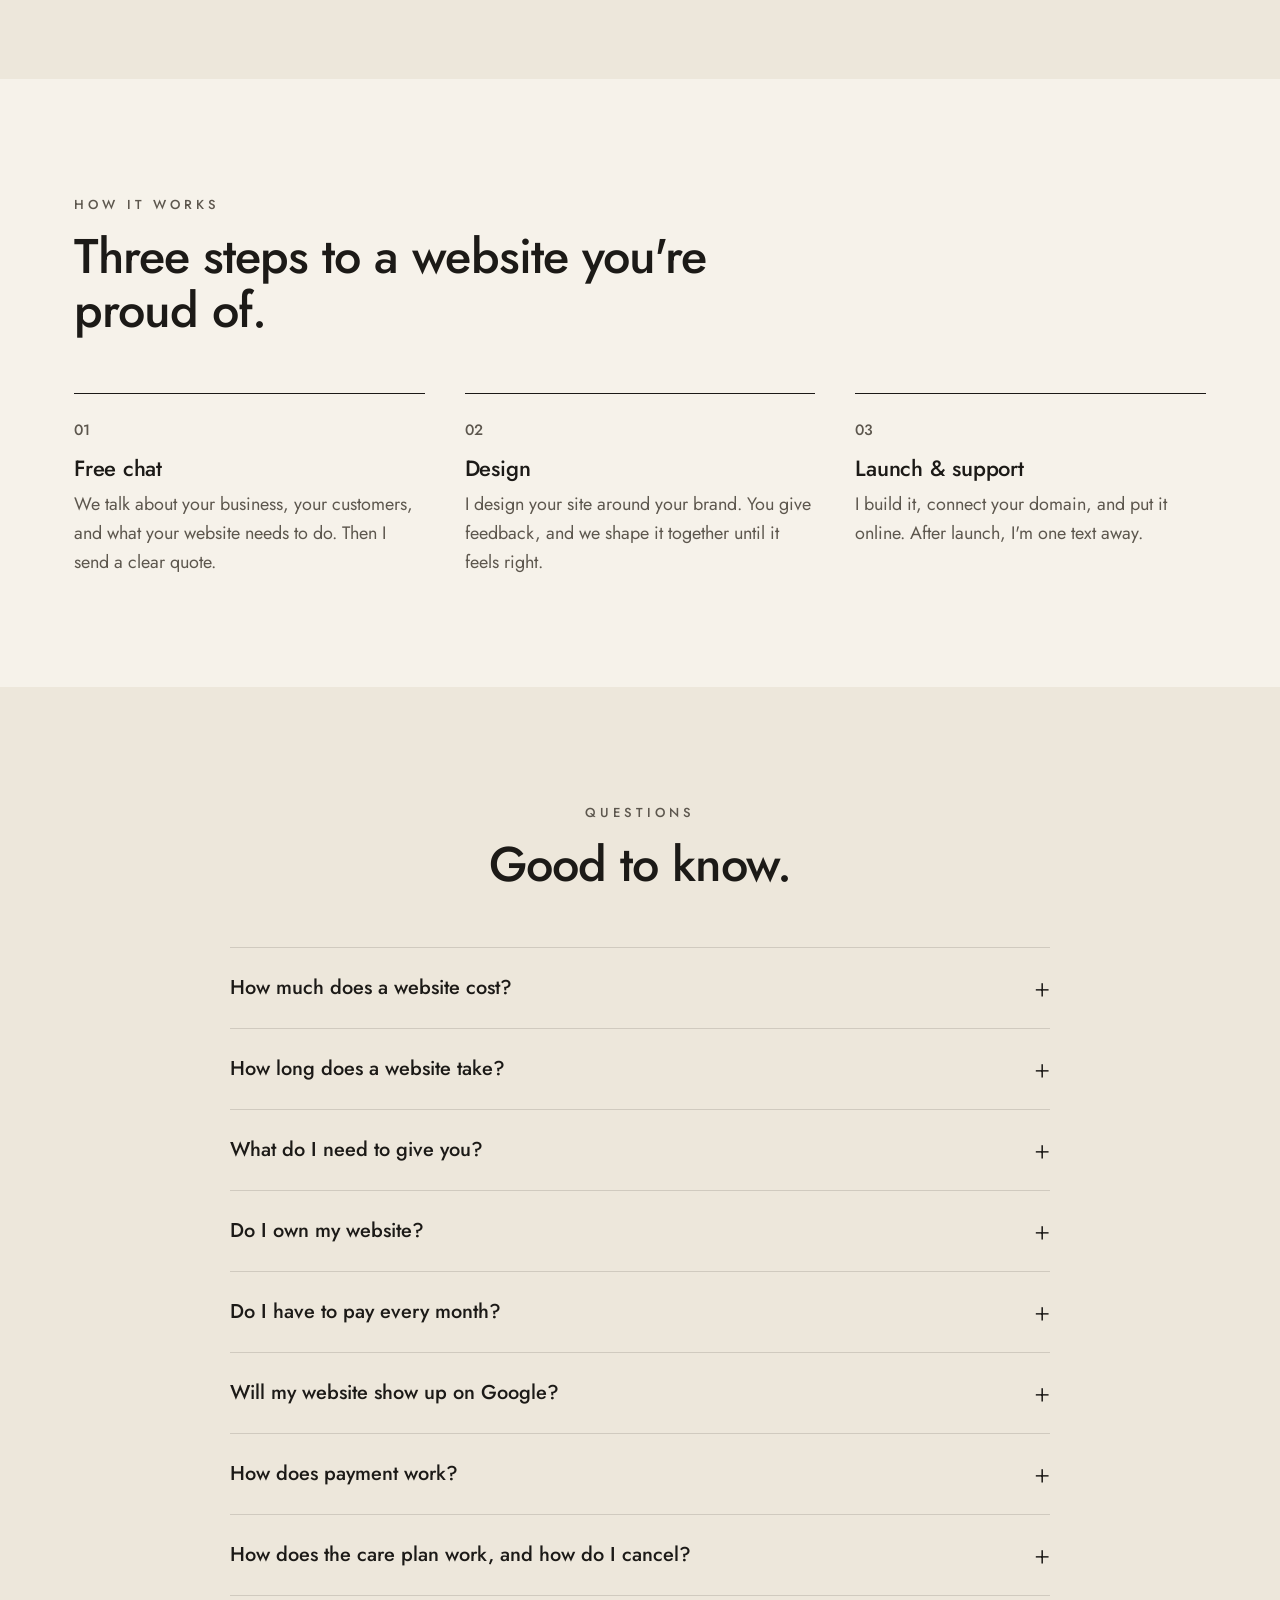
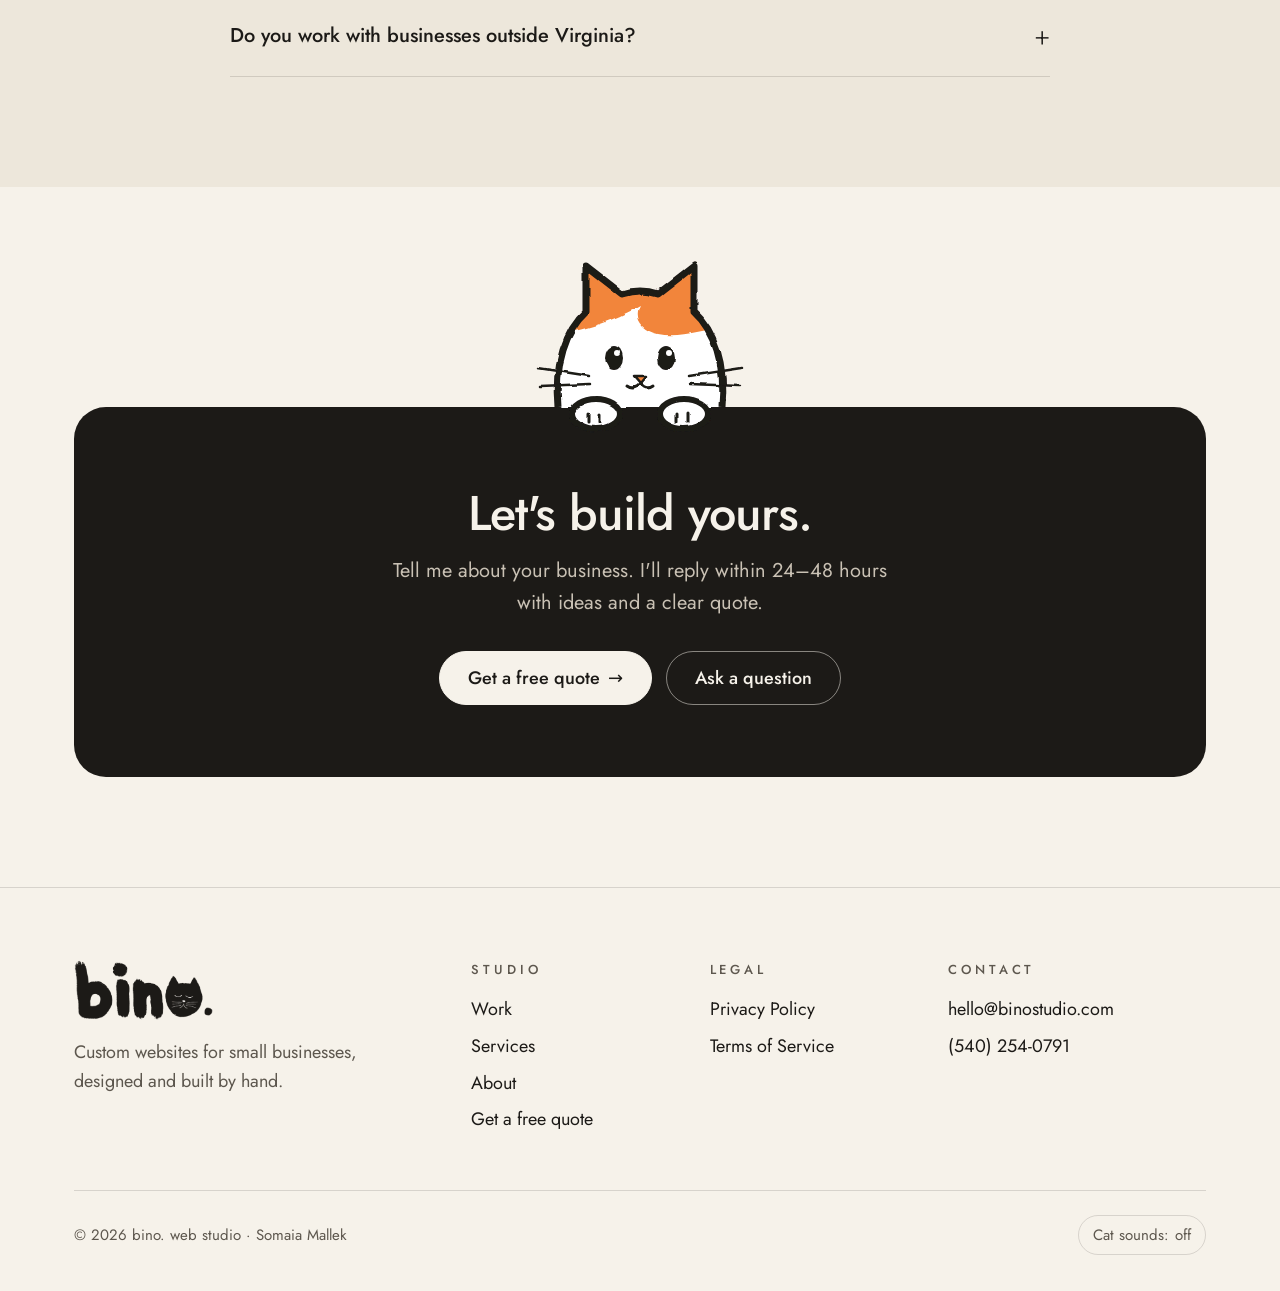
==== commit 15aae765: "Update name to Somaia Mallek, add photo with Bino on About" ====
--- a/index.html
+++ b/index.html
@@ -284,7 +284,7 @@
         </div>
         <div data-reveal>
           <span class="label">About</span>
-          <h2>Hi, I'm Somaya.</h2>
+          <h2>Hi, I'm Somaia.</h2>
           <p class="lead">I started bino. to build websites that do more than look nice. They should help a small business get found, look trustworthy and win customers.</p>
           <p>I handle every project personally, from planning to design, development and launch. As a one-person studio, every site I build has my name behind it. (The studio is named after my very fluffy cat, Bino.)</p>
           <a href="about.html" class="text-link">More about me <span class="arrow">→</span></a>
@@ -529,7 +529,7 @@
         </div>
       </div>
       <p class="footer-bottom">
-        <span>© <span class="year">2026</span> bino. web studio · Somaya Malek</span>
+        <span>© <span class="year">2026</span> bino. web studio · Somaia Mallek</span>
         <button class="sound-toggle" type="button" aria-pressed="false">Cat sounds: <span class="sound-state">off</span></button>
       </p>
     </div>
--- a/css/cats.css
+++ b/css/cats.css
@@ -202,11 +202,6 @@
 /* Purring: the sleeping cat trembles softly while you pet it */
 .sleepy-cat.is-talking svg {
   animation: purr-shake 0.12s linear infinite;
-}
-
-.sleepy-cat.is-talking .zzz {
-  animation-play-state: paused;
-  opacity: 0;
 }
 
 @keyframes purr-shake {
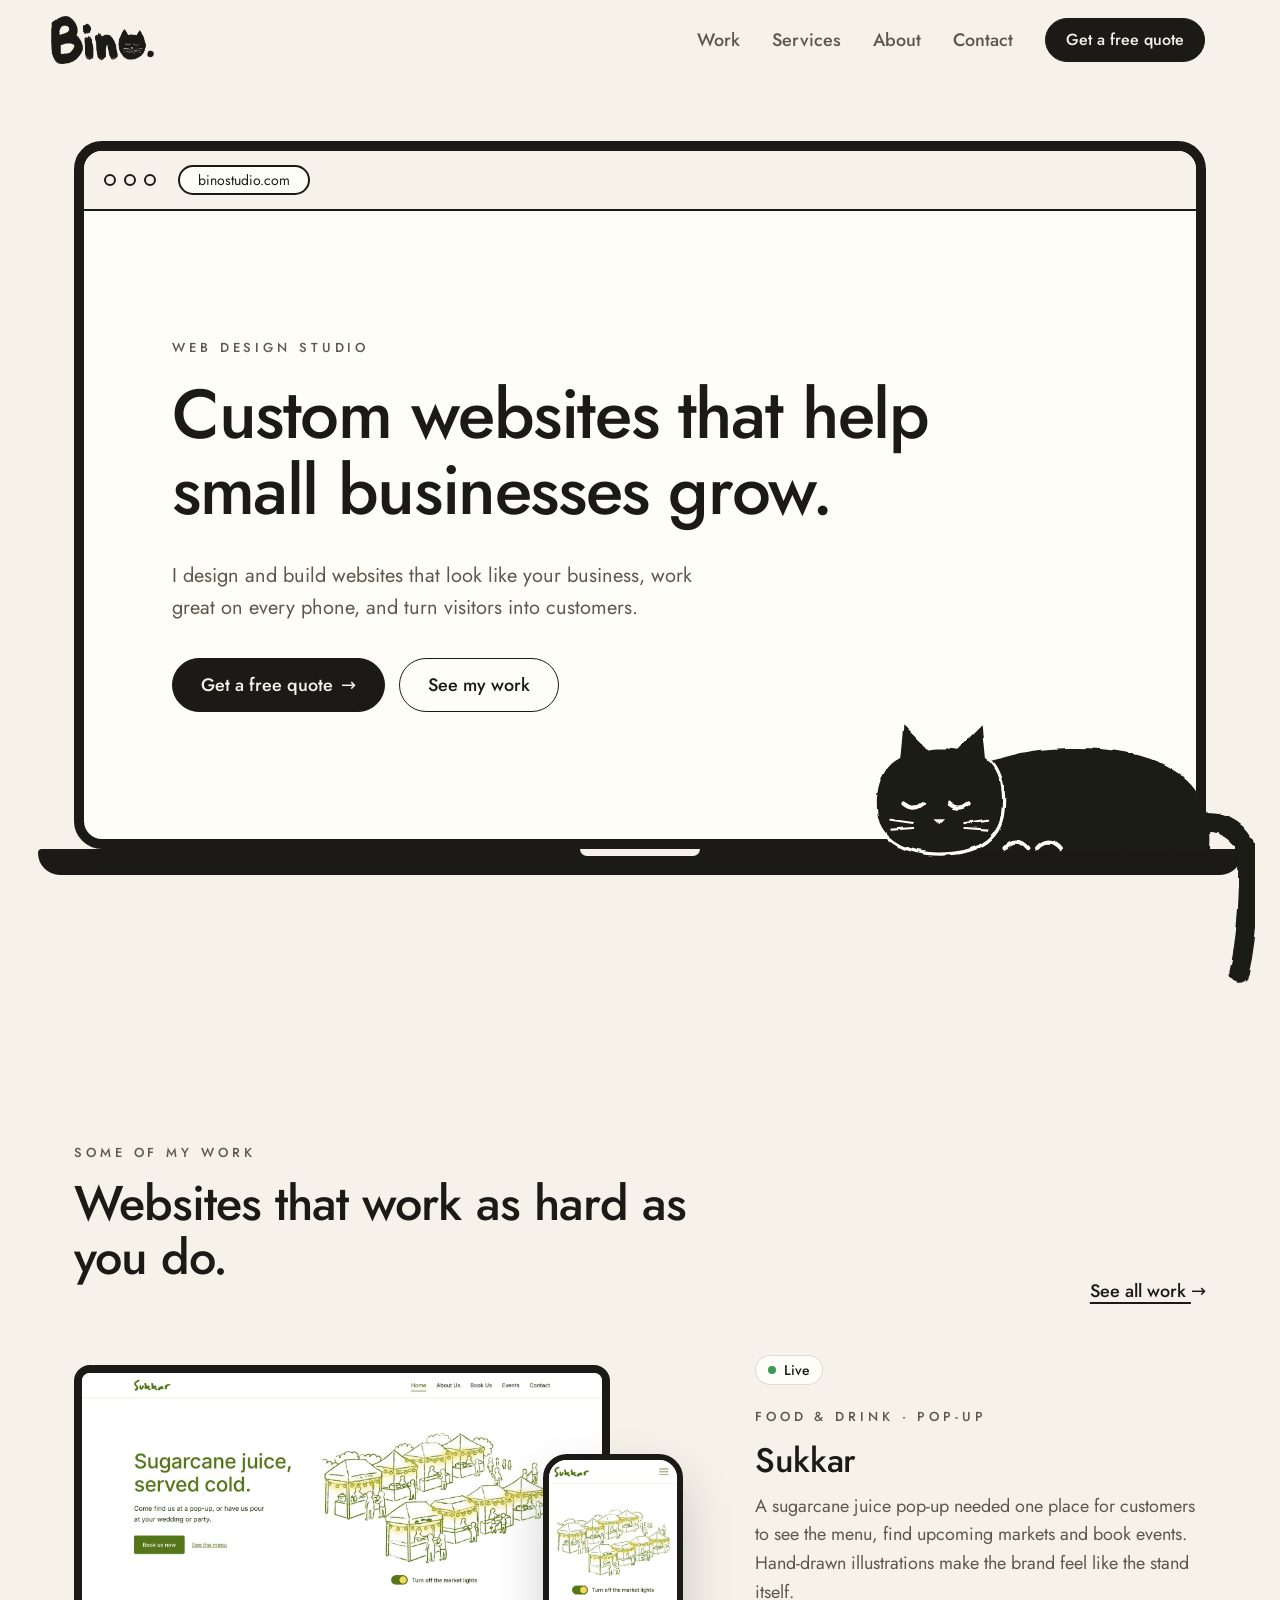
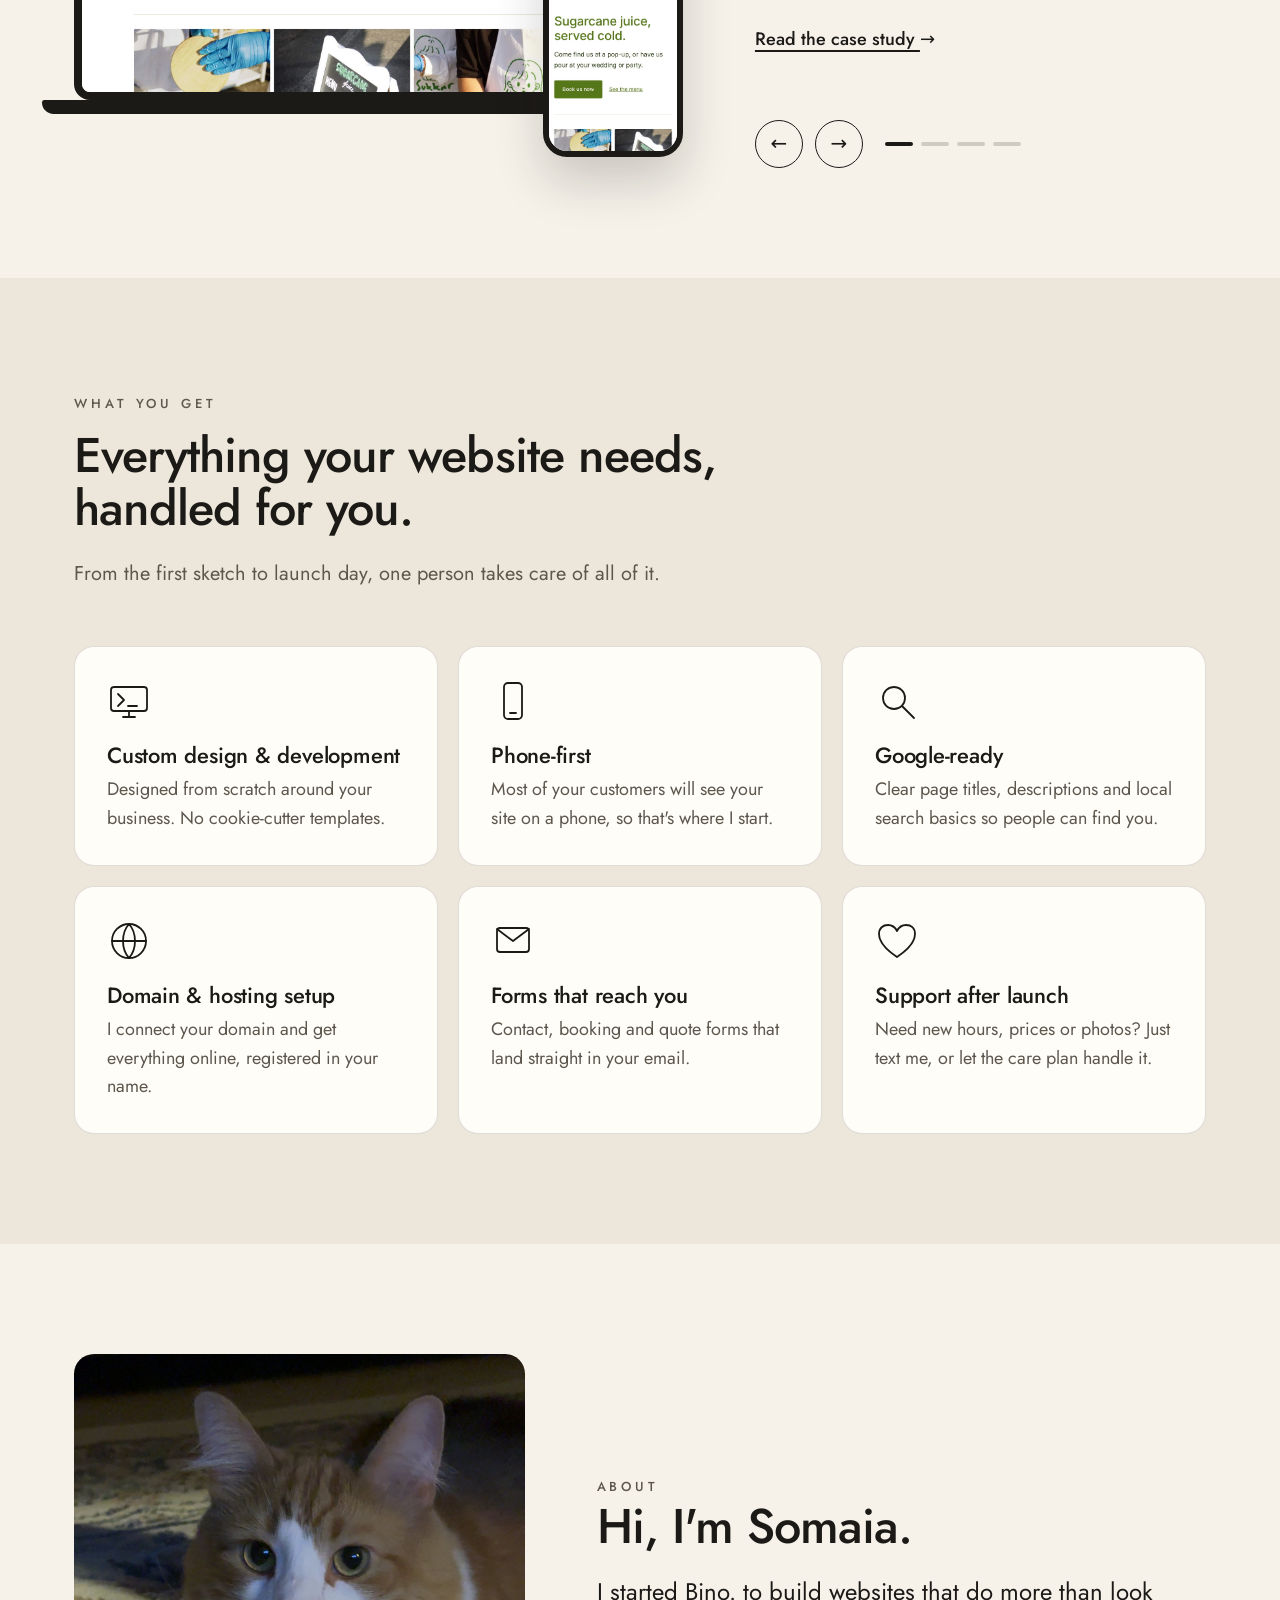
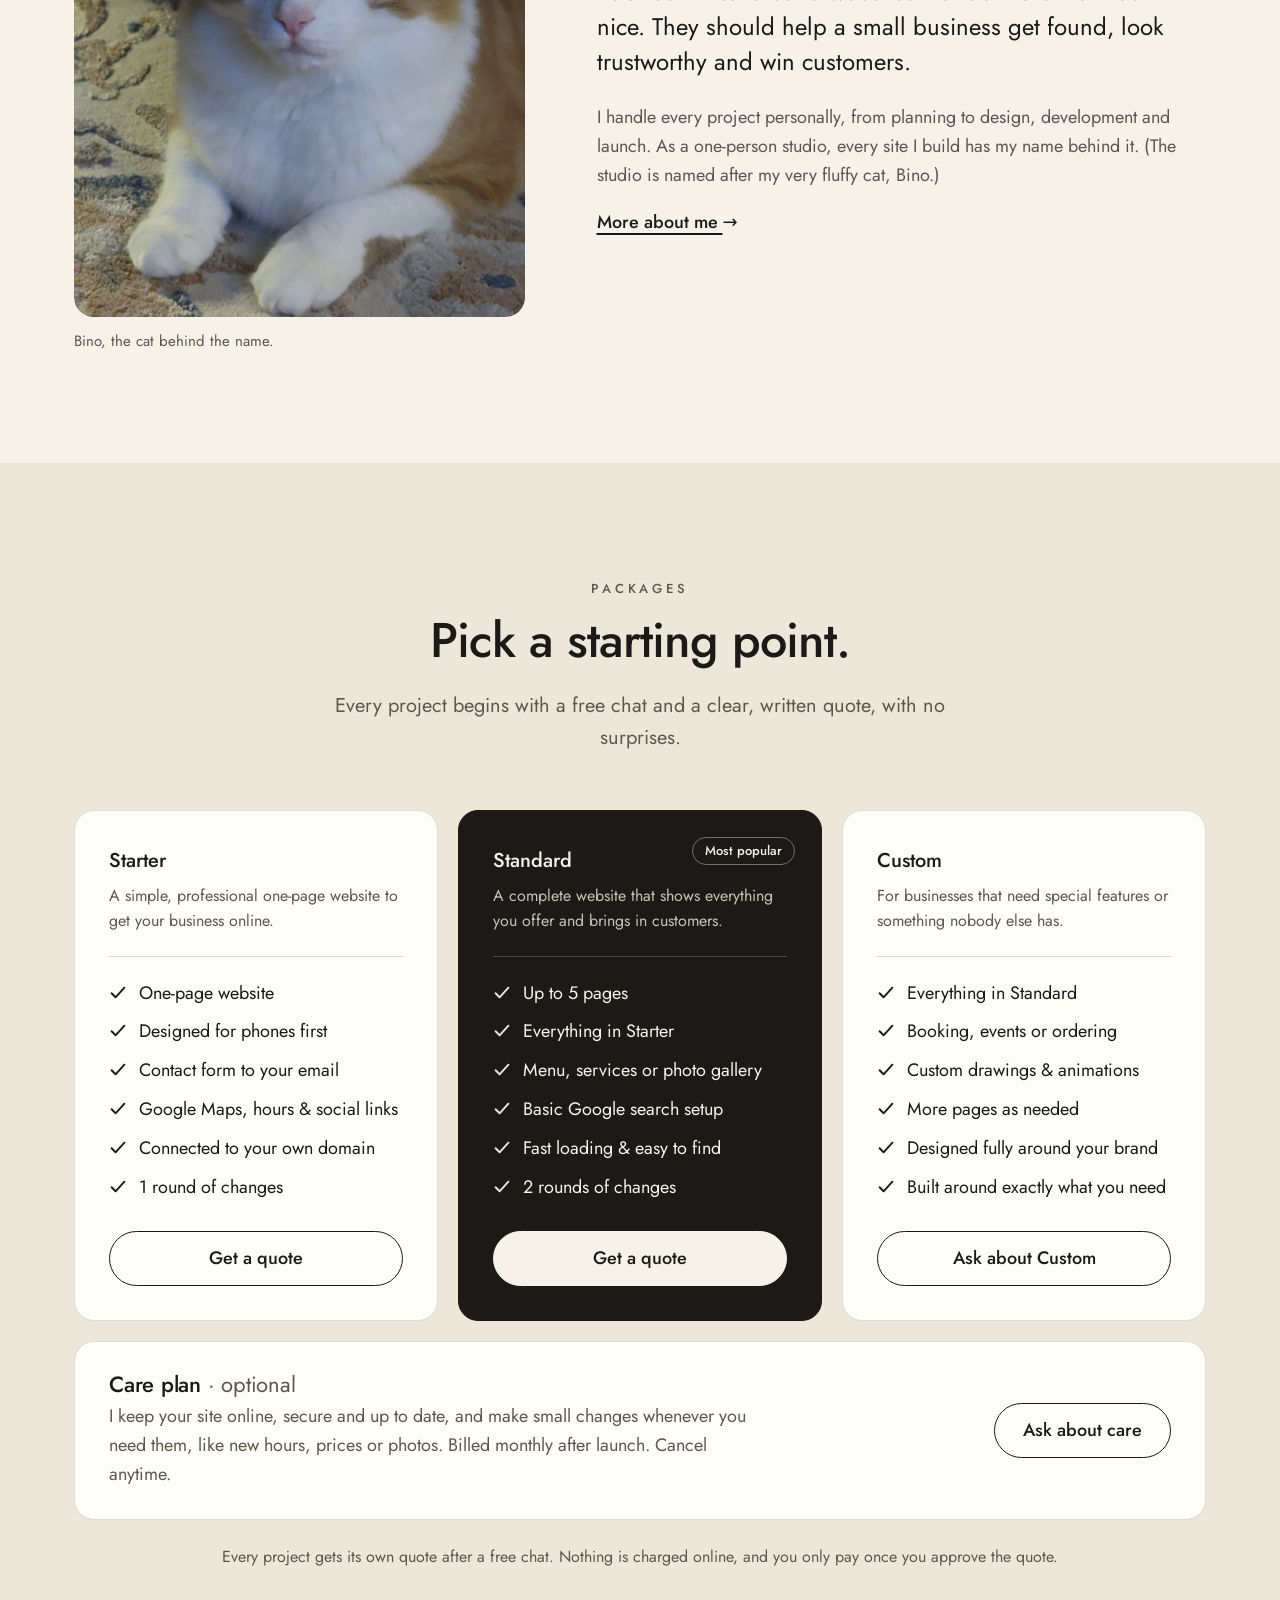
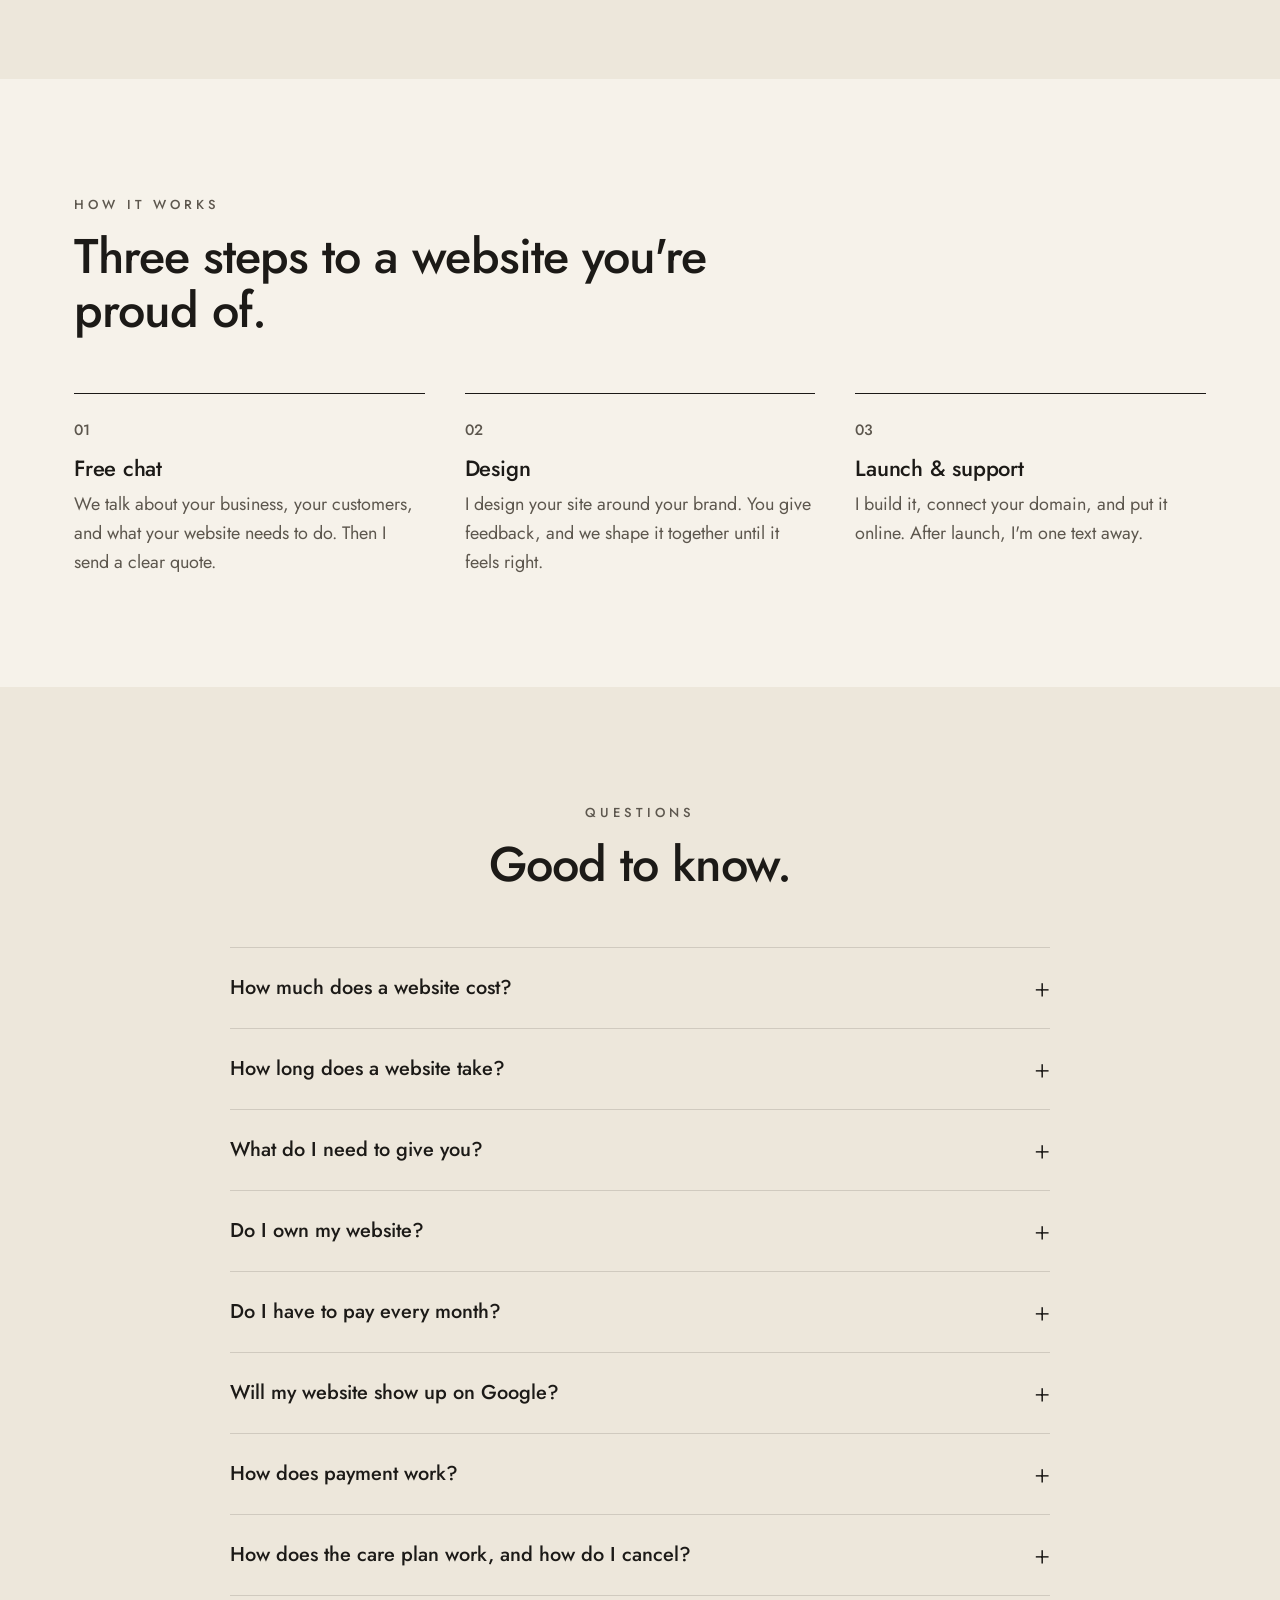
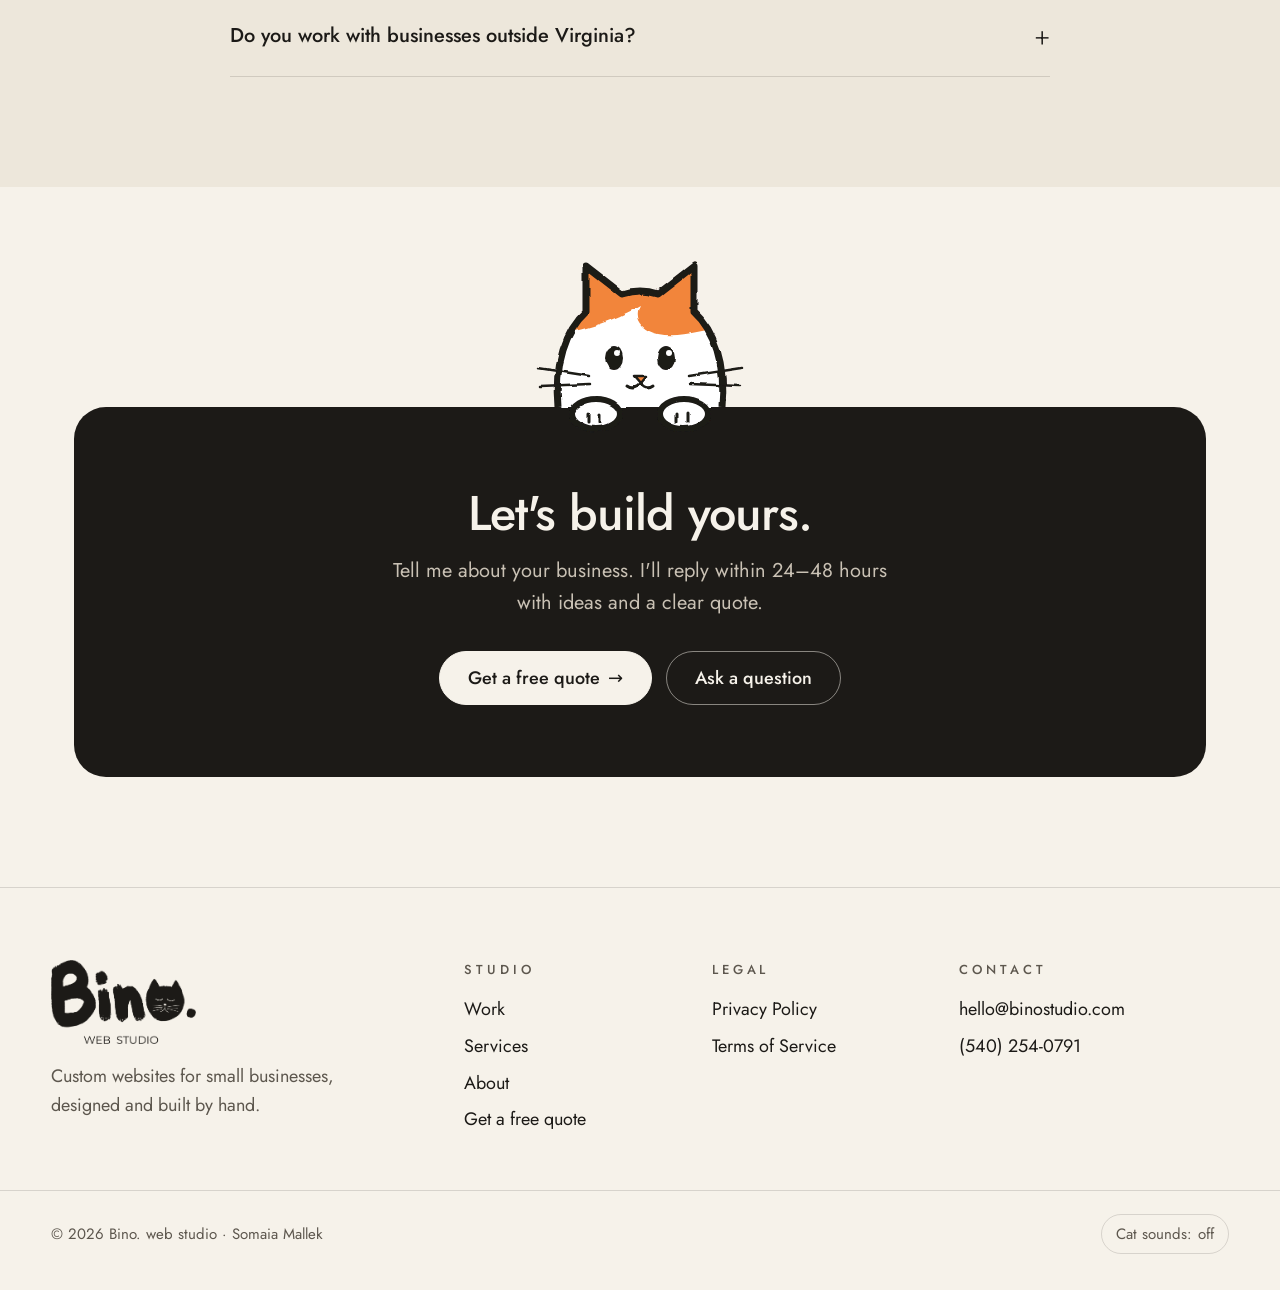
==== commit 6552671a: "New uppercase Bino. logo and brand name" ====
--- a/index.html
+++ b/index.html
@@ -4,12 +4,12 @@
   <!-- ====== PAGE SETTINGS (not visible on the page) ====== -->
   <meta charset="UTF-8">
   <meta name="viewport" content="width=device-width, initial-scale=1.0">
-  <title>bino. web studio · Custom websites for small businesses</title>
-  <meta name="description" content="bino. is a one-person web design studio that designs and builds custom websites to help small businesses get found and win customers.">
+  <title>Bino. web studio · Custom websites for small businesses</title>
+  <meta name="description" content="Bino. is a one-person web design studio that designs and builds custom websites to help small businesses get found and win customers.">
 
   <!-- How the page looks when the link is shared -->
-  <meta property="og:title" content="bino. web studio · Custom websites for small businesses">
-  <meta property="og:description" content="bino. is a one-person web design studio that designs and builds custom websites to help small businesses get found and win customers.">
+  <meta property="og:title" content="Bino. web studio · Custom websites for small businesses">
+  <meta property="og:description" content="Bino. is a one-person web design studio that designs and builds custom websites to help small businesses get found and win customers.">
   <meta property="og:image" content="https://binostudio.com/images/social-preview.png">
   <meta name="twitter:card" content="summary_large_image">
 
@@ -35,7 +35,7 @@
   <!-- ====== HEADER (same on every page) ====== -->
   <header class="site-header">
     <div class="container">
-      <a href="index.html" class="logo"><img src="images/logo/bino-logo.png" alt="bino. home" width="851" height="367"></a>
+      <a href="index.html" class="logo"><img src="images/logo/bino-logo.png" alt="Bino. home" width="698" height="325"></a>
 
       <nav class="nav" aria-label="Main">
         <a href="work.html">Work</a>
@@ -285,7 +285,7 @@
         <div data-reveal>
           <span class="label">About</span>
           <h2>Hi, I'm Somaia.</h2>
-          <p class="lead">I started bino. to build websites that do more than look nice. They should help a small business get found, look trustworthy and win customers.</p>
+          <p class="lead">I started Bino. to build websites that do more than look nice. They should help a small business get found, look trustworthy and win customers.</p>
           <p>I handle every project personally, from planning to design, development and launch. As a one-person studio, every site I build has my name behind it. (The studio is named after my very fluffy cat, Bino.)</p>
           <a href="about.html" class="text-link">More about me <span class="arrow">→</span></a>
         </div>
@@ -501,7 +501,7 @@
     <div class="container">
       <div class="footer-grid">
         <div>
-          <a href="index.html" class="logo logo-footer"><img src="images/logo/bino-logo.png" alt="bino. home" width="851" height="367"></a>
+          <a href="index.html" class="logo logo-footer"><img src="images/logo/bino-logo-full.png" alt="Bino. web studio home" width="698" height="406"></a>
           <p class="footer-tagline">Custom websites for small businesses, designed and built by hand.</p>
         </div>
         <div>
@@ -529,7 +529,7 @@
         </div>
       </div>
       <p class="footer-bottom">
-        <span>© <span class="year">2026</span> bino. web studio · Somaia Mallek</span>
+        <span>© <span class="year">2026</span> Bino. web studio · Somaia Mallek</span>
         <button class="sound-toggle" type="button" aria-pressed="false">Cat sounds: <span class="sound-state">off</span></button>
       </p>
     </div>
--- a/css/layout.css
+++ b/css/layout.css
@@ -41,6 +41,8 @@
 }
 
 .site-header .container {
+  max-width: 1600px; /* wider than the page content, so the logo and menu sit closer to the edges */
+  padding: 0 clamp(24px, 4vw, 64px);
   display: flex;
   align-items: center;
   justify-content: space-between;
@@ -194,6 +196,13 @@
 .site-footer {
   border-top: 1px solid var(--line);
   padding: 72px 0 36px;
+  overflow-x: clip; /* keeps the full-width line below from causing side-scrolling */
+}
+
+/* Same width as the header, so the footer lines up with the logo and menu */
+.site-footer .container {
+  max-width: 1600px;
+  padding: 0 clamp(24px, 4vw, 64px);
 }
 
 .footer-grid {
@@ -203,7 +212,7 @@
 }
 
 .logo-footer img {
-  height: 60px;
+  height: 84px; /* the footer logo includes "WEB STUDIO" underneath */
 }
 
 .footer-tagline {
@@ -236,9 +245,9 @@
 }
 
 .footer-bottom {
+  position: relative;
   margin: 56px 0 0;
   padding-top: 24px;
-  border-top: 1px solid var(--line);
   font-size: 15px;
   color: var(--muted);
   display: flex;
@@ -246,6 +255,18 @@
   justify-content: space-between;
   align-items: center;
   gap: 12px;
+}
+
+/* The line above the copyright runs across the whole page */
+.footer-bottom::before {
+  content: "";
+  position: absolute;
+  top: 0;
+  left: 50%;
+  width: 100vw;
+  height: 1px;
+  background: var(--line);
+  transform: translateX(-50%);
 }
 
 @media (max-width: 900px) {
--- a/css/components.css
+++ b/css/components.css
@@ -731,7 +731,7 @@
 }
 
 .contact-grid .form {
-  margin: 0;
+  margin: 46px 0 0; /* lines the top of the box up with "Let's talk." */
   width: 100%;
   padding: 34px;
   background: var(--card);
@@ -745,6 +745,7 @@
   }
 
   .contact-grid .form {
+    margin-top: 0;
     padding: 24px 20px;
   }
 }
